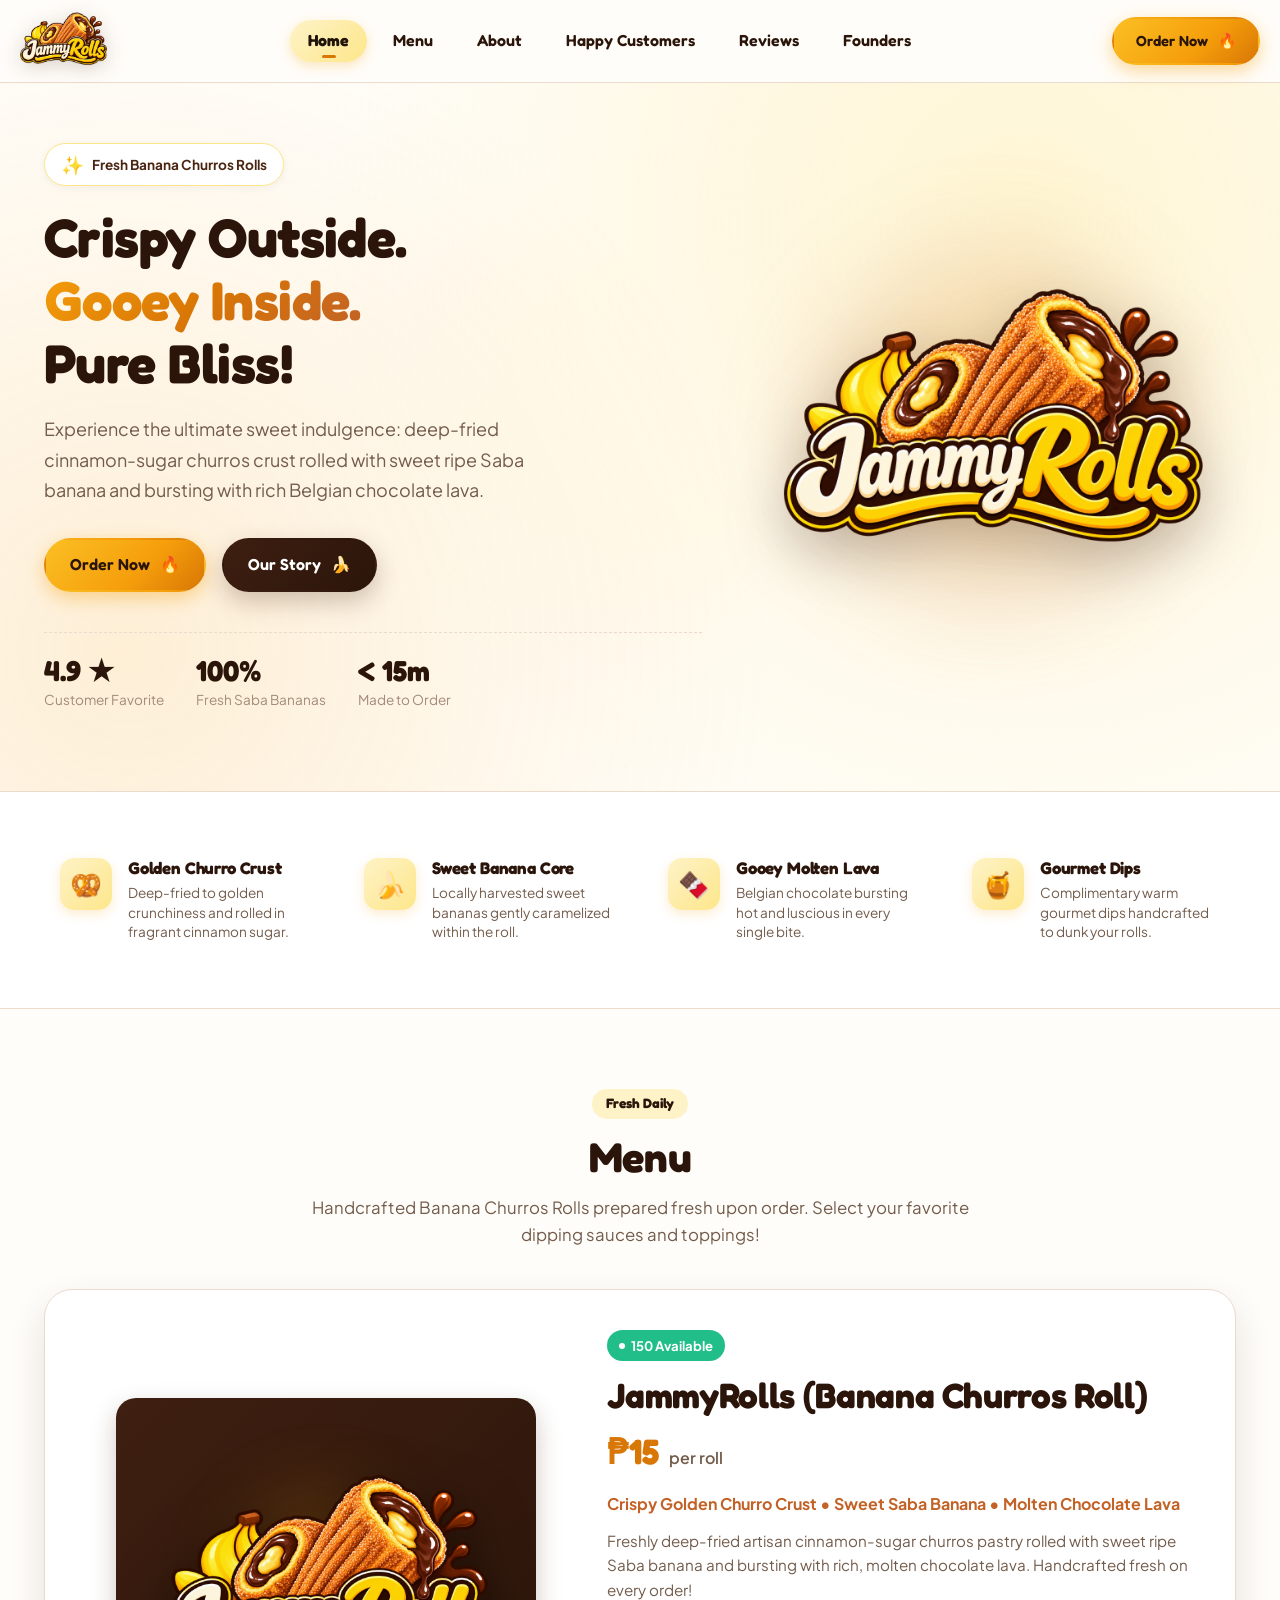
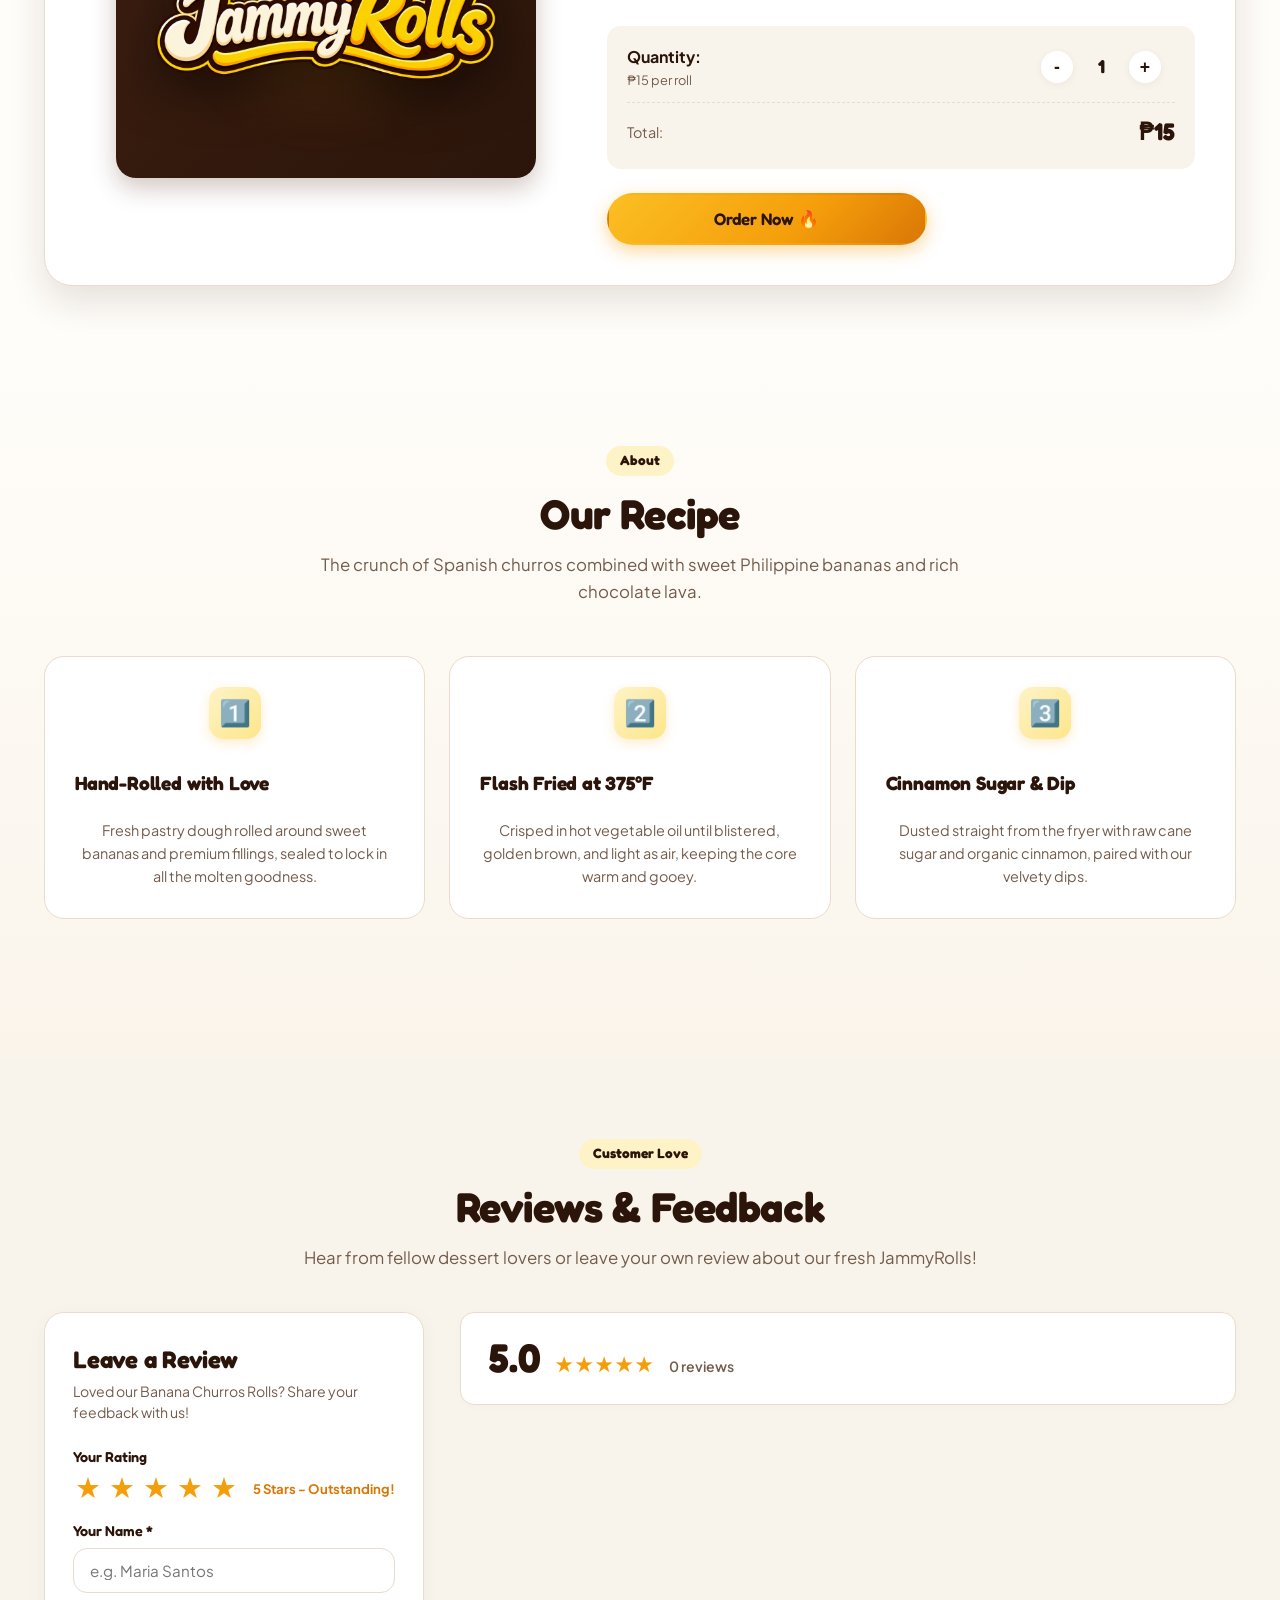
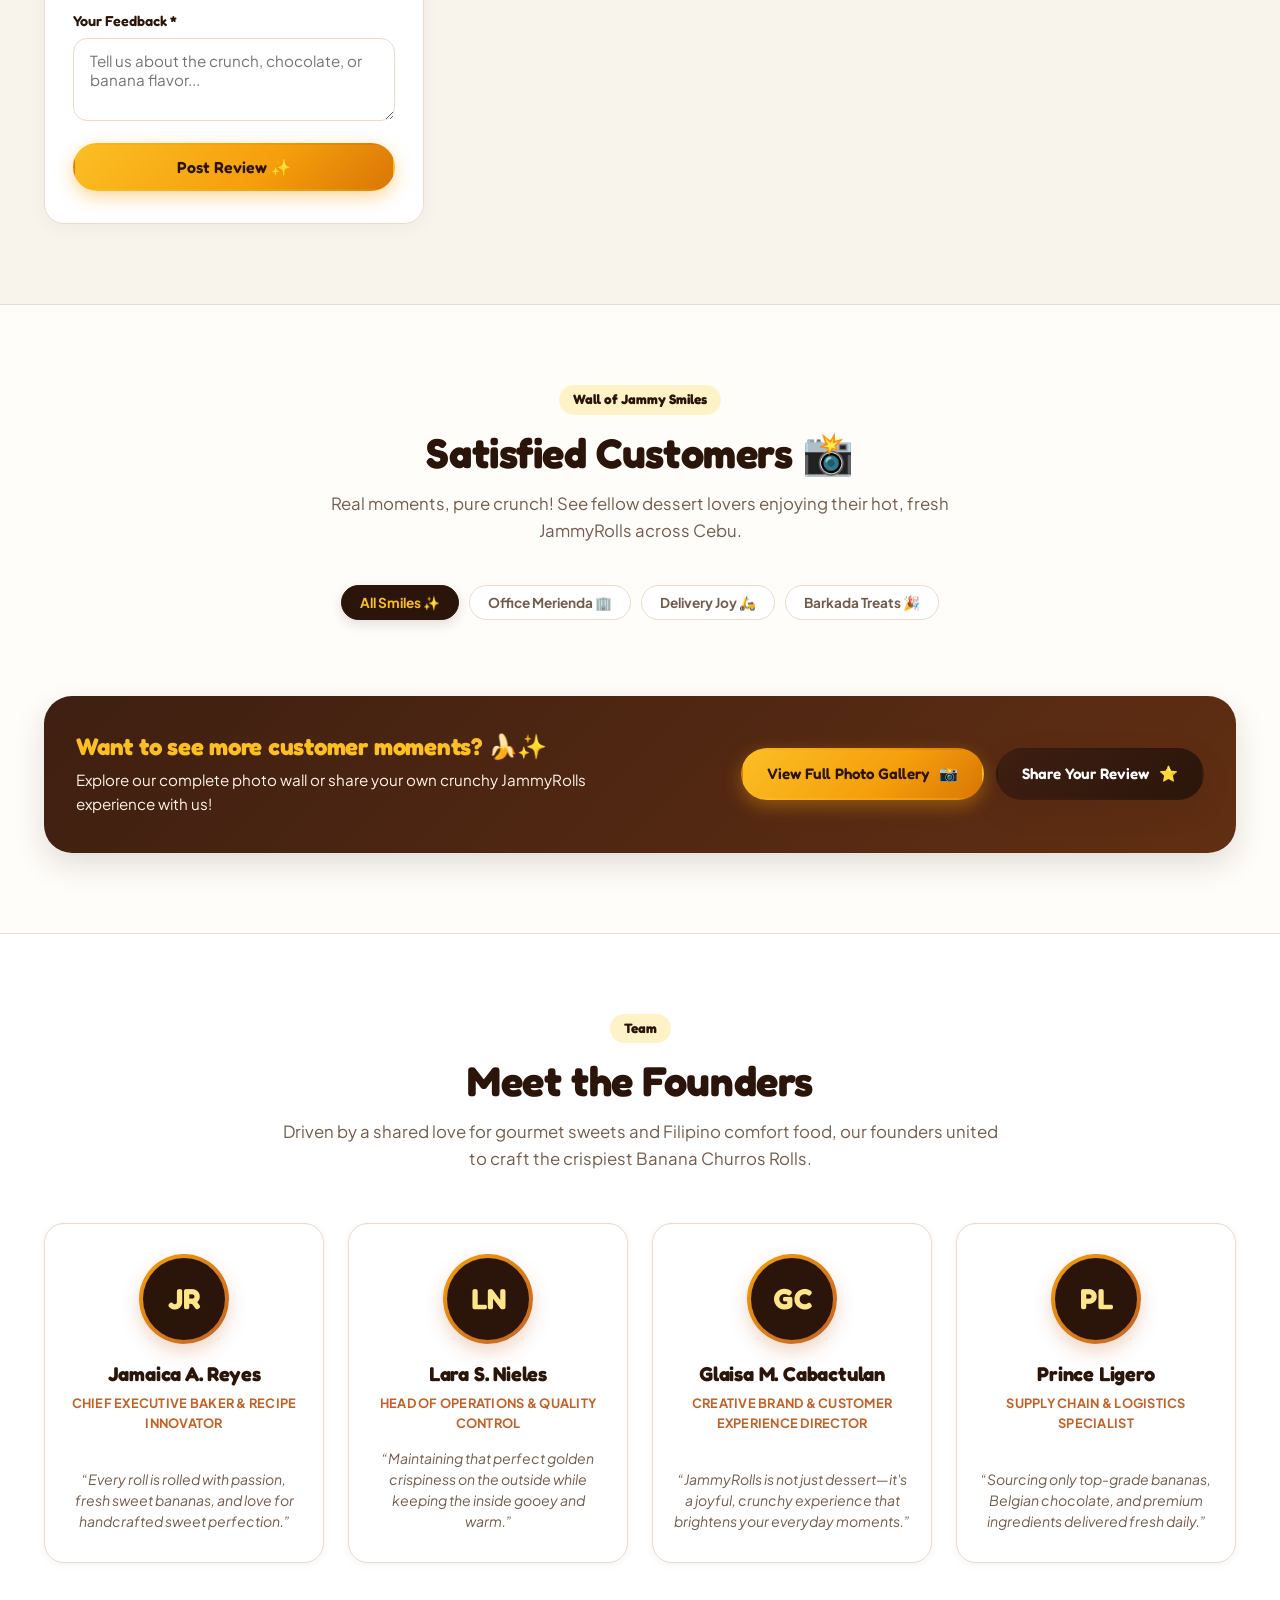
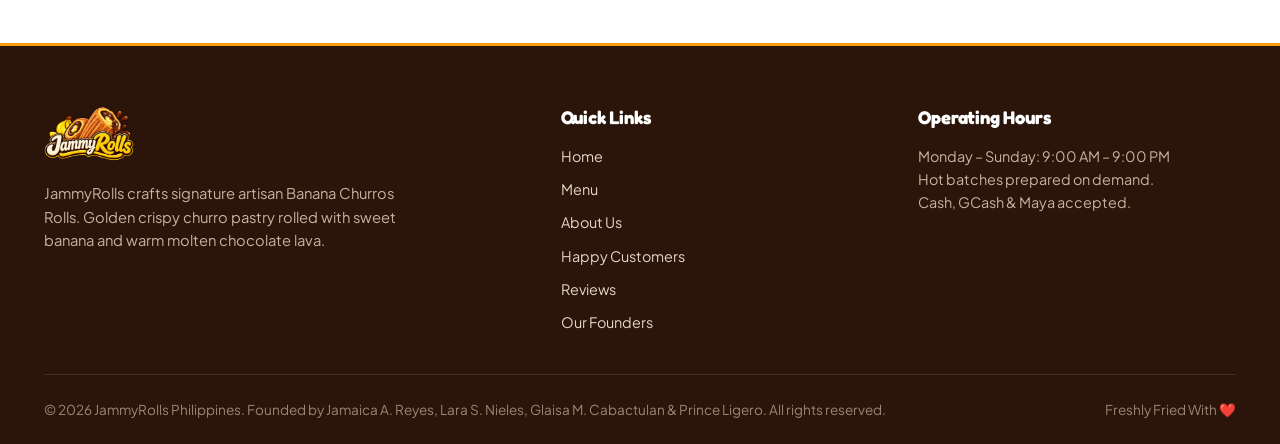
==== index.html @ 6ce450e4 "Add Satisfied Customers gallery page and section with admin management, use real customer photos, an" ====
<!DOCTYPE html>
<html lang="en">
<head>
  <meta charset="UTF-8">
  <meta name="viewport" content="width=device-width, initial-scale=1.0">
  <title>JammyRolls — Signature Banana Churros Rolls | Crispy, Gooey & Handcrafted</title>
  
  <!-- Favicon -->
  <link rel="icon" type="image/png" href="assets/images/jammyrolls-logo.png">
  
  <!-- Meta Tags -->
  <meta name="description" content="Order freshly fried JammyRolls — signature crispy golden churro crust rolled with ripe sweet bananas and overflowing molten chocolate lava. Handcrafted with love!">
  <meta name="theme-color" content="#2B150A">

  <!-- Stylesheets -->
  <link rel="stylesheet" href="assets/css/style.css">
</head>
<body>

  <!-- Header / Navigation -->
  <header class="header">
    <div class="container navbar">
      <a href="#hero" class="brand-logo-wrap">
        <img src="assets/images/jammyrolls-logo.png" alt="JammyRolls Logo" class="brand-logo-img">
      </a>

      <!-- Mobile Hamburger Toggle -->
      <button class="mobile-nav-toggle" id="mobile-nav-toggle" aria-label="Open Menu">
        <span></span>
        <span></span>
        <span></span>
      </button>

      <ul class="nav-links" id="nav-links-list">
        <li><a href="#hero" class="nav-link active">Home</a></li>
        <li><a href="#menu" class="nav-link">Menu</a></li>
        <li><a href="#about" class="nav-link">About</a></li>
        <li><a href="#customers" class="nav-link">Happy Customers</a></li>
        <li><a href="#reviews" class="nav-link">Reviews</a></li>
        <li><a href="#founders" class="nav-link">Founders</a></li>
      </ul>

      <div class="nav-actions">
        <!-- Direct Order Link -->
        <a href="#menu" class="btn btn-primary" style="padding: 10px 22px; font-size: 0.92rem;">
          <span>Order Now</span>
          <span>🔥</span>
        </a>
      </div>
    </div>
  </header>

  <!-- Hero Section -->
  <section class="hero-section" id="hero">
    <div class="container hero-grid">
      <div class="hero-content">
        <div class="hero-tag">
          <span class="emoji">✨</span>
          <span class="text">Fresh Banana Churros Rolls</span>
        </div>
        <h1 class="hero-title">
          Crispy Outside.<br>
          <span class="text-gradient">Gooey Inside.</span><br>
          Pure Bliss!
        </h1>
        <p class="hero-desc">
          Experience the ultimate sweet indulgence: deep-fried cinnamon-sugar churros crust rolled with sweet ripe Saba banana and bursting with rich Belgian chocolate lava.
        </p>

        <div class="hero-actions">
          <a href="#menu" class="btn btn-primary">
            <span>Order Now</span>
            <span>🔥</span>
          </a>
          <a href="#about" class="btn btn-choco">
            <span>Our Story</span>
            <span>🍌</span>
          </a>
        </div>

        <div class="hero-stats">
          <div class="hero-stat-item">
            <span class="hero-stat-num">4.9 ★</span>
            <span class="hero-stat-label">Customer Favorite</span>
          </div>
          <div class="hero-stat-item">
            <span class="hero-stat-num">100%</span>
            <span class="hero-stat-label">Fresh Saba Bananas</span>
          </div>
          <div class="hero-stat-item">
            <span class="hero-stat-num">&lt; 15m</span>
            <span class="hero-stat-label">Made to Order</span>
          </div>
        </div>
      </div>

      <!-- Hero Visual Showcase -->
      <div class="hero-visual-card">
        <div class="hero-blob-bg"></div>
        
        <div class="hero-centerpiece">
          <img src="assets/images/jammyrolls-logo.png" alt="JammyRolls Banana Churro Showcase" class="hero-main-logo">
        </div>

        </div>
    </div>
  </section>

  <!-- Features & Highlights Banner -->
  <section class="features-section">
    <div class="container features-grid">
      <div class="feature-box">
        <div class="feature-icon-wrapper">🥨</div>
        <div>
          <h4 class="feature-title">Golden Churro Crust</h4>
          <p class="feature-sub">Deep-fried to golden crunchiness and rolled in fragrant cinnamon sugar.</p>
        </div>
      </div>

      <div class="feature-box">
        <div class="feature-icon-wrapper">🍌</div>
        <div>
          <h4 class="feature-title">Sweet Banana Core</h4>
          <p class="feature-sub">Locally harvested sweet bananas gently caramelized within the roll.</p>
        </div>
      </div>

      <div class="feature-box">
        <div class="feature-icon-wrapper">🍫</div>
        <div>
          <h4 class="feature-title">Gooey Molten Lava</h4>
          <p class="feature-sub">Belgian chocolate bursting hot and luscious in every single bite.</p>
        </div>
      </div>

      <div class="feature-box">
        <div class="feature-icon-wrapper">🍯</div>
        <div>
          <h4 class="feature-title">Gourmet Dips</h4>
          <p class="feature-sub">Complimentary warm gourmet dips handcrafted to dunk your rolls.</p>
        </div>
      </div>
    </div>
  </section>

  <!-- Single Product Showcase Section -->
  <section class="menu-section" id="menu">
    <div class="container">
      <div class="section-header">
        <span class="section-tag">Fresh Daily</span>
        <h2 class="section-title">Menu</h2>
        <p class="section-subtitle">
          Handcrafted Banana Churros Rolls prepared fresh upon order. Select your favorite dipping sauces and toppings!
        </p>
      </div>

      
      <!-- Single Product Card Component -->
      <div id="product-showcase-container">
        <div class="product-hero-card">
          <div class="product-hero-left">
            <div class="product-hero-visual">
              <div class="product-hero-glow"></div>
              <img src="assets/images/jammyrolls-logo.png" alt="JammyRolls Banana Churros Roll" class="product-hero-img">
              
            </div>
          </div>

          <div class="product-hero-right">
            <div class="product-stock-pill in-stock" id="product-stock-badge" style="position: static; display: inline-flex; align-items: center; gap: 6px; width: fit-content; margin-bottom: 12px; font-size: 0.82rem; padding: 5px 12px;">
              <span class="product-stock-dot"></span>
              <span id="static-stock-text">150 Available</span>
            </div>
            <h2 style="font-size: 2.2rem; color: var(--color-choco-dark); margin-bottom: 6px;">
              JammyRolls (Banana Churros Roll)
            </h2>
            <div style="display: flex; align-items: baseline; gap: 10px; margin-bottom: 12px;">
              <span style="font-family: var(--font-brand); font-size: 2.2rem; font-weight: 700; color: #D97706;">
                ₱15
              </span>
              <span style="font-size: 1rem; color: var(--color-text-muted); font-weight: 600;">per roll</span>
            </div>

            <p style="font-size: 1rem; color: var(--color-cinnamon); font-weight: 700; margin-bottom: 12px;">
              Crispy Golden Churro Crust • Sweet Saba Banana • Molten Chocolate Lava
            </p>
            <p style="font-size: 0.95rem; color: var(--color-text-muted); line-height: 1.6; margin-bottom: 24px;">
              Freshly deep-fried artisan cinnamon-sugar churros pastry rolled with sweet ripe Saba banana and bursting with rich, molten chocolate lava. Handcrafted fresh on every order!
            </p>

            <!-- Quick Quantity & Dip Selection Preview -->
            <div style="background: var(--color-surface-soft); border-radius: var(--radius-md); padding: 18px 20px; margin-bottom: 24px;">
              <div style="display: flex; justify-content: space-between; align-items: center; margin-bottom: 12px;">
                <div>
                  <span style="font-weight: 700; color: var(--color-choco-dark);">Quantity:</span>
                  <div style="font-size: 0.8rem; color: var(--color-text-muted);">₱15 per roll</div>
                </div>
                <div class="quantity-control-wrap">
                  <button class="qty-btn" id="hero-qty-minus">-</button>
                  <span class="qty-val" id="hero-qty-val">1</span>
                  <button class="qty-btn" id="hero-qty-plus">+</button>
                </div>
              </div>
              <div style="display: flex; justify-content: space-between; align-items: center; border-top: 1px dashed var(--color-border); padding-top: 10px;">
                <span style="font-size: 0.9rem; color: var(--color-text-muted);">Total:</span>
                <span style="font-family: var(--font-brand); font-size: 1.5rem; font-weight: 700; color: var(--color-choco-dark);" id="hero-calc-price">
                  ₱15
                </span>
              </div>
            </div>

            <!-- Call to Action Buttons -->
            <div style="display: flex; align-items: center; gap: 14px; flex-wrap: wrap;">
              <button class="btn btn-primary" id="btn-open-order" style="padding: 14px 36px; font-size: 1.05rem; width: 100%; max-width: 320px; justify-content: center;">
                Order Now 🔥
              </button>
            </div>
          </div>
        </div>
      </div>
    </div>
  </section>

  <!-- The Secret Recipe / About Section -->
  <section class="story-section" id="about">
    <div class="container">
      <div class="story-header">
        <span class="section-tag">About</span>
        <h2 class="section-title">Our Recipe</h2>
        <p class="section-subtitle">
          The crunch of Spanish churros combined with sweet Philippine bananas and rich chocolate lava.
        </p>
      </div>

      <div class="features-grid" style="grid-template-columns: repeat(3, 1fr); margin-bottom: 60px;">
        <div class="feature-box" style="flex-direction: column; text-align: center; background: #FFF; padding: 30px; border-radius: var(--radius-lg); border: 1px solid var(--color-border);">
          <div class="feature-icon-wrapper" style="margin: 0 auto 16px;">1️⃣</div>
          <h3 style="font-size: 1.2rem; margin-bottom: 8px;">Hand-Rolled with Love</h3>
          <p style="font-size: 0.9rem;">Fresh pastry dough rolled around sweet bananas and premium fillings, sealed to lock in all the molten goodness.</p>
        </div>

        <div class="feature-box" style="flex-direction: column; text-align: center; background: #FFF; padding: 30px; border-radius: var(--radius-lg); border: 1px solid var(--color-border);">
          <div class="feature-icon-wrapper" style="margin: 0 auto 16px;">2️⃣</div>
          <h3 style="font-size: 1.2rem; margin-bottom: 8px;">Flash Fried at 375°F</h3>
          <p style="font-size: 0.9rem;">Crisped in hot vegetable oil until blistered, golden brown, and light as air, keeping the core warm and gooey.</p>
        </div>

        <div class="feature-box" style="flex-direction: column; text-align: center; background: #FFF; padding: 30px; border-radius: var(--radius-lg); border: 1px solid var(--color-border);">
          <div class="feature-icon-wrapper" style="margin: 0 auto 16px;">3️⃣</div>
          <h3 style="font-size: 1.2rem; margin-bottom: 8px;">Cinnamon Sugar & Dip</h3>
          <p style="font-size: 0.9rem;">Dusted straight from the fryer with raw cane sugar and organic cinnamon, paired with our velvety dips.</p>
        </div>
      </div>
    </div>
  </section>

  <!-- Reviews & Customer Feedback Section -->
  <section class="reviews-section" id="reviews">
    <div class="container">
      <div class="section-header">
        <span class="section-tag">Customer Love</span>
        <h2 class="section-title">Reviews & Feedback</h2>
        <p class="section-subtitle">
          Hear from fellow dessert lovers or leave your own review about our fresh JammyRolls!
        </p>
      </div>

      <div class="reviews-layout">
        <!-- Submit Review Form Card -->
        <div class="review-form-card">
          <h3 class="review-form-title">Leave a Review</h3>
          <p class="review-form-sub">Loved our Banana Churros Rolls? Share your feedback with us!</p>
          
          <form id="customer-review-form">
            <div class="form-group">
              <label class="form-label">Your Rating</label>
              <div class="star-rating-select" id="star-rating-picker">
                <button type="button" class="star-btn active" data-rating="1">★</button>
                <button type="button" class="star-btn active" data-rating="2">★</button>
                <button type="button" class="star-btn active" data-rating="3">★</button>
                <button type="button" class="star-btn active" data-rating="4">★</button>
                <button type="button" class="star-btn active" data-rating="5">★</button>
                <span class="star-rating-label" id="star-rating-label">5 Stars - Outstanding!</span>
              </div>
              <input type="hidden" id="review-rating-val" value="5">
            </div>

            <div class="form-group">
              <label class="form-label" for="review-customer-name">Your Name *</label>
              <input type="text" id="review-customer-name" class="form-control" placeholder="e.g. Maria Santos" required>
            </div>

            <div class="form-group">
              <label class="form-label" for="review-customer-comment">Your Feedback *</label>
              <textarea id="review-customer-comment" class="form-control" rows="3" placeholder="Tell us about the crunch, chocolate, or banana flavor..." required></textarea>
            </div>

            <button type="submit" class="btn btn-primary" id="btn-submit-review" style="width: 100%;">
              Post Review ✨
            </button>
          </form>
        </div>

        <!-- Live Reviews Feed -->
        <div class="reviews-display-area">
          <div class="reviews-stats-bar">
            <div class="reviews-avg-block">
              <span class="reviews-avg-num" id="reviews-avg-score">5.0</span>
              <div class="reviews-avg-stars" id="reviews-avg-stars">★★★★★</div>
              <span class="reviews-count-text" id="reviews-count-display">0 reviews</span>
            </div>
          </div>

          <div class="reviews-feed-list" id="customer-reviews-list">
            <!-- Rendered dynamically -->
          </div>
        </div>
      </div>
    </div>
  </section>


  <!-- Satisfied Customers Photo Showcase Section -->
  <section class="customers-gallery-section" id="customers">
    <div class="container">
      <div class="section-header">
        <span class="section-tag">Wall of Jammy Smiles</span>
        <h2 class="section-title">Satisfied Customers 📸</h2>
        <p class="section-subtitle">
          Real moments, pure crunch! See fellow dessert lovers enjoying their hot, fresh JammyRolls across Cebu.
        </p>
      </div>

      <!-- Filter Buttons -->
      <div class="gallery-filter-wrap" id="home-gallery-filters">
        <button class="gallery-filter-btn active" data-filter="all">All Smiles ✨</button>
        <button class="gallery-filter-btn" data-filter="office">Office Merienda 🏢</button>
        <button class="gallery-filter-btn" data-filter="delivery">Delivery Joy 🛵</button>
        <button class="gallery-filter-btn" data-filter="barkada">Barkada Treats 🎉</button>
      </div>

      <!-- Photos Grid Container (Populated via JS) -->
      <div class="customer-photos-grid" id="homepage-customers-grid">
        <!-- Rendered dynamically from live customer photos -->
      </div>

      <!-- Banner linking to full page & inviting customers -->
      <div class="gallery-cta-banner">
        <div class="gallery-cta-text">
          <h3>Want to see more customer moments? 🍌✨</h3>
          <p>Explore our complete photo wall or share your own crunchy JammyRolls experience with us!</p>
        </div>
        <div style="display: flex; gap: 12px; flex-wrap: wrap;">
          <a href="customers.html" class="btn btn-primary" style="padding: 12px 24px; font-size: 0.95rem;">
            <span>View Full Photo Gallery</span>
            <span>📸</span>
          </a>
          <a href="#reviews" class="btn btn-choco" style="padding: 12px 24px; font-size: 0.95rem;">
            <span>Share Your Review</span>
            <span>⭐</span>
          </a>
        </div>
      </div>
    </div>
  </section>

  <!-- Founders & Creators Section -->
  <section class="story-section" id="founders" style="background: #FFF; border-top: 1px solid var(--color-border);">
    <div class="container">
      <div class="story-header">
        <span class="section-tag">Team</span>
        <h2 class="section-title">Meet the Founders</h2>
        <p class="section-subtitle">
          Driven by a shared love for gourmet sweets and Filipino comfort food, our founders united to craft the crispiest Banana Churros Rolls.
        </p>
      </div>

      
      <!-- Rendered dynamically with founders details -->
      <div class="founders-grid" id="founders-grid">
        <div class="founder-card">
          <div class="founder-avatar-wrap">
            <div class="founder-avatar-inner">JR</div>
          </div>
          <h4 class="founder-name">Jamaica A. Reyes</h4>
          <div class="founder-role">Chief Executive Baker & Recipe Innovator</div>
          <p class="founder-quote">“Every roll is rolled with passion, fresh sweet bananas, and love for handcrafted sweet perfection.”</p>
        </div>
        <div class="founder-card">
          <div class="founder-avatar-wrap">
            <div class="founder-avatar-inner">LN</div>
          </div>
          <h4 class="founder-name">Lara S. Nieles</h4>
          <div class="founder-role">Head of Operations & Quality Control</div>
          <p class="founder-quote">“Maintaining that perfect golden crispiness on the outside while keeping the inside gooey and warm.”</p>
        </div>
        <div class="founder-card">
          <div class="founder-avatar-wrap">
            <div class="founder-avatar-inner">GC</div>
          </div>
          <h4 class="founder-name">Glaisa M. Cabactulan</h4>
          <div class="founder-role">Creative Brand & Customer Experience Director</div>
          <p class="founder-quote">“JammyRolls is not just dessert—it's a joyful, crunchy experience that brightens your everyday moments.”</p>
        </div>
        <div class="founder-card">
          <div class="founder-avatar-wrap">
            <div class="founder-avatar-inner">PL</div>
          </div>
          <h4 class="founder-name">Prince Ligero</h4>
          <div class="founder-role">Supply Chain & Logistics Specialist</div>
          <p class="founder-quote">“Sourcing only top-grade bananas, Belgian chocolate, and premium ingredients delivered fresh daily.”</p>
        </div>
      </div>
    </div>
  </section>

  <!-- Footer -->
  <footer class="footer">
    <div class="container">
      <div class="footer-top">
        <div>
          <img src="assets/images/jammyrolls-logo.png" alt="JammyRolls Logo" class="footer-logo">
          <p class="footer-about-text">
            JammyRolls crafts signature artisan Banana Churros Rolls. Golden crispy churro pastry rolled with sweet banana and warm molten chocolate lava.
          </p>
        </div>

        <div>
          <h4 class="footer-title">Quick Links</h4>
          <ul class="footer-links-list">
            <li><a href="#hero" class="footer-link">Home</a></li>
            <li><a href="#menu" class="footer-link">Menu</a></li>
            <li><a href="#about" class="footer-link">About Us</a></li>
            <li><a href="#customers" class="footer-link">Happy Customers</a></li>
            <li><a href="#reviews" class="footer-link">Reviews</a></li>
            <li><a href="#founders" class="footer-link">Our Founders</a></li>
          </ul>
        </div>

        <div>
          <h4 class="footer-title">Operating Hours</h4>
          <p style="color: #C7B29F; font-size: 0.9rem; line-height: 1.6;">
            Monday – Sunday: 9:00 AM – 9:00 PM<br>
            Hot batches prepared on demand.<br>
            Cash, GCash & Maya accepted.
          </p>
        </div>
      </div>

      <div class="footer-bottom">
        <div>
          © 2026 JammyRolls Philippines. Founded by Jamaica A. Reyes, Lara S. Nieles, Glaisa M. Cabactulan & Prince Ligero. All rights reserved.
        </div>
        <div style="display: flex; gap: 16px;">
          <span>Freshly Fried With ❤️</span>
        </div>
      </div>
    </div>
  </footer>

  



  

  <!-- Toast Container -->
  <div class="toast-container" id="toast-container"></div>

  <!-- Scripts -->
  <script type="module" src="assets/js/main.js"></script>

  <!-- Customer Photo Lightbox Modal -->
  <div class="photo-lightbox" id="customer-lightbox" role="dialog" aria-modal="true" aria-label="Customer Photo Viewer">
    <div class="photo-lightbox-card">
      <button class="photo-lightbox-close" id="lightbox-close-btn" aria-label="Close Photo">✕</button>
      <div class="photo-lightbox-img-wrap">
        <img src="" alt="Satisfied Customer" class="photo-lightbox-img" id="lightbox-img">
      </div>
      <div class="photo-lightbox-body">
        <div style="display: flex; justify-content: space-between; align-items: baseline; margin-bottom: 6px;">
          <h3 id="lightbox-name" style="font-family: var(--font-brand); color: var(--color-choco-dark); font-size: 1.3rem;"></h3>
          <div id="lightbox-stars" style="color: #F59E0B; font-size: 1.1rem; letter-spacing: 2px;">★★★★★</div>
        </div>
        <div id="lightbox-location" style="font-size: 0.85rem; color: var(--color-text-muted); margin-bottom: 12px;"></div>
        <p id="lightbox-comment" style="font-size: 0.95rem; color: #4B3A2F; line-height: 1.6; font-style: italic;"></p>
        <div style="margin-top: 16px; padding-top: 12px; border-top: 1px dashed var(--color-border); display: flex; justify-content: space-between; align-items: center;">
          <span id="lightbox-tag" style="background: #FEF3C7; color: #92400E; padding: 4px 10px; border-radius: 6px; font-size: 0.8rem; font-weight: 700;"></span>
          <a href="#menu" class="btn btn-primary" style="padding: 8px 18px; font-size: 0.85rem;" id="lightbox-order-btn">
            Order JammyRolls 🔥
          </a>
        </div>
      </div>
    </div>
  </div>

</body>
</html>
---- assets/css/style.css ----
/* ==========================================================================
   JammyRolls — Signature Banana Churros Rolls Theme & UI System
   ========================================================================== */

@import url('https://fonts.googleapis.com/css2?family=Fredoka:wght@400;500;600;700&family=Plus+Jakarta+Sans:wght@300;400;500;600;700;800&display=swap');

:root {
  /* Brand Color Palette */
  --color-primary: #F59E0B;
  --color-primary-dark: #D97706;
  --color-primary-light: #FDE68A;
  --color-primary-subtle: #FEF3C7;
  --color-primary-glow: rgba(245, 158, 11, 0.25);
  
  --color-choco-dark: #2B150A;
  --color-choco-medium: #4A2511;
  --color-choco-light: #783C1C;
  --color-cinnamon: #C26226;
  --color-cinnamon-light: #E77937;
  
  --color-banana-cream: #FFFDF5;
  --color-banana-yellow: #FCD34D;
  --color-bg-body: #FFFDF9;
  --color-surface: #FFFFFF;
  --color-surface-soft: #F9F4EB;
  --color-border: #EADBCC;
  
  --color-text-dark: #26170E;
  --color-text-muted: #735C4C;
  --color-text-light: #A38A7A;
  
  --color-success: #10B981;
  --color-success-bg: #ECFDF5;
  --color-danger: #EF4444;
  --color-danger-bg: #FEF2F2;
  --color-info: #3B82F6;
  
  /* Typography */
  --font-brand: 'Fredoka', cursive, sans-serif;
  --font-sans: 'Plus Jakarta Sans', -apple-system, BlinkMacSystemFont, 'Segoe UI', Roboto, sans-serif;
  
  /* Shadows & Elevation */
  --shadow-sm: 0 2px 8px rgba(43, 21, 10, 0.05);
  --shadow-md: 0 8px 24px rgba(43, 21, 10, 0.08);
  --shadow-lg: 0 16px 36px rgba(43, 21, 10, 0.12);
  --shadow-xl: 0 24px 50px rgba(43, 21, 10, 0.16);
  --shadow-choco: 0 10px 25px rgba(74, 37, 17, 0.25);
  --shadow-glow: 0 0 30px rgba(245, 158, 11, 0.35);

  /* Radius */
  --radius-sm: 8px;
  --radius-md: 14px;
  --radius-lg: 20px;
  --radius-xl: 28px;
  --radius-full: 9999px;

  /* Transitions */
  --transition-fast: 0.18s cubic-bezier(0.16, 1, 0.3, 1);
  --transition-smooth: 0.3s cubic-bezier(0.16, 1, 0.3, 1);
  --transition-bounce: 0.45s cubic-bezier(0.34, 1.56, 0.64, 1);
}

/* Base Styles */
* {
  box-sizing: border-box;
  margin: 0;
  padding: 0;
}

html {
  scroll-behavior: smooth;
  font-size: 16px;
}

body {
  font-family: var(--font-sans);
  background-color: var(--color-bg-body);
  color: var(--color-text-dark);
  line-height: 1.6;
  overflow-x: hidden;
  -webkit-font-smoothing: antialiased;
}

/* Typography Helpers */
h1, h2, h3, h4, h5, h6 {
  font-family: var(--font-brand);
  color: var(--color-choco-dark);
  letter-spacing: -0.01em;
  line-height: 1.25;
}

p {
  color: var(--color-text-muted);
}

a {
  text-decoration: none;
  color: inherit;
  transition: var(--transition-fast);
}

img {
  max-width: 100%;
  display: block;
}

/* Layout Utilities */
.container {
  max-width: 1240px;
  margin: 0 auto;
  padding: 0 24px;
}

.text-gradient {
  background: linear-gradient(135deg, #F59E0B 0%, #D97706 50%, #C26226 100%);
  -webkit-background-clip: text;
  -webkit-text-fill-color: transparent;
}

.badge {
  display: inline-flex;
  align-items: center;
  gap: 6px;
  padding: 5px 12px;
  border-radius: var(--radius-full);
  font-size: 0.8rem;
  font-weight: 700;
  font-family: var(--font-brand);
}

.badge-yellow {
  background-color: var(--color-primary-subtle);
  color: var(--color-choco-dark);
  border: 1px solid var(--color-primary-light);
}

.badge-choco {
  background-color: var(--color-choco-dark);
  color: #FFF;
}

.badge-success {
  background-color: var(--color-success-bg);
  color: var(--color-success);
  border: 1px solid rgba(16, 185, 129, 0.3);
}

.badge-danger {
  background-color: var(--color-danger-bg);
  color: var(--color-danger);
  border: 1px solid rgba(239, 68, 68, 0.3);
}

/* Button Component System */
.btn {
  display: inline-flex;
  align-items: center;
  justify-content: center;
  gap: 10px;
  padding: 12px 24px;
  font-family: var(--font-brand);
  font-weight: 600;
  font-size: 1rem;
  border-radius: var(--radius-full);
  border: 2px solid transparent;
  cursor: pointer;
  transition: var(--transition-bounce);
  user-select: none;
  text-align: center;
}

.btn-primary {
  background: linear-gradient(135deg, #FBBF24 0%, #F59E0B 60%, #D97706 100%);
  color: var(--color-choco-dark);
  box-shadow: 0 6px 18px rgba(245, 158, 11, 0.4);
}

.btn-primary:hover {
  transform: translateY(-3px) scale(1.02);
  box-shadow: 0 10px 24px rgba(245, 158, 11, 0.55);
}

.btn-primary:active {
  transform: translateY(0) scale(0.98);
}

.btn-choco {
  background: linear-gradient(135deg, #3E1F11 0%, #2B150A 100%);
  color: #FFF;
  box-shadow: var(--shadow-choco);
}

.btn-choco:hover {
  background: linear-gradient(135deg, #4A2511 0%, #361A0C 100%);
  transform: translateY(-3px) scale(1.02);
  box-shadow: 0 12px 28px rgba(43, 21, 10, 0.35);
}

.btn-outline {
  background-color: transparent;
  border-color: var(--color-choco-dark);
  color: var(--color-choco-dark);
}

.btn-outline:hover {
  background-color: var(--color-choco-dark);
  color: #FFF;
  transform: translateY(-2px);
}

.btn-sm {
  padding: 8px 16px;
  font-size: 0.875rem;
}

.btn-icon {
  width: 42px;
  height: 42px;
  padding: 0;
  border-radius: 50%;
}

/* ==========================================================================
   Announcement Bar
   ========================================================================== */
.announcement-bar {
  background: linear-gradient(90deg, #2B150A 0%, #4A2511 50%, #2B150A 100%);
  color: #FDE68A;
  font-size: 0.85rem;
  font-weight: 600;
  padding: 8px 16px;
  text-align: center;
  position: relative;
  z-index: 101;
  display: flex;
  align-items: center;
  justify-content: center;
  gap: 12px;
  border-bottom: 1px solid rgba(253, 230, 138, 0.15);
}

.announcement-bar span.tag {
  background-color: var(--color-primary);
  color: var(--color-choco-dark);
  padding: 2px 8px;
  border-radius: 4px;
  font-size: 0.72rem;
  font-weight: 800;
  text-transform: uppercase;
}

/* ==========================================================================
   Header & Navigation
   ========================================================================== */
.header {
  position: sticky;
  top: 0;
  background-color: rgba(255, 253, 249, 0.94);
  backdrop-filter: blur(14px);
  -webkit-backdrop-filter: blur(14px);
  border-bottom: 1px solid var(--color-border);
  z-index: 100;
  transition: var(--transition-smooth);
  /* Needed so the mobile nav dropdown (.nav-links.mobile-open) can be
     absolutely positioned relative to the header */
  position: sticky;
}

.header .navbar {
  position: relative;
}

.header.scrolled {
  box-shadow: var(--shadow-md);
}

.navbar {
  display: flex;
  align-items: center;
  justify-content: space-between;
  padding: 12px 0;
}

.brand-logo-wrap {
  display: flex;
  align-items: center;
  gap: 12px;
}

.brand-logo-img {
  height: 58px;
  width: auto;
  object-fit: contain;
  filter: drop-shadow(0 4px 10px rgba(74, 37, 17, 0.2));
  transition: var(--transition-bounce);
}

.brand-logo-img:hover {
  transform: scale(1.05) rotate(-2deg);
}

.nav-links {
  display: flex;
  align-items: center;
  gap: 8px;
  list-style: none;
}

.nav-link {
  font-family: var(--font-brand);
  font-weight: 600;
  font-size: 1rem;
  color: var(--color-choco-dark);
  position: relative;
  padding: 8px 18px;
  border-radius: var(--radius-full);
  transition: all 0.22s cubic-bezier(0.16, 1, 0.3, 1);
  display: inline-flex;
  align-items: center;
  text-decoration: none;
}

.nav-link:hover {
  color: #B45309;
  background-color: rgba(245, 158, 11, 0.12);
  transform: translateY(-1px);
}

.nav-link.active {
  color: #1F130B;
  background: linear-gradient(135deg, #FEF3C7 0%, #FDE68A 100%);
  box-shadow: 0 4px 12px rgba(245, 158, 11, 0.25);
  font-weight: 700;
}

.nav-link.active::after {
  content: '';
  position: absolute;
  bottom: 4px;
  left: 50%;
  transform: translateX(-50%);
  width: 14px;
  height: 3px;
  border-radius: 9999px;
  background-color: #D97706;
}

.nav-actions {
  display: flex;
  align-items: center;
  gap: 14px;
}

.cart-btn-trigger {
  position: relative;
  background-color: var(--color-surface);
  border: 2px solid var(--color-primary);
  color: var(--color-choco-dark);
  border-radius: var(--radius-full);
  padding: 8px 18px;
  display: flex;
  align-items: center;
  gap: 10px;
  cursor: pointer;
  font-family: var(--font-brand);
  font-weight: 700;
  font-size: 0.95rem;
  transition: var(--transition-bounce);
}

.cart-btn-trigger:hover {
  background-color: var(--color-primary-subtle);
  transform: translateY(-2px);
  box-shadow: 0 4px 14px rgba(245, 158, 11, 0.25);
}

.cart-count-badge {
  background: linear-gradient(135deg, #EF4444 0%, #DC2626 100%);
  color: #FFF;
  font-size: 0.75rem;
  font-weight: 800;
  min-width: 22px;
  height: 22px;
  border-radius: 50%;
  display: flex;
  align-items: center;
  justify-content: center;
  padding: 0 4px;
}

.track-order-nav-btn {
  background-color: transparent;
  border: 1px solid var(--color-border);
  color: var(--color-choco-dark);
  border-radius: var(--radius-full);
  padding: 8px 16px;
  font-family: var(--font-brand);
  font-weight: 600;
  font-size: 0.9rem;
  cursor: pointer;
  display: flex;
  align-items: center;
  gap: 6px;
  transition: var(--transition-fast);
}

.track-order-nav-btn:hover {
  border-color: var(--color-choco-dark);
  background-color: var(--color-surface-soft);
}

/* Mobile Menu Toggle — Hamburger Button */
.mobile-nav-toggle {
  display: none;
  flex-direction: column;
  justify-content: center;
  align-items: center;
  gap: 5px;
  background: transparent;
  border: none;
  cursor: pointer;
  padding: 8px;
  border-radius: 8px;
  transition: background 0.2s;
  min-width: 44px;
  min-height: 44px;
}

.mobile-nav-toggle:hover {
  background: var(--color-surface-soft);
}

.mobile-nav-toggle span {
  display: block;
  width: 22px;
  height: 2px;
  background: var(--color-choco-dark);
  border-radius: 2px;
  transition: all 0.3s ease;
}

.mobile-nav-toggle.open span:nth-child(1) {
  transform: translateY(7px) rotate(45deg);
}

.mobile-nav-toggle.open span:nth-child(2) {
  opacity: 0;
}

.mobile-nav-toggle.open span:nth-child(3) {
  transform: translateY(-7px) rotate(-45deg);
}

/* ==========================================================================
   Hero Section
   ========================================================================== */
.hero-section {
  position: relative;
  padding: 60px 0 80px;
  overflow: hidden;
  background: radial-gradient(circle at 80% 20%, rgba(253, 230, 138, 0.35) 0%, transparent 60%),
              radial-gradient(circle at 10% 80%, rgba(245, 158, 11, 0.15) 0%, transparent 50%),
              var(--color-bg-body);
}

.hero-grid {
  display: grid;
  grid-template-columns: 1.15fr 0.85fr;
  align-items: center;
  gap: 48px;
}

.hero-tag {
  display: inline-flex;
  align-items: center;
  gap: 8px;
  background: #FFF;
  border: 1px solid var(--color-primary-light);
  padding: 6px 16px;
  border-radius: var(--radius-full);
  box-shadow: var(--shadow-sm);
  margin-bottom: 20px;
}

.hero-tag span.emoji {
  font-size: 1.15rem;
}

.hero-tag span.text {
  font-size: 0.85rem;
  font-weight: 700;
  color: var(--color-choco-medium);
}

.hero-title {
  font-size: 3.4rem;
  line-height: 1.15;
  margin-bottom: 20px;
  color: var(--color-choco-dark);
}

.hero-desc {
  font-size: 1.125rem;
  line-height: 1.7;
  color: var(--color-text-muted);
  margin-bottom: 32px;
  max-width: 540px;
}

.hero-actions {
  display: flex;
  align-items: center;
  flex-wrap: wrap;
  gap: 16px;
  margin-bottom: 40px;
}

.hero-stats {
  display: flex;
  align-items: center;
  gap: 32px;
  padding-top: 24px;
  border-top: 1px dashed var(--color-border);
}

.hero-stat-item {
  display: flex;
  flex-direction: column;
}

.hero-stat-num {
  font-family: var(--font-brand);
  font-size: 1.8rem;
  font-weight: 700;
  color: var(--color-choco-dark);
  line-height: 1;
}

.hero-stat-label {
  font-size: 0.85rem;
  color: var(--color-text-light);
  margin-top: 4px;
}

/* Hero Showcase Graphic */
.hero-visual-card {
  position: relative;
  display: flex;
  justify-content: center;
  align-items: center;
}

.hero-blob-bg {
  position: absolute;
  width: 440px;
  height: 440px;
  background: radial-gradient(circle, rgba(245, 158, 11, 0.3) 0%, rgba(194, 98, 38, 0.15) 50%, transparent 70%);
  filter: blur(40px);
  z-index: 1;
  animation: pulseBlob 6s ease-in-out infinite alternate;
}

.hero-centerpiece {
  position: relative;
  z-index: 2;
  text-align: center;
  transition: transform 0.4s ease;
}

.hero-main-logo {
  max-width: 420px;
  width: 100%;
  filter: drop-shadow(0 20px 30px rgba(43, 21, 10, 0.28));
  animation: floatHero 4s ease-in-out infinite;
}

/* Floating Pills on Hero */
.floating-pill {
  position: absolute;
  z-index: 3;
  background: #FFF;
  border: 1px solid var(--color-border);
  box-shadow: var(--shadow-lg);
  padding: 10px 18px;
  border-radius: var(--radius-xl);
  display: flex;
  align-items: center;
  gap: 10px;
  font-family: var(--font-brand);
  font-weight: 700;
  font-size: 0.9rem;
  color: var(--color-choco-dark);
  white-space: nowrap;
}

.floating-pill.pill-2 {
  bottom: 8%;
  right: -20px;
  animation: floatBadge2 5s ease-in-out infinite;
}

.floating-pill.pill-3 {
  top: 65%;
  left: -30px;
  animation: floatBadge1 5.5s ease-in-out infinite reverse;
}

.pill-icon {
  width: 32px;
  height: 32px;
  border-radius: 50%;
  background-color: var(--color-primary-subtle);
  display: flex;
  align-items: center;
  justify-content: center;
  font-size: 1.1rem;
}

/* ==========================================================================
   Value Props & Features Banner
   ========================================================================== */
.features-section {
  padding: 50px 0;
  background-color: #FFF;
  border-top: 1px solid var(--color-border);
  border-bottom: 1px solid var(--color-border);
}

.features-grid {
  display: grid;
  grid-template-columns: repeat(4, 1fr);
  gap: 24px;
}

.feature-box {
  display: flex;
  align-items: flex-start;
  gap: 16px;
  padding: 16px;
  border-radius: var(--radius-md);
  transition: var(--transition-fast);
}

.feature-box:hover {
  background-color: var(--color-surface-soft);
  transform: translateY(-2px);
}

.feature-icon-wrapper {
  width: 52px;
  height: 52px;
  min-width: 52px;
  border-radius: var(--radius-md);
  background: linear-gradient(135deg, #FEF3C7 0%, #FDE68A 100%);
  display: flex;
  align-items: center;
  justify-content: center;
  font-size: 1.6rem;
  box-shadow: 0 4px 12px rgba(245, 158, 11, 0.2);
}

.feature-title {
  font-size: 1.05rem;
  font-weight: 700;
  color: var(--color-choco-dark);
  margin-bottom: 4px;
}

.feature-sub {
  font-size: 0.85rem;
  color: var(--color-text-muted);
  line-height: 1.45;
}

/* ==========================================================================
   Product Menu Section
   ========================================================================== */
.menu-section {
  padding: 80px 0;
  position: relative;
}

.section-header {
  text-align: center;
  max-width: 680px;
  margin: 0 auto 40px;
}

.section-tag {
  display: inline-block;
  background-color: var(--color-primary-subtle);
  color: var(--color-choco-dark);
  font-family: var(--font-brand);
  font-weight: 700;
  font-size: 0.85rem;
  padding: 4px 14px;
  border-radius: var(--radius-full);
  margin-bottom: 12px;
}

.section-title {
  font-size: 2.6rem;
  color: var(--color-choco-dark);
  margin-bottom: 12px;
}

.section-subtitle {
  font-size: 1.05rem;
  color: var(--color-text-muted);
}

/* Filter Tabs */
.menu-filters {
  display: flex;
  align-items: center;
  justify-content: center;
  flex-wrap: wrap;
  gap: 12px;
  margin-bottom: 40px;
}

.filter-btn {
  background-color: #FFF;
  border: 1px solid var(--color-border);
  color: var(--color-text-dark);
  font-family: var(--font-brand);
  font-weight: 600;
  font-size: 0.95rem;
  padding: 10px 22px;
  border-radius: var(--radius-full);
  cursor: pointer;
  transition: var(--transition-fast);
}

.filter-btn:hover {
  border-color: var(--color-primary);
  background-color: var(--color-surface-soft);
}

.filter-btn.active {
  background-color: var(--color-choco-dark);
  color: #FFF;
  border-color: var(--color-choco-dark);
  box-shadow: 0 4px 14px rgba(43, 21, 10, 0.2);
}

/* Product Cards Grid */
.products-grid {
  display: grid;
  grid-template-columns: repeat(auto-fill, minmax(280px, 1fr));
  gap: 28px;
}

.product-card {
  background-color: #FFF;
  border-radius: var(--radius-lg);
  border: 1px solid var(--color-border);
  overflow: hidden;
  box-shadow: var(--shadow-sm);
  display: flex;
  flex-direction: column;
  transition: var(--transition-bounce);
  position: relative;
}

.product-card:hover {
  transform: translateY(-6px);
  box-shadow: var(--shadow-xl);
  border-color: var(--color-primary-light);
}

/* Product Card Visual Header */
.product-card-visual {
  position: relative;
  height: 200px;
  background: linear-gradient(135deg, #4A2511 0%, #2B150A 100%);
  display: flex;
  align-items: center;
  justify-content: center;
  overflow: hidden;
  padding: 20px;
}

.product-card-pattern {
  position: absolute;
  top: 0;
  left: 0;
  right: 0;
  bottom: 0;
  opacity: 0.12;
  background-image: radial-gradient(#FFF 2px, transparent 2px);
  background-size: 16px 16px;
}

.product-card-icon {
  font-size: 5rem;
  filter: drop-shadow(0 8px 16px rgba(0,0,0,0.4));
  transition: var(--transition-bounce);
  user-select: none;
}

.product-card:hover .product-card-icon {
  transform: scale(1.15) rotate(4deg);
}

.product-badge-corner {
  position: absolute;
  top: 14px;
  left: 14px;
  z-index: 2;
  font-size: 0.75rem;
  font-family: var(--font-brand);
  font-weight: 700;
  padding: 4px 10px;
  border-radius: var(--radius-full);
  background: rgba(255, 255, 255, 0.95);
  color: var(--color-choco-dark);
  box-shadow: var(--shadow-sm);
}

/* Realtime Stock Indicator Pill */
.product-stock-pill {
  position: absolute;
  top: 14px;
  right: 14px;
  z-index: 2;
  font-size: 0.72rem;
  font-weight: 700;
  padding: 3px 10px;
  border-radius: var(--radius-full);
  display: flex;
  align-items: center;
  gap: 5px;
}

.product-stock-pill.in-stock {
  background-color: rgba(16, 185, 129, 0.92);
  color: #FFF;
}

.product-stock-pill.low-stock {
  background-color: rgba(245, 158, 11, 0.95);
  color: var(--color-choco-dark);
  animation: pulseAmber 2s infinite;
}

.product-stock-pill.sold-out {
  background-color: rgba(239, 68, 68, 0.92);
  color: #FFF;
}

.product-stock-dot {
  width: 6px;
  height: 6px;
  border-radius: 50%;
  background-color: currentColor;
}

/* Product Card Content */
.product-card-body {
  padding: 22px;
  display: flex;
  flex-direction: column;
  flex: 1;
}

.product-tagline {
  font-size: 0.78rem;
  font-weight: 700;
  text-transform: uppercase;
  color: var(--color-cinnamon);
  margin-bottom: 6px;
  letter-spacing: 0.03em;
}

.product-title {
  font-size: 1.3rem;
  font-weight: 700;
  color: var(--color-choco-dark);
  margin-bottom: 8px;
  line-height: 1.25;
}

.product-desc {
  font-size: 0.88rem;
  color: var(--color-text-muted);
  line-height: 1.5;
  margin-bottom: 16px;
  flex: 1;
}

.product-highlights {
  display: flex;
  align-items: center;
  gap: 12px;
  padding: 10px 0;
  margin-bottom: 16px;
  border-top: 1px dashed var(--color-border);
  border-bottom: 1px dashed var(--color-border);
  font-size: 0.8rem;
  color: var(--color-choco-medium);
  font-weight: 600;
}

.product-card-footer {
  display: flex;
  align-items: center;
  justify-content: space-between;
  gap: 12px;
  margin-top: auto;
}

.product-pricing {
  display: flex;
  flex-direction: column;
}

.product-price-current {
  font-family: var(--font-brand);
  font-size: 1.5rem;
  font-weight: 700;
  color: var(--color-choco-dark);
  line-height: 1;
}

.product-price-orig {
  font-size: 0.82rem;
  color: var(--color-text-light);
  text-decoration: line-through;
  margin-top: 2px;
}

.btn-order-now {
  background: linear-gradient(135deg, #FBBF24 0%, #F59E0B 100%);
  color: var(--color-choco-dark);
  border: none;
  font-family: var(--font-brand);
  font-weight: 700;
  font-size: 0.95rem;
  padding: 10px 20px;
  border-radius: var(--radius-full);
  cursor: pointer;
  box-shadow: 0 4px 12px rgba(245, 158, 11, 0.35);
  transition: var(--transition-fast);
}

.btn-order-now:hover {
  transform: translateY(-2px);
  box-shadow: 0 8px 18px rgba(245, 158, 11, 0.45);
}

.btn-order-now:disabled {
  background: #E5E7EB;
  color: #9CA3AF;
  box-shadow: none;
  cursor: not-allowed;
  transform: none;
}

/* ==========================================================================
   Product Customization Modal
   ========================================================================== */
.modal-backdrop {
  position: fixed;
  top: 0;
  left: 0;
  right: 0;
  bottom: 0;
  background-color: rgba(43, 21, 10, 0.65);
  backdrop-filter: blur(8px);
  -webkit-backdrop-filter: blur(8px);
  z-index: 1000;
  display: flex;
  align-items: center;
  justify-content: center;
  padding: 20px;
  opacity: 0;
  visibility: hidden;
  transition: opacity 0.3s ease, visibility 0.3s ease;
}

.modal-backdrop.active {
  opacity: 1;
  visibility: visible;
}

.modal-card {
  background-color: #FFF;
  border-radius: var(--radius-xl);
  max-width: 580px;
  width: 100%;
  max-height: 90vh;
  overflow-y: auto;
  box-shadow: var(--shadow-xl);
  position: relative;
  transform: translateY(20px) scale(0.96);
  transition: transform 0.35s cubic-bezier(0.16, 1, 0.3, 1);
}

.modal-backdrop.active .modal-card {
  transform: translateY(0) scale(1);
}

.modal-close-btn {
  position: absolute;
  top: 18px;
  right: 18px;
  width: 38px;
  height: 38px;
  border-radius: 50%;
  border: 1px solid var(--color-border);
  background-color: #FFF;
  color: var(--color-choco-dark);
  font-size: 1.2rem;
  display: flex;
  align-items: center;
  justify-content: center;
  cursor: pointer;
  z-index: 10;
  transition: var(--transition-fast);
}

.modal-close-btn:hover {
  background-color: var(--color-surface-soft);
  transform: rotate(90deg);
}

.modal-header-visual {
  background: linear-gradient(135deg, #3E1F11 0%, #2B150A 100%);
  color: #FFF;
  padding: 30px;
  position: relative;
  overflow: hidden;
}

.modal-product-title {
  font-size: 1.8rem;
  color: #FFF;
  margin-bottom: 6px;
}

.modal-product-tagline {
  color: var(--color-primary-light);
  font-size: 0.9rem;
  font-weight: 600;
}

.modal-body {
  padding: 24px 30px;
}

.modal-section-title {
  font-size: 1.05rem;
  font-weight: 700;
  color: var(--color-choco-dark);
  margin-bottom: 12px;
  display: flex;
  justify-content: space-between;
  align-items: center;
}

.custom-options-group {
  display: flex;
  flex-direction: column;
  gap: 10px;
  margin-bottom: 24px;
}

.custom-option-label {
  display: flex;
  align-items: center;
  justify-content: space-between;
  padding: 12px 16px;
  border: 1px solid var(--color-border);
  border-radius: var(--radius-md);
  cursor: pointer;
  transition: var(--transition-fast);
}

.custom-option-label:hover {
  background-color: var(--color-surface-soft);
  border-color: var(--color-primary);
}

.custom-option-label input:checked + .custom-option-content {
  color: var(--color-choco-dark);
  font-weight: 700;
}

.custom-option-label:has(input:checked) {
  border-color: var(--color-primary);
  background-color: var(--color-primary-subtle);
}

.custom-option-content {
  display: flex;
  align-items: center;
  gap: 10px;
  font-size: 0.92rem;
}

.custom-option-price {
  font-family: var(--font-brand);
  font-weight: 700;
  color: var(--color-choco-medium);
  font-size: 0.9rem;
}

.quantity-control-wrap {
  display: flex;
  align-items: center;
  gap: 16px;
  background-color: var(--color-surface-soft);
  padding: 6px 14px;
  border-radius: var(--radius-full);
  width: fit-content;
}

.qty-btn {
  width: 32px;
  height: 32px;
  border-radius: 50%;
  border: none;
  background-color: #FFF;
  color: var(--color-choco-dark);
  font-size: 1.1rem;
  font-weight: 800;
  display: flex;
  align-items: center;
  justify-content: center;
  cursor: pointer;
  box-shadow: var(--shadow-sm);
  transition: var(--transition-fast);
}

.qty-btn:hover {
  background-color: var(--color-primary);
}

.qty-val {
  font-family: var(--font-brand);
  font-size: 1.15rem;
  font-weight: 700;
  min-width: 24px;
  text-align: center;
}

.modal-footer {
  padding: 20px 30px;
  border-top: 1px solid var(--color-border);
  background-color: var(--color-surface-soft);
  display: flex;
  align-items: center;
  justify-content: space-between;
}

.modal-total-calc {
  display: flex;
  flex-direction: column;
}

.modal-total-label {
  font-size: 0.78rem;
  color: var(--color-text-light);
  text-transform: uppercase;
}

.modal-total-val {
  font-family: var(--font-brand);
  font-size: 1.6rem;
  font-weight: 700;
  color: var(--color-choco-dark);
}

/* ==========================================================================
   Slide-Over Cart Drawer
   ========================================================================== */
.cart-drawer-overlay {
  position: fixed;
  top: 0;
  left: 0;
  right: 0;
  bottom: 0;
  background-color: rgba(43, 21, 10, 0.5);
  backdrop-filter: blur(4px);
  z-index: 1000;
  opacity: 0;
  visibility: hidden;
  transition: opacity 0.3s ease, visibility 0.3s ease;
}

.cart-drawer-overlay.active {
  opacity: 1;
  visibility: visible;
}

.cart-drawer {
  position: fixed;
  top: 0;
  right: 0;
  bottom: 0;
  width: 100%;
  max-width: 440px;
  background-color: #FFF;
  box-shadow: -10px 0 30px rgba(43, 21, 10, 0.2);
  z-index: 1001;
  transform: translateX(100%);
  transition: transform 0.35s cubic-bezier(0.16, 1, 0.3, 1);
  display: flex;
  flex-direction: column;
}

.cart-drawer-overlay.active .cart-drawer {
  transform: translateX(0);
}

.cart-header {
  padding: 22px 24px;
  border-bottom: 1px solid var(--color-border);
  display: flex;
  align-items: center;
  justify-content: space-between;
  background-color: var(--color-surface-soft);
}

.cart-title-wrap {
  display: flex;
  align-items: center;
  gap: 10px;
}

.cart-title {
  font-size: 1.4rem;
  color: var(--color-choco-dark);
}

.cart-items-list {
  flex: 1;
  overflow-y: auto;
  padding: 20px 24px;
  display: flex;
  flex-direction: column;
  gap: 16px;
}

.empty-cart-state {
  display: flex;
  flex-direction: column;
  align-items: center;
  justify-content: center;
  height: 100%;
  text-align: center;
  padding: 40px 20px;
}

.empty-cart-icon {
  font-size: 4rem;
  margin-bottom: 16px;
}

.cart-item-row {
  display: flex;
  align-items: flex-start;
  gap: 14px;
  padding: 14px;
  border: 1px solid var(--color-border);
  border-radius: var(--radius-md);
  background-color: #FFF;
}

.cart-item-info {
  flex: 1;
}

.cart-item-name {
  font-family: var(--font-brand);
  font-weight: 700;
  font-size: 1rem;
  color: var(--color-choco-dark);
}

.cart-item-meta {
  font-size: 0.78rem;
  color: var(--color-text-muted);
  margin-top: 3px;
  line-height: 1.35;
}

.cart-item-price-col {
  text-align: right;
  display: flex;
  flex-direction: column;
  align-items: flex-end;
  gap: 8px;
}

.cart-item-total {
  font-family: var(--font-brand);
  font-weight: 700;
  font-size: 1.05rem;
  color: var(--color-choco-dark);
}

.cart-remove-btn {
  background: none;
  border: none;
  color: var(--color-danger);
  font-size: 0.8rem;
  cursor: pointer;
  padding: 2px;
}

.cart-footer {
  padding: 20px 24px;
  border-top: 1px solid var(--color-border);
  background-color: var(--color-surface-soft);
}

.cart-summary-line {
  display: flex;
  align-items: center;
  justify-content: space-between;
  margin-bottom: 10px;
  font-size: 0.92rem;
  color: var(--color-text-muted);
}

.cart-summary-line.total-line {
  font-family: var(--font-brand);
  font-size: 1.3rem;
  font-weight: 700;
  color: var(--color-choco-dark);
  padding-top: 10px;
  border-top: 1px dashed var(--color-border);
  margin-bottom: 18px;
}

/* ==========================================================================
   Checkout Modal & Form
   ========================================================================== */
.form-group {
  margin-bottom: 16px;
}

.form-label {
  display: block;
  font-family: var(--font-brand);
  font-size: 0.9rem;
  font-weight: 600;
  color: var(--color-choco-dark);
  margin-bottom: 6px;
}

.form-control {
  width: 100%;
  padding: 12px 16px;
  border-radius: var(--radius-md);
  border: 1px solid var(--color-border);
  font-family: var(--font-sans);
  font-size: 0.95rem;
  background-color: #FFF;
  color: var(--color-text-dark);
  transition: var(--transition-fast);
}

.form-control:focus {
  outline: none;
  border-color: var(--color-primary);
  box-shadow: 0 0 0 3px var(--color-primary-glow);
}

.toggle-pills {
  display: flex;
  background-color: var(--color-surface-soft);
  border-radius: var(--radius-full);
  padding: 4px;
  gap: 4px;
  margin-bottom: 18px;
}

.toggle-pill-btn {
  flex: 1;
  border: none;
  background: transparent;
  padding: 8px;
  border-radius: var(--radius-full);
  font-family: var(--font-brand);
  font-weight: 700;
  font-size: 0.9rem;
  color: var(--color-text-muted);
  cursor: pointer;
  transition: var(--transition-fast);
}

.toggle-pill-btn.active {
  background-color: #FFF;
  color: var(--color-choco-dark);
  box-shadow: var(--shadow-sm);
}

/* ==========================================================================
   Realtime Order Tracker Modal
   ========================================================================== */
.tracker-status-box {
  background: linear-gradient(135deg, #FFFDF8 0%, #FEF3C7 100%);
  border: 2px solid var(--color-primary-light);
  border-radius: var(--radius-lg);
  padding: 24px;
  text-align: center;
  margin-bottom: 24px;
}

.tracker-badge {
  display: inline-flex;
  align-items: center;
  gap: 8px;
  padding: 6px 16px;
  border-radius: var(--radius-full);
  font-family: var(--font-brand);
  font-weight: 700;
  font-size: 0.95rem;
  margin-bottom: 10px;
}

.tracker-badge.status-Pending {
  background-color: #FEF3C7;
  color: #B45309;
}

.tracker-badge.status-Preparing {
  background-color: #E0E7FF;
  color: #4338CA;
  animation: pulseAmber 2s infinite;
}

.tracker-badge.status-Ready {
  background-color: #ECFDF5;
  color: #065F46;
}

.tracker-badge.status-Completed {
  background-color: #D1FAE5;
  color: #065F46;
}

.tracker-badge.status-Cancelled {
  background-color: #FEE2E2;
  color: #991B1B;
}

.progress-steps-row {
  display: flex;
  align-items: center;
  justify-content: space-between;
  position: relative;
  margin: 30px 10px 20px;
}

.progress-steps-row::before {
  content: '';
  position: absolute;
  top: 18px;
  left: 30px;
  right: 30px;
  height: 4px;
  background-color: var(--color-border);
  z-index: 1;
}

.progress-line-filled {
  position: absolute;
  top: 18px;
  left: 30px;
  height: 4px;
  background: linear-gradient(90deg, #F59E0B, #10B981);
  z-index: 2;
  transition: width 0.5s ease;
}

.progress-step-item {
  position: relative;
  z-index: 3;
  display: flex;
  flex-direction: column;
  align-items: center;
  text-align: center;
  width: 70px;
}

.progress-step-circle {
  width: 38px;
  height: 38px;
  border-radius: 50%;
  background-color: #FFF;
  border: 3px solid var(--color-border);
  display: flex;
  align-items: center;
  justify-content: center;
  font-size: 1rem;
  color: var(--color-text-light);
  margin-bottom: 8px;
  transition: var(--transition-bounce);
}

.progress-step-item.active .progress-step-circle {
  border-color: var(--color-primary);
  background-color: var(--color-primary-subtle);
  color: var(--color-choco-dark);
  transform: scale(1.15);
}

.progress-step-item.completed .progress-step-circle {
  border-color: var(--color-success);
  background-color: var(--color-success);
  color: #FFF;
}

.progress-step-label {
  font-size: 0.75rem;
  font-weight: 700;
  font-family: var(--font-brand);
  color: var(--color-text-muted);
}

.progress-step-item.active .progress-step-label {
  color: var(--color-choco-dark);
}

/* ==========================================================================
   Story & Founders Section
   ========================================================================== */
.story-section {
  padding: 80px 0;
  background: linear-gradient(180deg, #FFFDF9 0%, #FAF4EB 100%);
  position: relative;
}

.story-header {
  text-align: center;
  max-width: 720px;
  margin: 0 auto 50px;
}

.founders-grid {
  display: grid;
  grid-template-columns: repeat(4, 1fr);
  gap: 24px;
}

.founder-card {
  background-color: #FFF;
  border-radius: var(--radius-lg);
  border: 1px solid var(--color-border);
  padding: 30px 20px;
  text-align: center;
  box-shadow: var(--shadow-sm);
  transition: var(--transition-bounce);
  display: flex;
  flex-direction: column;
  align-items: center;
}

.founder-card:hover {
  transform: translateY(-8px);
  box-shadow: var(--shadow-xl);
  border-color: var(--color-primary);
}

.founder-avatar-wrap {
  width: 90px;
  height: 90px;
  border-radius: 50%;
  background: linear-gradient(135deg, #F59E0B 0%, #C26226 100%);
  padding: 4px;
  margin-bottom: 18px;
  box-shadow: 0 8px 18px rgba(194, 98, 38, 0.25);
}

.founder-avatar-inner {
  width: 100%;
  height: 100%;
  border-radius: 50%;
  background-color: var(--color-choco-dark);
  color: #FDE68A;
  display: flex;
  align-items: center;
  justify-content: center;
  font-family: var(--font-brand);
  font-size: 1.8rem;
  font-weight: 700;
}

.founder-name {
  font-size: 1.25rem;
  font-weight: 700;
  color: var(--color-choco-dark);
  margin-bottom: 6px;
}

.founder-role {
  font-size: 0.8rem;
  font-weight: 700;
  color: var(--color-cinnamon);
  text-transform: uppercase;
  margin-bottom: 14px;
  letter-spacing: 0.02em;
}

.founder-quote {
  font-size: 0.88rem;
  color: var(--color-text-muted);
  font-style: italic;
  line-height: 1.5;
  margin-top: auto;
}

/* ==========================================================================
   Footer
   ========================================================================== */
.footer {
  background-color: var(--color-choco-dark);
  color: #E5D5C5;
  padding: 60px 0 24px;
  border-top: 3px solid var(--color-primary);
}

.footer-top {
  display: grid;
  grid-template-columns: 1.5fr 1fr 1fr;
  gap: 40px;
  margin-bottom: 40px;
}

.footer-logo {
  height: 60px;
  width: auto;
  margin-bottom: 16px;
}

.footer-about-text {
  font-size: 0.92rem;
  line-height: 1.6;
  color: #C7B29F;
  max-width: 380px;
}

.footer-title {
  color: #FFF;
  font-size: 1.15rem;
  margin-bottom: 16px;
}

.footer-links-list {
  list-style: none;
  display: flex;
  flex-direction: column;
  gap: 10px;
  font-size: 0.9rem;
}

.footer-link:hover {
  color: var(--color-primary);
  padding-left: 4px;
}

.footer-bottom {
  border-top: 1px solid rgba(255, 255, 255, 0.1);
  padding-top: 24px;
  display: flex;
  align-items: center;
  justify-content: space-between;
  font-size: 0.85rem;
  color: #9C8573;
}

/* ==========================================================================
   Toast Notifications
   ========================================================================== */
.toast-container {
  position: fixed;
  top: 24px;
  right: 24px;
  z-index: 2000;
  display: flex;
  flex-direction: column;
  gap: 10px;
  pointer-events: none;
}

.toast {
  pointer-events: auto;
  background-color: var(--color-choco-dark);
  color: #FFF;
  padding: 14px 20px;
  border-radius: var(--radius-md);
  box-shadow: var(--shadow-xl);
  display: flex;
  align-items: center;
  gap: 12px;
  font-size: 0.92rem;
  font-weight: 500;
  border-left: 4px solid var(--color-primary);
  animation: slideInRight 0.3s cubic-bezier(0.16, 1, 0.3, 1);
  max-width: 360px;
}

/* ==========================================================================
   Keyframes Animations
   ========================================================================== */
@keyframes floatHero {
  0%, 100% { transform: translateY(0px) rotate(0deg); }
  50% { transform: translateY(-12px) rotate(1.5deg); }
}

@keyframes floatBadge1 {
  0%, 100% { transform: translateY(0px); }
  50% { transform: translateY(-8px); }
}

@keyframes floatBadge2 {
  0%, 100% { transform: translateY(0px); }
  50% { transform: translateY(8px); }
}

@keyframes pulseBlob {
  0% { transform: scale(0.95); opacity: 0.5; }
  100% { transform: scale(1.15); opacity: 0.8; }
}

@keyframes pulseAmber {
  0%, 100% { opacity: 1; }
  50% { opacity: 0.6; }
}

@keyframes slideInRight {
  from { transform: translateX(100%); opacity: 0; }
  to { transform: translateX(0); opacity: 1; }
}

/* ==========================================================================
   Single Product Showcase Card & Pack Selection Grid
   ========================================================================== */
.product-hero-card {
  background: #FFF;
  border-radius: var(--radius-xl);
  border: 1px solid var(--color-border);
  box-shadow: var(--shadow-lg);
  display: grid;
  grid-template-columns: 0.9fr 1.1fr;
  gap: 40px;
  padding: 40px;
  align-items: center;
  position: relative;
  overflow: hidden;
}

.product-hero-left {
  position: relative;
  display: flex;
  justify-content: center;
  align-items: center;
}

.product-hero-visual {
  position: relative;
  width: 100%;
  max-width: 420px;
  height: 380px;
  background: linear-gradient(135deg, #3E1F11 0%, #2B150A 100%);
  border-radius: var(--radius-lg);
  display: flex;
  align-items: center;
  justify-content: center;
  overflow: hidden;
  box-shadow: var(--shadow-choco);
}

.product-hero-glow {
  position: absolute;
  width: 250px;
  height: 250px;
  background: radial-gradient(circle, rgba(245, 158, 11, 0.4) 0%, transparent 70%);
  filter: blur(30px);
}

.product-hero-img {
  width: 82%;
  height: auto;
  object-fit: contain;
  filter: drop-shadow(0 15px 25px rgba(0,0,0,0.5));
  animation: floatHero 4s ease-in-out infinite;
  position: relative;
  z-index: 2;
}

.packs-options-grid {
  display: grid;
  grid-template-columns: repeat(2, 1fr);
  gap: 14px;
}

.pack-option-card {
  border: 2px solid var(--color-border);
  border-radius: var(--radius-md);
  padding: 16px;
  background-color: var(--color-bg-body);
  cursor: pointer;
  transition: var(--transition-bounce);
  position: relative;
  display: flex;
  flex-direction: column;
}

.pack-option-card:hover {
  border-color: var(--color-primary);
  transform: translateY(-3px);
  box-shadow: var(--shadow-md);
}

.pack-option-card.selected {
  border-color: var(--color-primary);
  background-color: var(--color-primary-subtle);
  box-shadow: 0 6px 18px rgba(245, 158, 11, 0.25);
}

.pack-popular-tag {
  position: absolute;
  top: -10px;
  right: 12px;
  background: linear-gradient(135deg, #F59E0B 0%, #D97706 100%);
  color: #1F130B;
  font-size: 0.68rem;
  font-weight: 800;
  font-family: var(--font-brand);
  padding: 2px 8px;
  border-radius: var(--radius-full);
}

.pack-name {
  font-family: var(--font-brand);
  font-size: 1.05rem;
  font-weight: 700;
  color: var(--color-choco-dark);
  margin-bottom: 2px;
}

.pack-tagline {
  font-size: 0.78rem;
  color: var(--color-text-muted);
  margin-bottom: 8px;
}

.pack-dips-info {
  font-size: 0.78rem;
  color: var(--color-cinnamon);
  font-weight: 600;
  margin-top: auto;
  margin-bottom: 8px;
}

.pack-price-row {
  display: flex;
  align-items: baseline;
  gap: 8px;
}

.pack-price {
  font-family: var(--font-brand);
  font-size: 1.35rem;
  font-weight: 700;
  color: var(--color-choco-dark);
}

.pack-orig-price {
  font-size: 0.8rem;
  color: var(--color-text-light);
  text-decoration: line-through;
}

/* ==========================================================================
   Responsive Breakpoints
   ========================================================================== */

/* ── 1024px and below ─────────────────────────────────────────────────────── */
@media (max-width: 1024px) {
  .hero-section {
    padding: 40px 0 60px;
  }

  .hero-grid {
    grid-template-columns: 1fr;
    text-align: center;
    gap: 40px;
  }

  .hero-title {
    font-size: 2.8rem;
  }

  .hero-desc {
    margin-left: auto;
    margin-right: auto;
  }

  .hero-actions,
  .hero-stats {
    justify-content: center;
  }

  .floating-pill {
    display: none;
  }

  .features-grid {
    grid-template-columns: repeat(2, 1fr);
  }

  /* Override inline-style grids in the story section (3-col → 2-col) */
  .features-grid[style] {
    grid-template-columns: repeat(2, 1fr) !important;
  }

  .founders-grid {
    grid-template-columns: repeat(2, 1fr);
  }

  .footer-top {
    grid-template-columns: 1fr;
    gap: 30px;
  }

  /* Hide the text label next to the track-order icon on mid screens */
  .nav-actions .track-order-nav-btn span:last-child {
    display: none;
  }
}

/* ── 768px and below ──────────────────────────────────────────────────────── */
@media (max-width: 768px) {
  /* Container gets tighter side padding */
  .container {
    padding: 0 16px;
  }

  /* ── Navigation ── */
  .header .navbar {
    padding: 0 16px;
  }

  /* Show the hamburger; hide desktop links */
  .mobile-nav-toggle {
    display: flex !important;
  }

  .nav-links {
    display: none;
  }

  /* Mobile slide-down nav panel */
  .nav-links.mobile-open {
    display: flex;
    flex-direction: column;
    position: absolute;
    top: 100%;
    left: 0;
    right: 0;
    background: #FFF;
    padding: 16px;
    gap: 0;
    border-bottom: 1px solid var(--color-border);
    z-index: 200;
    box-shadow: var(--shadow-lg);
  }

  .nav-links.mobile-open li a {
    display: block;
    padding: 14px 16px;
    border-radius: 8px;
    font-size: 1rem;
    font-weight: 700;
    color: var(--color-choco-dark);
  }

  .nav-links.mobile-open li a:hover {
    background: var(--color-surface-soft);
  }

  .nav-links.mobile-open li a.active {
    background: linear-gradient(135deg, #FEF3C7 0%, #FDE68A 100%);
    color: #1F130B;
    font-weight: 800;
  }

  /* Hide "My Box" text on cart button; keep icon + badge */
  .cart-btn-trigger span:last-of-type:not(.cart-count-badge) {
    display: none;
  }

  /* Hide track-order label text */
  .track-order-nav-btn span:last-child {
    display: none;
  }

  /* ── Hero ── */
  .hero-section {
    padding: 32px 0 48px;
  }

  .hero-title {
    font-size: 2.2rem;
  }

  .hero-desc {
    font-size: 1rem;
  }

  .hero-actions {
    flex-direction: column;
    gap: 12px;
  }

  .hero-actions .btn {
    width: 100%;
    justify-content: center;
  }

  .hero-stats {
    gap: 20px;
    flex-wrap: wrap;
    justify-content: center;
  }

  .hero-stat-num {
    font-size: 1.4rem;
  }

  /* ── Features & Founders ── */
  .features-grid {
    grid-template-columns: 1fr;
  }

  /* Override inline-style grids (story section etc.) → single col */
  .features-grid[style] {
    grid-template-columns: 1fr !important;
  }

  .founders-grid {
    grid-template-columns: 1fr;
  }

  /* ── Section titles ── */
  .section-title {
    font-size: 1.8rem;
  }

  /* ── Modal ── */
  .modal-backdrop {
    align-items: flex-end;
    padding: 0;
  }

  .modal-card {
    border-radius: var(--radius-lg) var(--radius-lg) 0 0;
    max-height: 95vh;
    max-width: 100%;
  }

  .modal-backdrop.active .modal-card {
    transform: translateY(0) scale(1);
  }

  .modal-header-visual {
    padding: 20px;
  }

  /* ── Cart Drawer ── */
  .cart-drawer {
    width: 100%;
    border-radius: var(--radius-lg) var(--radius-lg) 0 0;
    top: auto;
  }

  /* Sticky cart footer so checkout button is always reachable */
  .cart-footer {
    position: sticky;
    bottom: 0;
  }

  /* ── Forms — prevent iOS auto-zoom on focus ── */
  .form-control {
    font-size: 16px;
  }

  /* ── Minimum touch target size for all buttons ── */
  .btn {
    min-height: 48px;
  }

  /* ── Footer ── */
  .footer-bottom {
    flex-direction: column;
    gap: 12px;
    text-align: center;
  }
}

/* ── 900px and below (product-hero-card breakpoint) ──────────────────────── */
@media (max-width: 900px) {
  .product-hero-card {
    grid-template-columns: 1fr;
    padding: 24px;
    gap: 28px;
  }

  .packs-options-grid {
    grid-template-columns: 1fr;
  }
}

/* ── 480px and below — small phones ──────────────────────────────────────── */
@media (max-width: 480px) {
  /* Avoid content hidden under mobile browser chrome */
  body {
    padding-bottom: env(safe-area-inset-bottom, 16px);
  }

  /* ── Announcement bar ── */
  .announcement-bar {
    font-size: 0.78rem;
    padding: 7px 12px;
  }

  /* ── Nav actions ── */
  .nav-actions {
    gap: 8px;
  }

  .cart-btn-trigger {
    padding: 8px 12px;
  }

  .track-order-nav-btn {
    padding: 8px 12px;
  }

  /* ── Hero ── */
  .hero-title {
    font-size: 1.8rem;
  }

  .hero-tag {
    font-size: 0.78rem;
  }

  .hero-stats {
    display: grid;
    grid-template-columns: repeat(3, 1fr);
    gap: 12px;
  }

  .hero-stat-item {
    flex: 1;
    text-align: center;
  }

  .hero-stat-num {
    font-size: 1.2rem;
  }

  .hero-stat-label {
    font-size: 0.72rem;
  }

  /* ── Section headings ── */
  .section-tag {
    font-size: 0.78rem;
  }

  .section-title {
    font-size: 1.6rem;
  }

  .section-subtitle {
    font-size: 0.88rem;
  }

  /* ── Section spacing ── */
  .features-section {
    padding: 32px 0;
  }

  .menu-section {
    padding: 40px 0;
  }

  .story-section {
    padding: 40px 0;
  }

  /* ── Footer ── */
  .footer-about-text {
    font-size: 0.85rem;
  }

  /* ── Toasts ── */
  .toast-container {
    right: 16px;
    top: 16px;
    left: 16px;
  }

  .toast {
    max-width: calc(100vw - 32px);
    font-size: 0.85rem;
  }

  /* ── Product hero card (single product page) ── */
  .product-hero-card {
    padding: 20px;
    gap: 20px;
  }

  .product-hero-visual {
    height: 280px;
  }

  .packs-options-grid {
    grid-template-columns: 1fr;
  }
}


/* ==========================================================================
   Customer Reviews & Feedback Section
   ========================================================================== */
.reviews-section {
  padding: 80px 0;
  background-color: var(--color-surface-soft);
  position: relative;
}

.reviews-layout {
  display: grid;
  grid-template-columns: 380px 1fr;
  gap: 36px;
  align-items: start;
}

.review-form-card {
  background: #FFF;
  border-radius: var(--radius-lg);
  padding: 32px 28px;
  border: 1px solid var(--color-border);
  box-shadow: 0 4px 20px rgba(0, 0, 0, 0.04);
  position: sticky;
  top: 100px;
}

.review-form-title {
  font-family: var(--font-brand);
  font-size: 1.5rem;
  color: var(--color-choco-dark);
  margin-bottom: 6px;
}

.review-form-sub {
  font-size: 0.88rem;
  color: var(--color-text-muted);
  margin-bottom: 22px;
  line-height: 1.5;
}

/* Star Rating Selector */
.star-rating-select {
  display: flex;
  align-items: center;
  gap: 4px;
  margin-top: 6px;
  margin-bottom: 8px;
}

.star-btn {
  background: none;
  border: none;
  font-size: 1.8rem;
  color: #D1D5DB;
  cursor: pointer;
  transition: transform 0.15s ease, color 0.15s ease;
  padding: 0 2px;
  line-height: 1;
}

.star-btn:hover {
  transform: scale(1.2);
}

.star-btn.active,
.star-btn.hover {
  color: #F59E0B;
}

.star-rating-label {
  font-size: 0.82rem;
  font-weight: 700;
  color: #D97706;
  margin-left: 10px;
}

/* Reviews Display & Stats */
.reviews-display-area {
  display: flex;
  flex-direction: column;
  gap: 24px;
}

.reviews-stats-bar {
  background: #FFF;
  border-radius: var(--radius-md);
  padding: 24px 28px;
  border: 1px solid var(--color-border);
  display: flex;
  align-items: center;
  justify-content: space-between;
  flex-wrap: wrap;
  gap: 16px;
  box-shadow: 0 2px 10px rgba(0, 0, 0, 0.02);
}

.reviews-avg-block {
  display: flex;
  align-items: baseline;
  gap: 14px;
  flex-wrap: wrap;
}

.reviews-avg-num {
  font-family: var(--font-brand);
  font-size: 2.5rem;
  font-weight: 700;
  color: var(--color-choco-dark);
  line-height: 1;
}

.reviews-avg-stars {
  font-size: 1.3rem;
  color: #F59E0B;
  letter-spacing: 2px;
}

.reviews-count-text {
  font-size: 0.88rem;
  color: var(--color-text-muted);
  font-weight: 600;
}

/* Reviews Feed */
.reviews-feed-list {
  display: flex;
  flex-direction: column;
  gap: 16px;
}

.customer-review-card {
  background: #FFF;
  border-radius: var(--radius-md);
  padding: 22px 24px;
  border: 1px solid var(--color-border);
  box-shadow: 0 2px 10px rgba(0, 0, 0, 0.02);
  transition: transform 0.2s ease, box-shadow 0.2s ease;
}

.customer-review-card:hover {
  transform: translateY(-2px);
  box-shadow: 0 6px 18px rgba(0, 0, 0, 0.05);
}

.review-card-header {
  display: flex;
  justify-content: space-between;
  align-items: flex-start;
  margin-bottom: 12px;
}

.review-author-wrap {
  display: flex;
  align-items: center;
  gap: 12px;
}

.review-author-avatar {
  width: 40px;
  height: 40px;
  border-radius: 50%;
  background: linear-gradient(135deg, #FEF3C7 0%, #FDE68A 100%);
  color: #B45309;
  font-family: var(--font-brand);
  font-weight: 700;
  font-size: 1.05rem;
  display: flex;
  align-items: center;
  justify-content: center;
  border: 1px solid #FCD34D;
}

.review-author-name {
  font-weight: 700;
  color: var(--color-choco-dark);
  font-size: 0.98rem;
}

.review-card-date {
  font-size: 0.78rem;
  color: var(--color-text-muted);
}

.review-card-stars {
  font-size: 0.95rem;
  color: #F59E0B;
  letter-spacing: 1px;
}

.review-card-comment {
  font-size: 0.93rem;
  color: #4B5563;
  line-height: 1.6;
}

.reviews-empty-state {
  background: #FFF;
  border-radius: var(--radius-md);
  padding: 48px 24px;
  text-align: center;
  border: 2px dashed var(--color-border);
}

.reviews-empty-icon {
  font-size: 2.5rem;
  margin-bottom: 12px;
}

.reviews-empty-title {
  font-family: var(--font-brand);
  font-size: 1.25rem;
  color: var(--color-choco-dark);
  margin-bottom: 6px;
}

.reviews-empty-sub {
  font-size: 0.88rem;
  color: var(--color-text-muted);
  max-width: 380px;
  margin: 0 auto;
}

@media (max-width: 900px) {
  .reviews-layout {
    grid-template-columns: 1fr;
  }
  .review-form-card {
    position: static;
  }
}


/* ==========================================================================
   Order Details Standalone Page
   ========================================================================== */
.order-page-section {
  padding: 40px 0 80px;
  min-height: calc(100vh - 80px);
  background-color: var(--color-bg);
}

.order-back-link {
  display: inline-flex;
  align-items: center;
  gap: 8px;
  font-family: var(--font-brand);
  font-weight: 700;
  font-size: 0.95rem;
  color: var(--color-choco-dark);
  text-decoration: none;
  margin-bottom: 24px;
  transition: var(--transition-fast);
}

.order-back-link:hover {
  color: var(--color-primary);
  transform: translateX(-4px);
}

.order-grid {
  display: grid;
  grid-template-columns: 1fr 380px;
  gap: 32px;
  align-items: start;
}

@media (max-width: 900px) {
  .order-grid {
    grid-template-columns: 1fr;
    gap: 24px;
  }
}

.order-form-card {
  background: #FFF;
  border-radius: var(--radius-xl);
  padding: 32px;
  border: 1px solid var(--color-border);
  box-shadow: var(--shadow-sm);
}

@media (max-width: 600px) {
  .order-form-card {
    padding: 20px;
  }
}

.order-summary-card {
  background: #FFF;
  border-radius: var(--radius-xl);
  padding: 28px;
  border: 1px solid var(--color-border);
  box-shadow: var(--shadow-sm);
  position: sticky;
  top: 100px;
}

.order-card-section-title {
  font-family: var(--font-brand);
  font-size: 1.12rem;
  font-weight: 700;
  color: var(--color-choco-dark);
  margin-bottom: 16px;
  display: flex;
  align-items: center;
  gap: 8px;
  padding-bottom: 8px;
  border-bottom: 1px dashed var(--color-border);
}

.order-confirmed-card {
  max-width: 620px;
  margin: 0 auto;
  background: #FFF;
  border-radius: var(--radius-xl);
  padding: 40px 32px;
  border: 1px solid var(--color-border);
  box-shadow: var(--shadow-md);
  text-align: center;
}

@media (max-width: 600px) {
  .order-confirmed-card {
    padding: 28px 18px;
  }
}


/* ==========================================================================
   Customer Photo Gallery & Satisfied Customers Section
   ========================================================================== */
.customers-gallery-section {
  padding: 80px 0;
  background: linear-gradient(180deg, var(--color-bg) 0%, #FFFDF9 100%);
  border-top: 1px solid var(--color-border);
  position: relative;
}

.gallery-filter-wrap {
  display: flex;
  justify-content: center;
  gap: 10px;
  flex-wrap: wrap;
  margin-bottom: 36px;
}

.gallery-filter-btn {
  background: #FFF;
  border: 1px solid var(--color-border);
  border-radius: 9999px;
  padding: 8px 18px;
  font-family: var(--font-body);
  font-weight: 700;
  font-size: 0.85rem;
  color: var(--color-text-muted);
  cursor: pointer;
  transition: all 0.2s ease;
  display: inline-flex;
  align-items: center;
  gap: 6px;
}

.gallery-filter-btn:hover {
  background: var(--color-surface-soft);
  color: var(--color-choco-dark);
  border-color: #D1D5DB;
}

.gallery-filter-btn.active {
  background: var(--color-choco-dark);
  color: #FBBF24;
  border-color: var(--color-choco-dark);
  box-shadow: 0 4px 12px rgba(62, 31, 17, 0.15);
}

.customer-photos-grid {
  display: grid;
  grid-template-columns: repeat(3, 1fr);
  gap: 26px;
  margin-bottom: 40px;
}

@media (max-width: 960px) {
  .customer-photos-grid {
    grid-template-columns: repeat(2, 1fr);
    gap: 20px;
  }
}

@media (max-width: 600px) {
  .customer-photos-grid {
    grid-template-columns: 1fr;
    gap: 18px;
  }
}

.customer-photo-card {
  background: #FFF;
  border-radius: var(--radius-lg);
  border: 1px solid var(--color-border);
  overflow: hidden;
  box-shadow: 0 4px 15px rgba(62, 31, 17, 0.04);
  transition: transform 0.25s ease, box-shadow 0.25s ease;
  display: flex;
  flex-direction: column;
}

.customer-photo-card:hover {
  transform: translateY(-6px);
  box-shadow: 0 16px 32px rgba(62, 31, 17, 0.1);
  border-color: rgba(217, 119, 6, 0.3);
}

.customer-photo-img-wrap {
  position: relative;
  width: 100%;
  height: 250px;
  overflow: hidden;
  background: #2B150A;
  cursor: pointer;
}

.customer-photo-img {
  width: 100%;
  height: 100%;
  object-fit: cover;
  transition: transform 0.4s ease;
  display: block;
}

.customer-photo-card:hover .customer-photo-img {
  transform: scale(1.05);
}

.customer-photo-tag {
  position: absolute;
  top: 12px;
  left: 12px;
  background: rgba(31, 19, 11, 0.78);
  backdrop-filter: blur(8px);
  color: #FFF;
  font-size: 0.74rem;
  font-weight: 700;
  padding: 4px 10px;
  border-radius: 9999px;
  letter-spacing: 0.3px;
  display: inline-flex;
  align-items: center;
  gap: 4px;
  box-shadow: 0 2px 8px rgba(0, 0, 0, 0.2);
}

.customer-photo-zoom-hint {
  position: absolute;
  bottom: 12px;
  right: 12px;
  background: rgba(255, 255, 255, 0.88);
  backdrop-filter: blur(4px);
  width: 32px;
  height: 32px;
  border-radius: 50%;
  display: flex;
  align-items: center;
  justify-content: center;
  font-size: 0.82rem;
  box-shadow: 0 2px 6px rgba(0,0,0,0.15);
  opacity: 0;
  transform: scale(0.8);
  transition: opacity 0.2s ease, transform 0.2s ease;
}

.customer-photo-card:hover .customer-photo-zoom-hint {
  opacity: 1;
  transform: scale(1);
}

.customer-photo-body {
  padding: 20px;
  display: flex;
  flex-direction: column;
  flex: 1;
}

.customer-photo-header {
  display: flex;
  justify-content: space-between;
  align-items: flex-start;
  margin-bottom: 8px;
}

.customer-photo-name {
  font-family: var(--font-brand);
  font-size: 1.05rem;
  font-weight: 700;
  color: var(--color-choco-dark);
  line-height: 1.2;
}

.customer-photo-location {
  font-size: 0.78rem;
  color: var(--color-text-muted);
  margin-top: 2px;
}

.customer-photo-stars {
  color: #F59E0B;
  font-size: 0.95rem;
  letter-spacing: 1px;
}

.customer-photo-comment {
  font-size: 0.88rem;
  color: #4B3A2F;
  line-height: 1.55;
  margin-top: 8px;
  flex: 1;
}

.customer-photo-footer {
  margin-top: 14px;
  padding-top: 10px;
  border-top: 1px dashed var(--color-border);
  display: flex;
  justify-content: space-between;
  align-items: center;
  font-size: 0.75rem;
  color: var(--color-text-muted);
}

.customer-photo-verified {
  display: inline-flex;
  align-items: center;
  gap: 4px;
  color: #059669;
  font-weight: 700;
}

/* Lightbox Modal */
.photo-lightbox {
  position: fixed;
  inset: 0;
  z-index: 9999;
  background: rgba(18, 10, 5, 0.92);
  backdrop-filter: blur(12px);
  display: flex;
  align-items: center;
  justify-content: center;
  padding: 24px;
  opacity: 0;
  pointer-events: none;
  transition: opacity 0.25s ease;
}

.photo-lightbox.active {
  opacity: 1;
  pointer-events: auto;
}

.photo-lightbox-card {
  background: #FFF;
  border-radius: var(--radius-xl);
  overflow: hidden;
  max-width: 780px;
  width: 100%;
  max-height: 90vh;
  display: flex;
  flex-direction: column;
  box-shadow: 0 25px 60px rgba(0, 0, 0, 0.4);
  position: relative;
  animation: zoomIn 0.25s ease;
}

@keyframes zoomIn {
  from { transform: scale(0.92); opacity: 0; }
  to { transform: scale(1); opacity: 1; }
}

.photo-lightbox-close {
  position: absolute;
  top: 16px;
  right: 16px;
  width: 36px;
  height: 36px;
  border-radius: 50%;
  background: rgba(0, 0, 0, 0.6);
  color: #FFF;
  border: none;
  font-size: 1.2rem;
  cursor: pointer;
  display: flex;
  align-items: center;
  justify-content: center;
  z-index: 10;
  transition: background 0.2s ease, transform 0.2s ease;
}

.photo-lightbox-close:hover {
  background: rgba(0, 0, 0, 0.85);
  transform: scale(1.1);
}

.photo-lightbox-img-wrap {
  width: 100%;
  max-height: 55vh;
  background: #1A0B04;
  overflow: hidden;
  display: flex;
  align-items: center;
  justify-content: center;
}

.photo-lightbox-img {
  width: 100%;
  height: 100%;
  max-height: 55vh;
  object-fit: contain;
  display: block;
}

.photo-lightbox-body {
  padding: 24px;
  background: #FFF;
  overflow-y: auto;
}

/* Share Experience CTA Card */
.gallery-cta-banner {
  background: linear-gradient(135deg, #3E1F11 0%, #612F13 100%);
  border-radius: var(--radius-xl);
  padding: 36px 32px;
  color: #FFF;
  display: flex;
  align-items: center;
  justify-content: space-between;
  flex-wrap: wrap;
  gap: 20px;
  margin-top: 30px;
  box-shadow: 0 12px 30px rgba(62, 31, 17, 0.15);
}

.gallery-cta-text h3 {
  font-family: var(--font-brand);
  font-size: 1.5rem;
  color: #FBBF24;
  margin-bottom: 6px;
}

.gallery-cta-text p {
  color: #FDF4E7;
  font-size: 0.95rem;
  margin: 0;
  max-width: 540px;
}
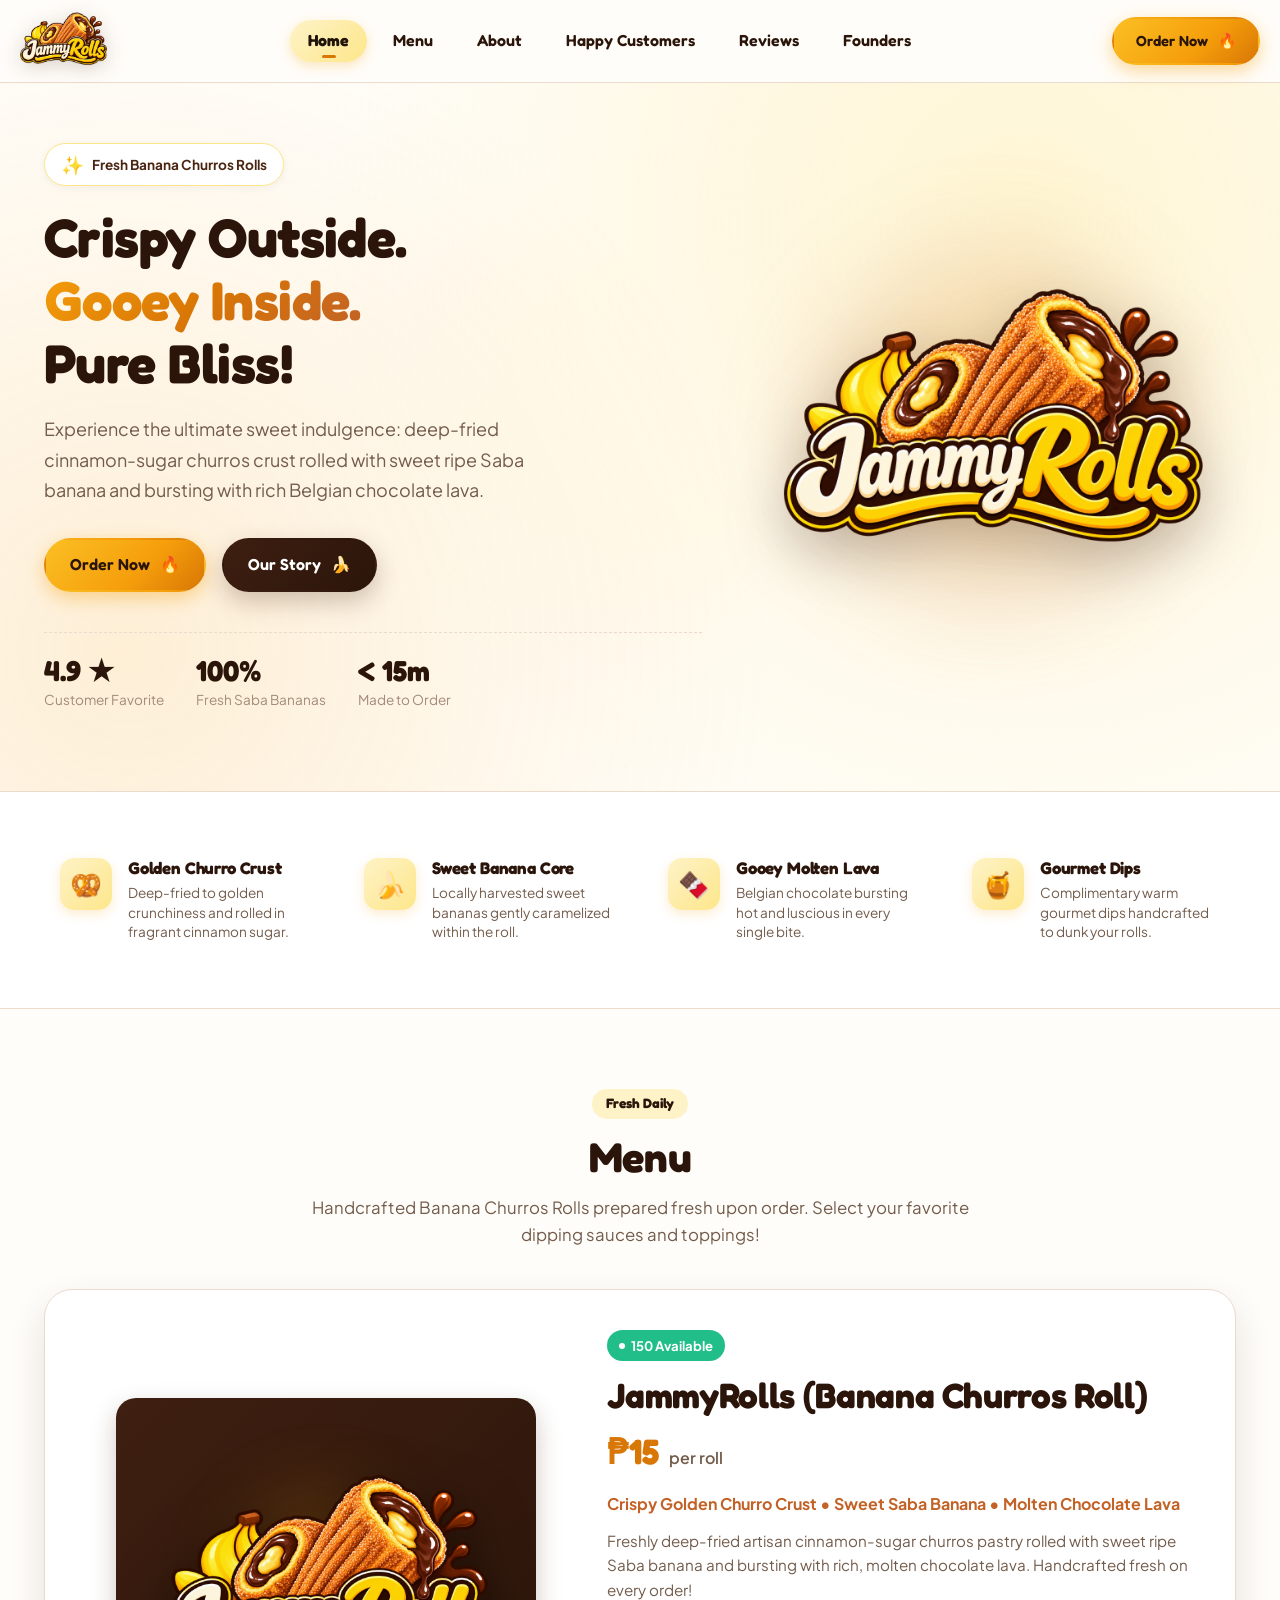
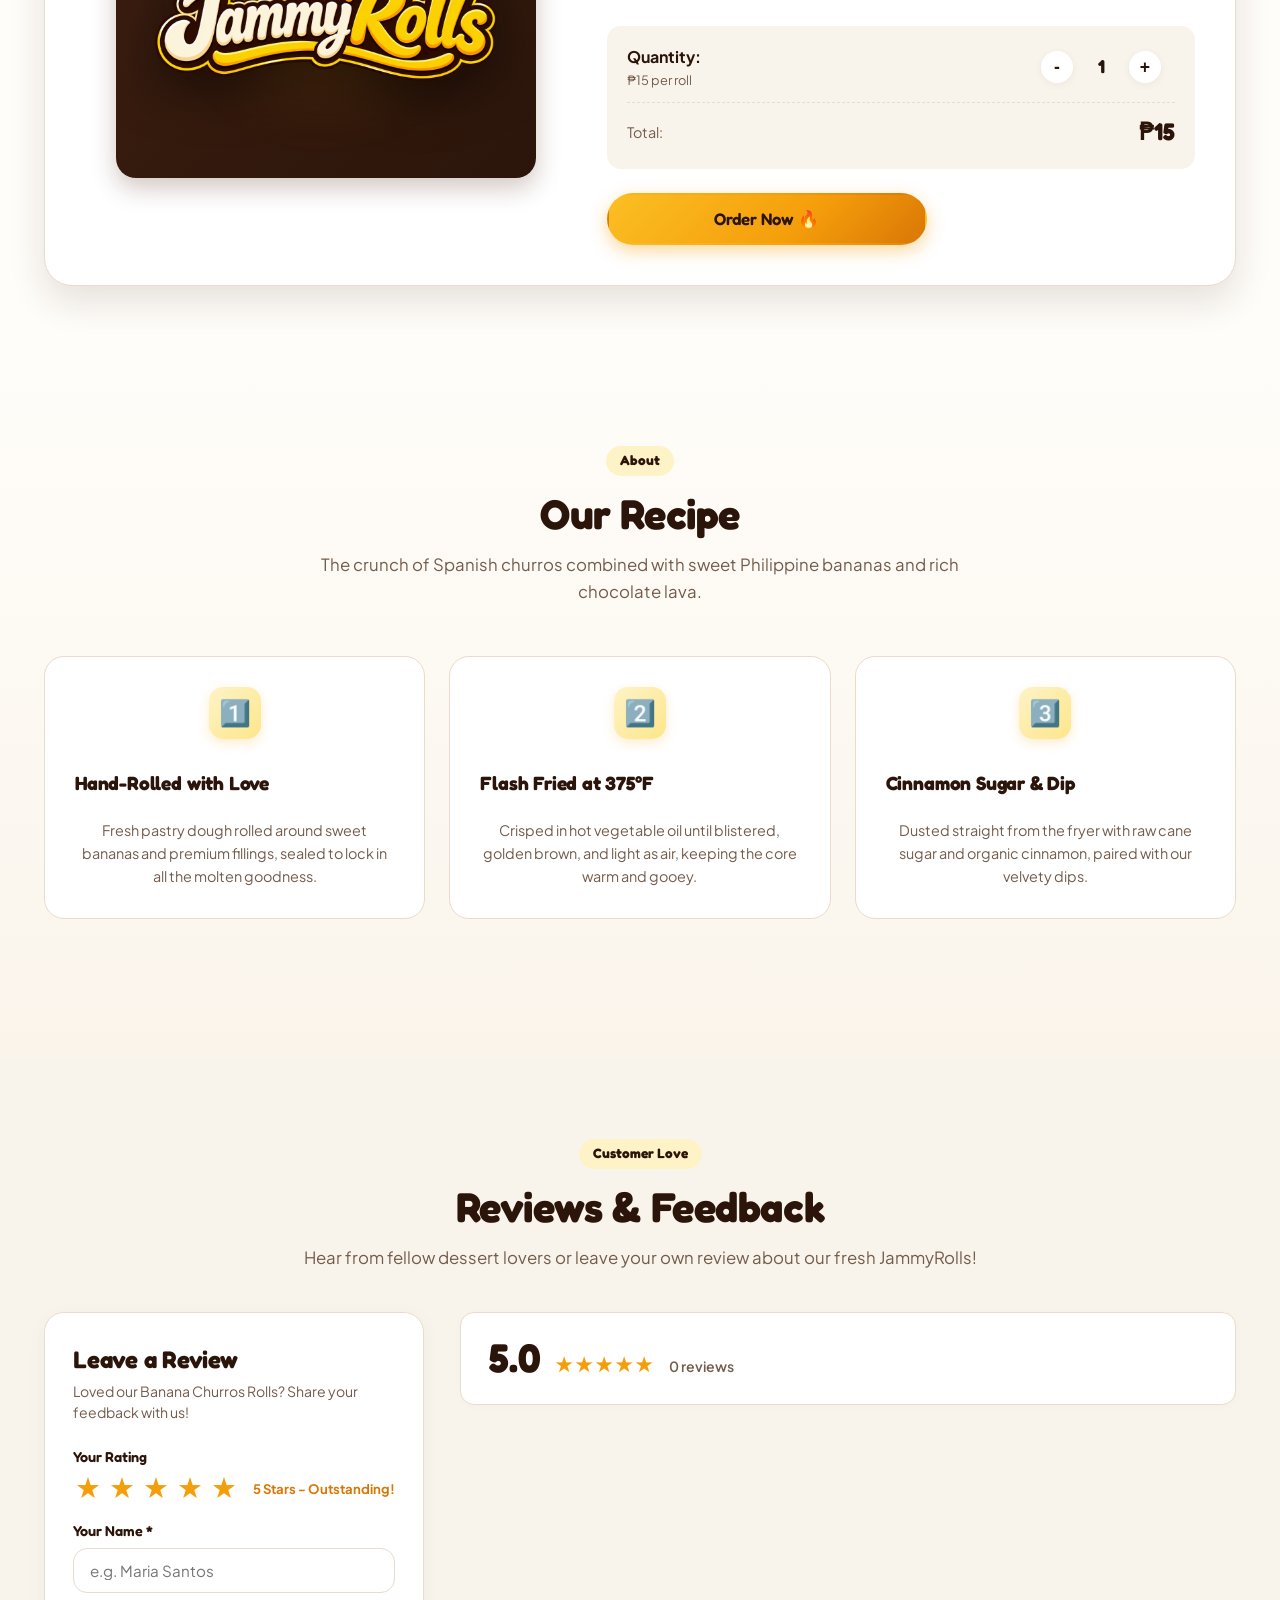
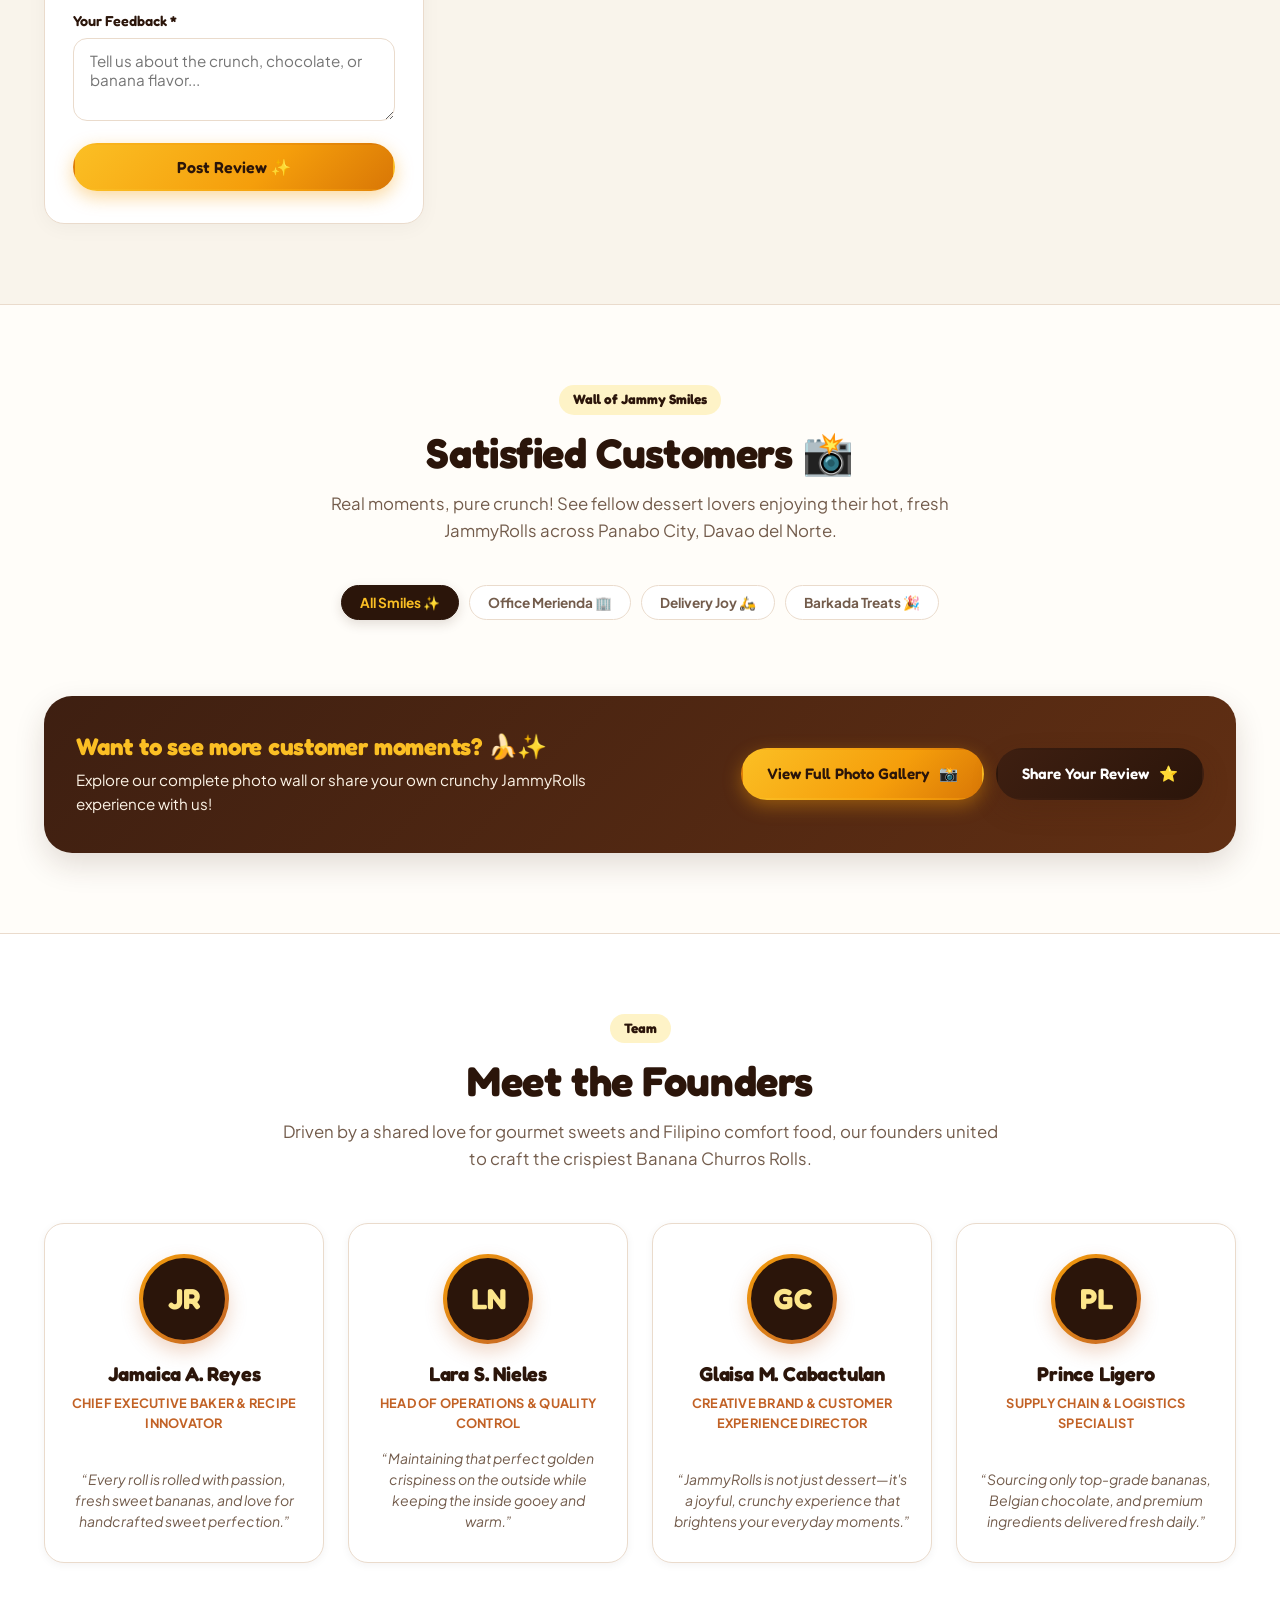
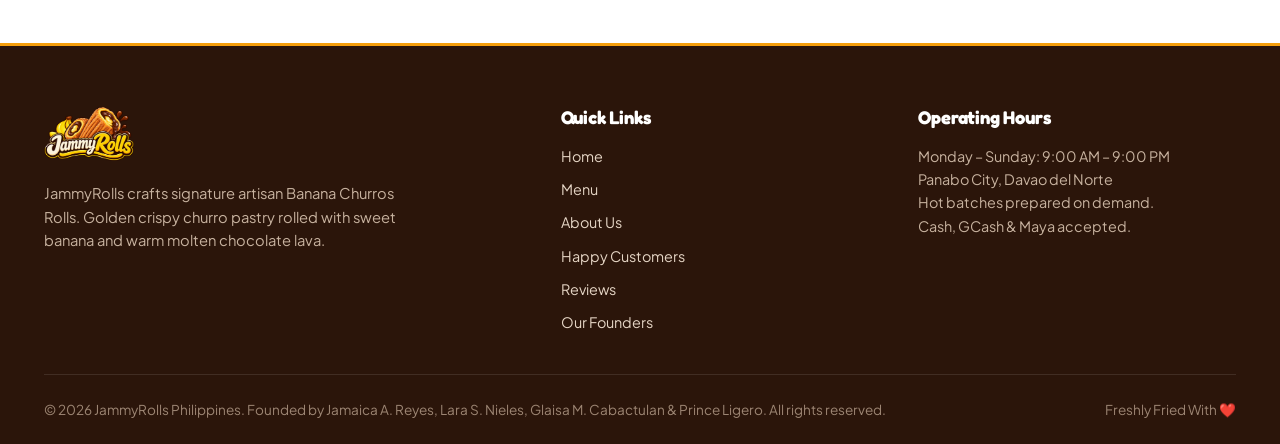
==== commit fef5588f: "Remove customer names from gallery, update all locations to Panabo City Davao del Norte" ====
--- a/index.html
+++ b/index.html
@@ -327,7 +327,7 @@
         <span class="section-tag">Wall of Jammy Smiles</span>
         <h2 class="section-title">Satisfied Customers 📸</h2>
         <p class="section-subtitle">
-          Real moments, pure crunch! See fellow dessert lovers enjoying their hot, fresh JammyRolls across Cebu.
+          Real moments, pure crunch! See fellow dessert lovers enjoying their hot, fresh JammyRolls across Panabo City, Davao del Norte.
         </p>
       </div>
 
@@ -441,6 +441,7 @@
           <h4 class="footer-title">Operating Hours</h4>
           <p style="color: #C7B29F; font-size: 0.9rem; line-height: 1.6;">
             Monday – Sunday: 9:00 AM – 9:00 PM<br>
+            Panabo City, Davao del Norte<br>
             Hot batches prepared on demand.<br>
             Cash, GCash & Maya accepted.
           </p>
@@ -478,11 +479,10 @@
         <img src="" alt="Satisfied Customer" class="photo-lightbox-img" id="lightbox-img">
       </div>
       <div class="photo-lightbox-body">
-        <div style="display: flex; justify-content: space-between; align-items: baseline; margin-bottom: 6px;">
-          <h3 id="lightbox-name" style="font-family: var(--font-brand); color: var(--color-choco-dark); font-size: 1.3rem;"></h3>
+        <div style="display: flex; justify-content: space-between; align-items: center; margin-bottom: 12px;">
+          <div id="lightbox-location" style="font-size: 0.95rem; font-weight: 700; color: var(--color-choco-dark);"></div>
           <div id="lightbox-stars" style="color: #F59E0B; font-size: 1.1rem; letter-spacing: 2px;">★★★★★</div>
         </div>
-        <div id="lightbox-location" style="font-size: 0.85rem; color: var(--color-text-muted); margin-bottom: 12px;"></div>
         <p id="lightbox-comment" style="font-size: 0.95rem; color: #4B3A2F; line-height: 1.6; font-style: italic;"></p>
         <div style="margin-top: 16px; padding-top: 12px; border-top: 1px dashed var(--color-border); display: flex; justify-content: space-between; align-items: center;">
           <span id="lightbox-tag" style="background: #FEF3C7; color: #92400E; padding: 4px 10px; border-radius: 6px; font-size: 0.8rem; font-weight: 700;"></span>
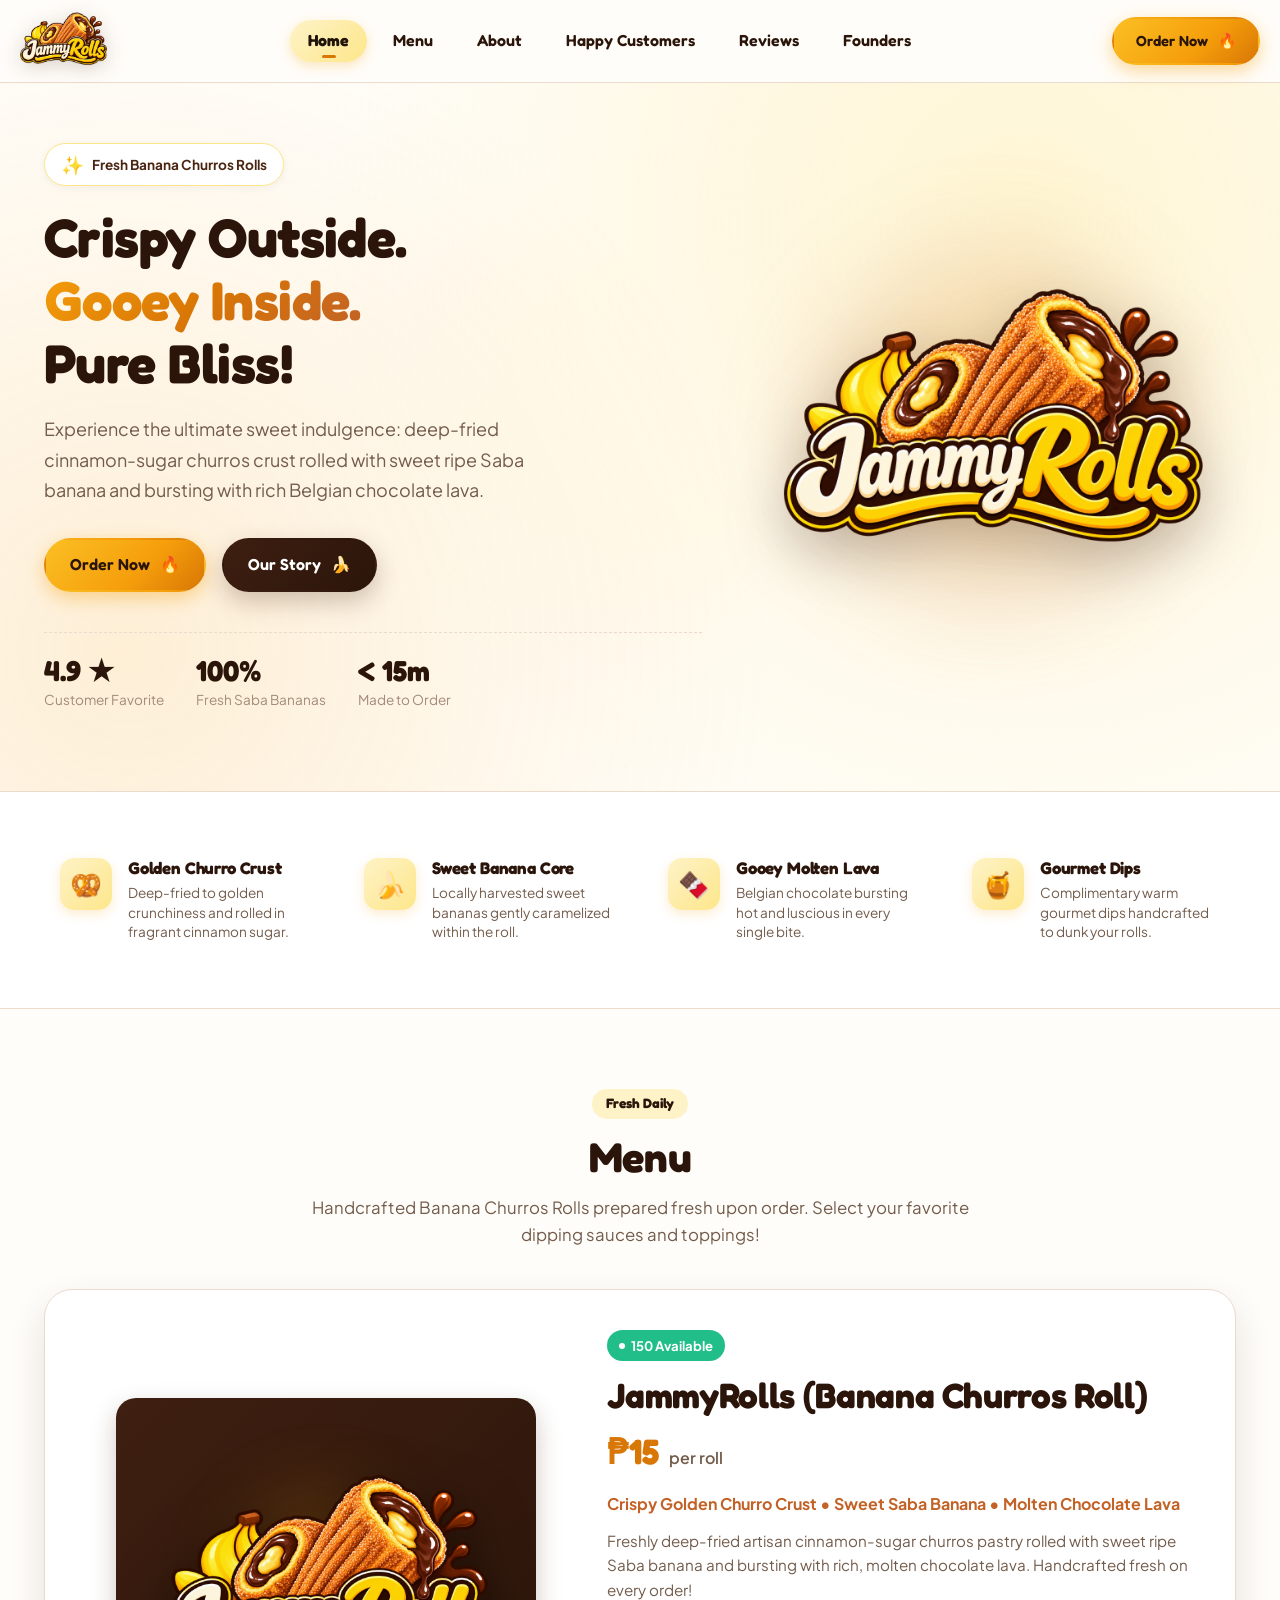
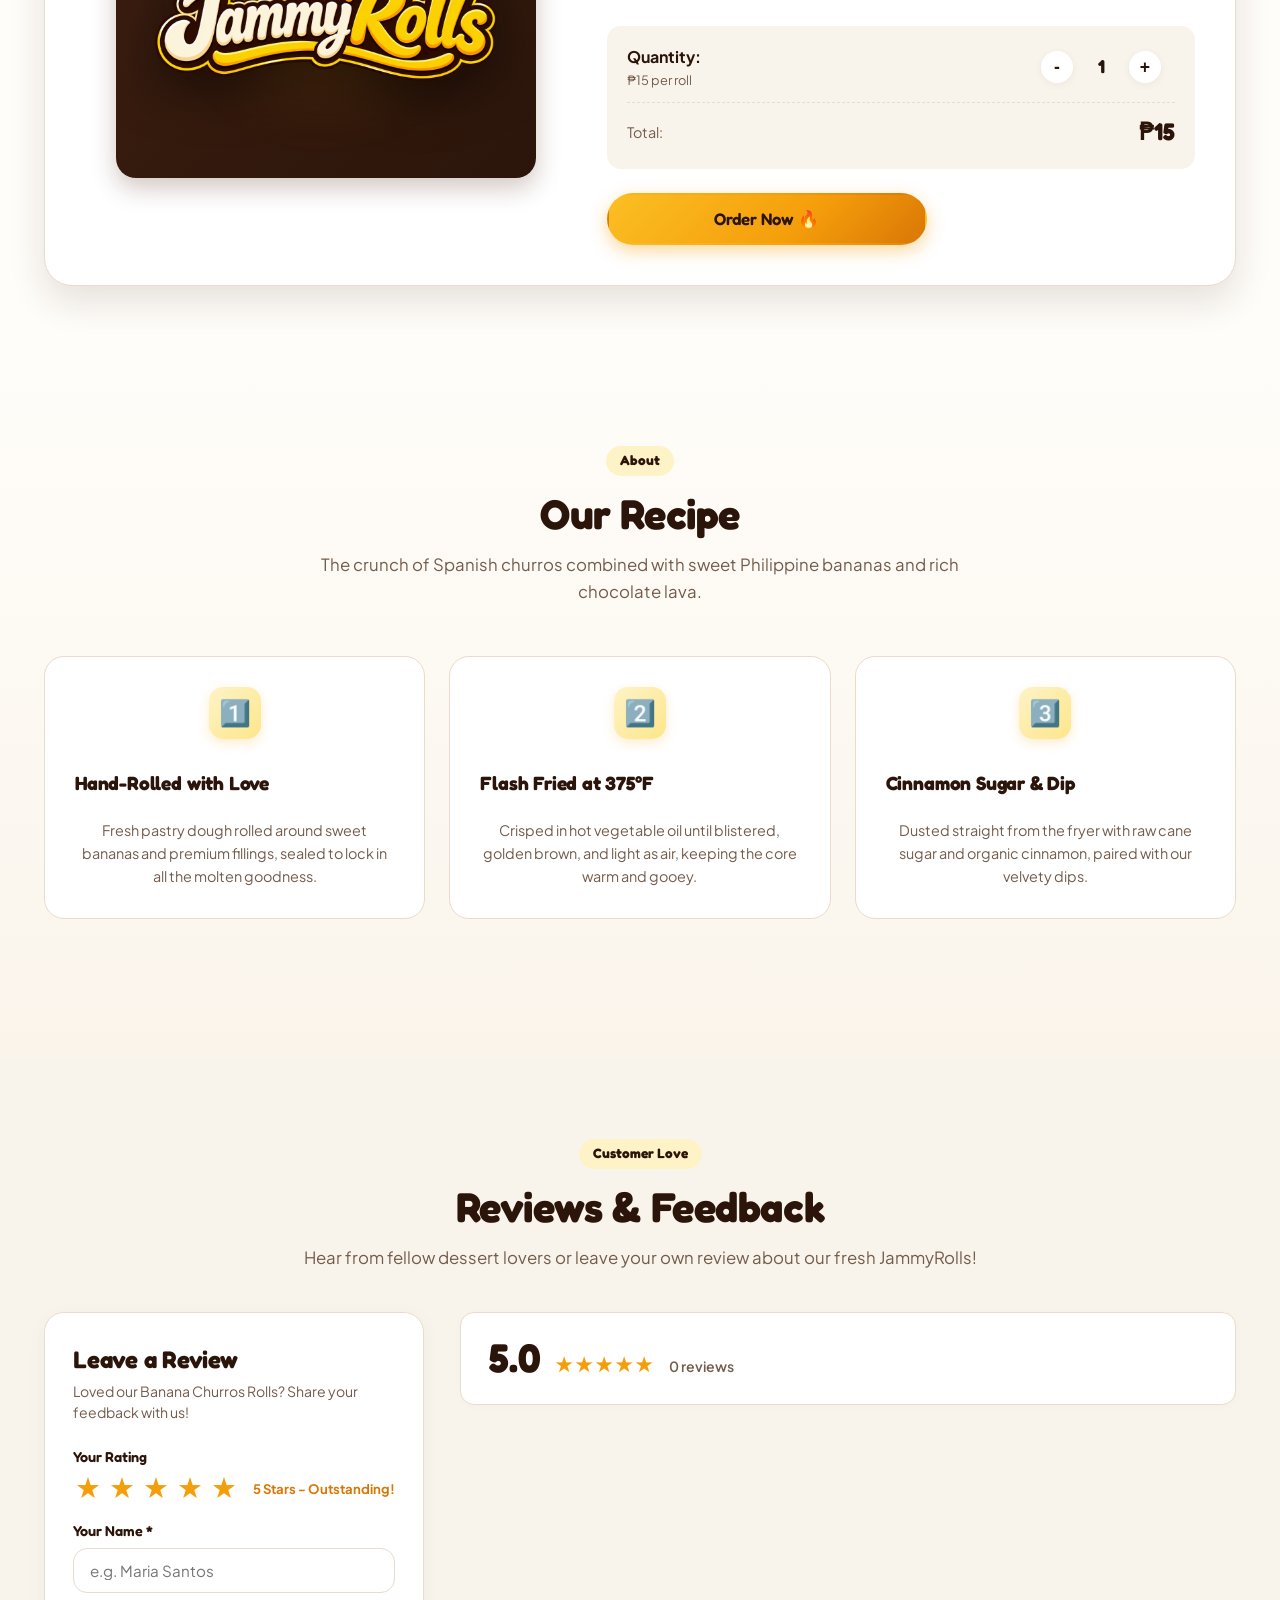
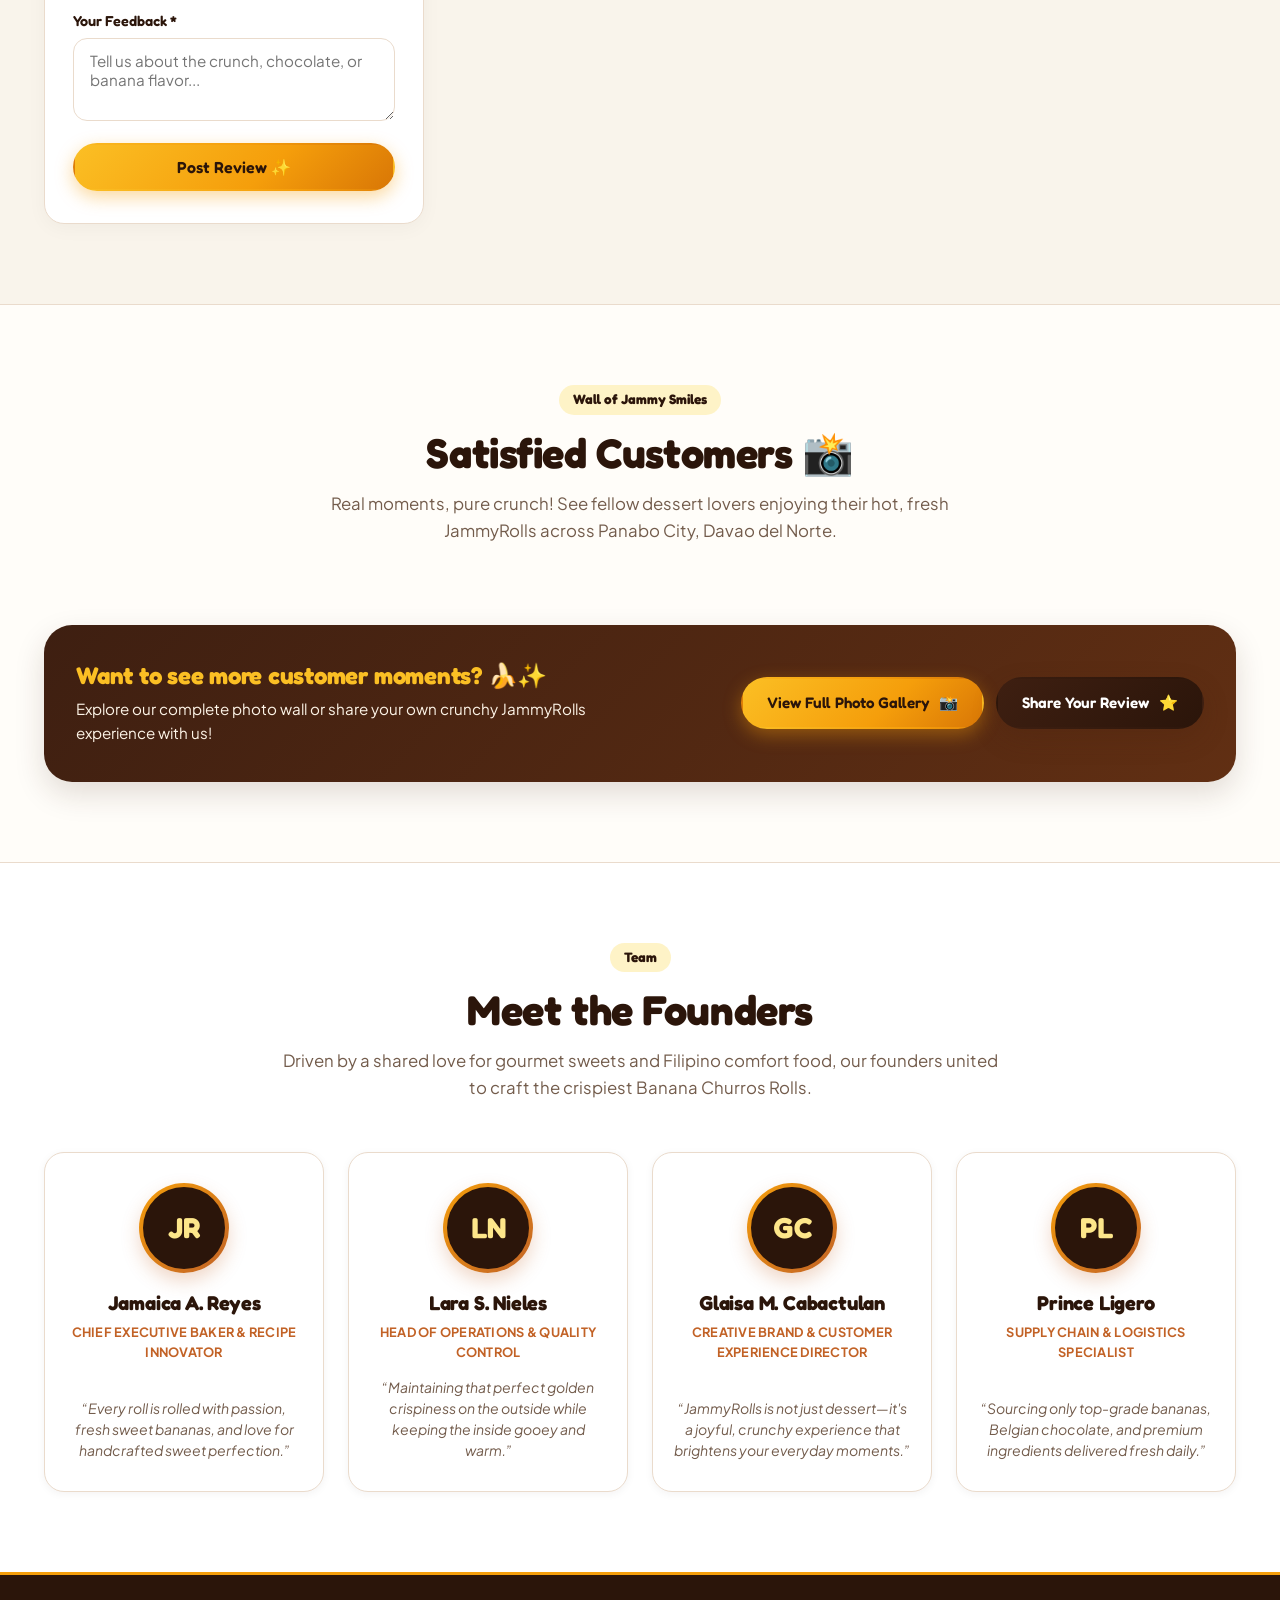
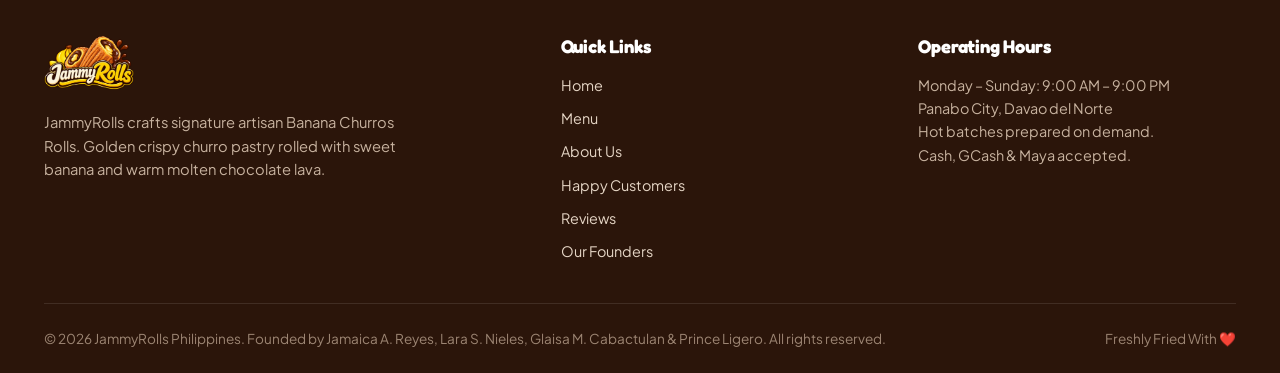
==== commit fc6daf85: "Convert customer photo showcase into pure photo gallery with general captions" ====
--- a/index.html
+++ b/index.html
@@ -331,13 +331,7 @@
         </p>
       </div>
 
-      <!-- Filter Buttons -->
-      <div class="gallery-filter-wrap" id="home-gallery-filters">
-        <button class="gallery-filter-btn active" data-filter="all">All Smiles ✨</button>
-        <button class="gallery-filter-btn" data-filter="office">Office Merienda 🏢</button>
-        <button class="gallery-filter-btn" data-filter="delivery">Delivery Joy 🛵</button>
-        <button class="gallery-filter-btn" data-filter="barkada">Barkada Treats 🎉</button>
-      </div>
+
 
       <!-- Photos Grid Container (Populated via JS) -->
       <div class="customer-photos-grid" id="homepage-customers-grid">
@@ -479,13 +473,8 @@
         <img src="" alt="Satisfied Customer" class="photo-lightbox-img" id="lightbox-img">
       </div>
       <div class="photo-lightbox-body">
-        <div style="display: flex; justify-content: space-between; align-items: center; margin-bottom: 12px;">
-          <div id="lightbox-location" style="font-size: 0.95rem; font-weight: 700; color: var(--color-choco-dark);"></div>
-          <div id="lightbox-stars" style="color: #F59E0B; font-size: 1.1rem; letter-spacing: 2px;">★★★★★</div>
-        </div>
-        <p id="lightbox-comment" style="font-size: 0.95rem; color: #4B3A2F; line-height: 1.6; font-style: italic;"></p>
-        <div style="margin-top: 16px; padding-top: 12px; border-top: 1px dashed var(--color-border); display: flex; justify-content: space-between; align-items: center;">
-          <span id="lightbox-tag" style="background: #FEF3C7; color: #92400E; padding: 4px 10px; border-radius: 6px; font-size: 0.8rem; font-weight: 700;"></span>
+        <div style="display: flex; justify-content: space-between; align-items: center; gap: 16px; flex-wrap: wrap;">
+          <p id="lightbox-caption" style="font-size: 1rem; color: var(--color-choco-dark); font-weight: 600; margin: 0; flex: 1;"></p>
           <a href="#menu" class="btn btn-primary" style="padding: 8px 18px; font-size: 0.85rem;" id="lightbox-order-btn">
             Order JammyRolls 🔥
           </a>
--- a/assets/css/style.css
+++ b/assets/css/style.css
@@ -2740,6 +2740,15 @@
   letter-spacing: 1px;
 }
 
+.customer-photo-caption {
+  font-size: 0.92rem;
+  color: var(--color-choco-dark);
+  line-height: 1.5;
+  font-weight: 500;
+  text-align: center;
+  margin: 0;
+}
+
 .customer-photo-comment {
   font-size: 0.88rem;
   color: #4B3A2F;
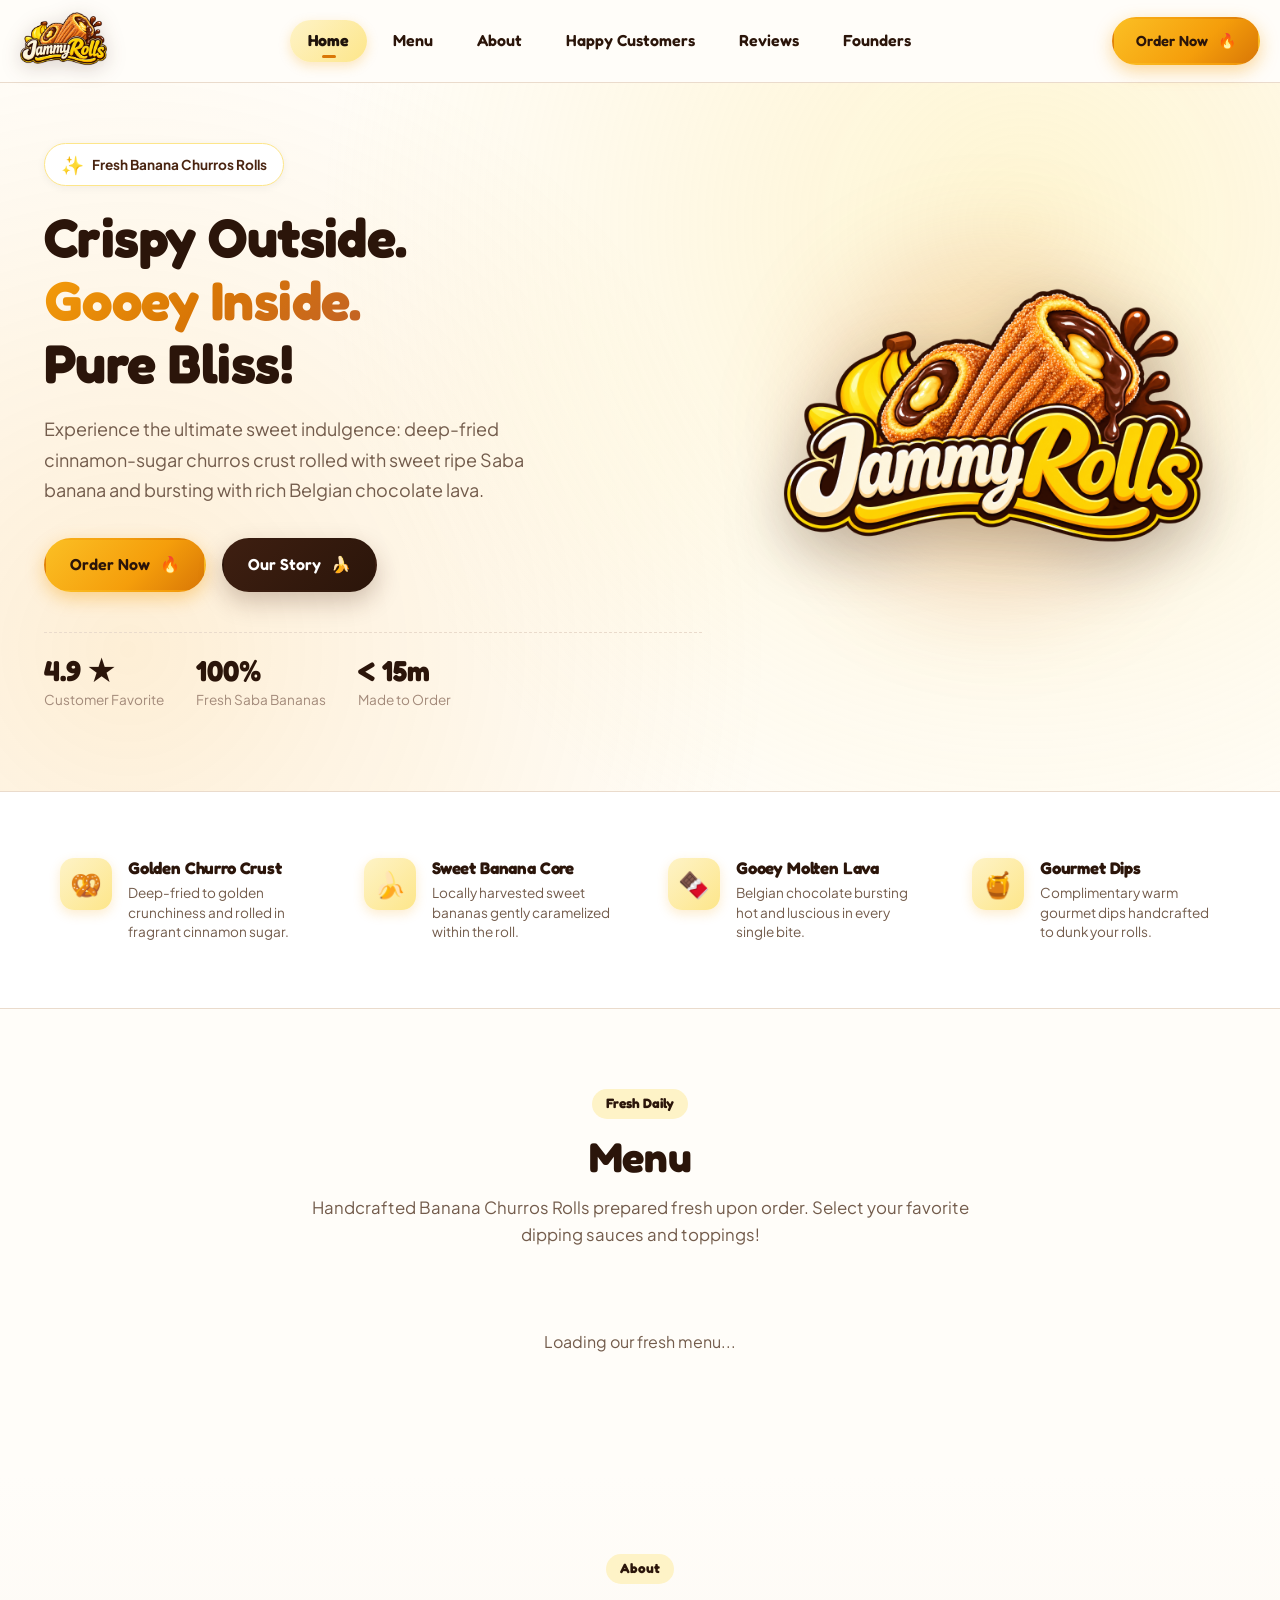
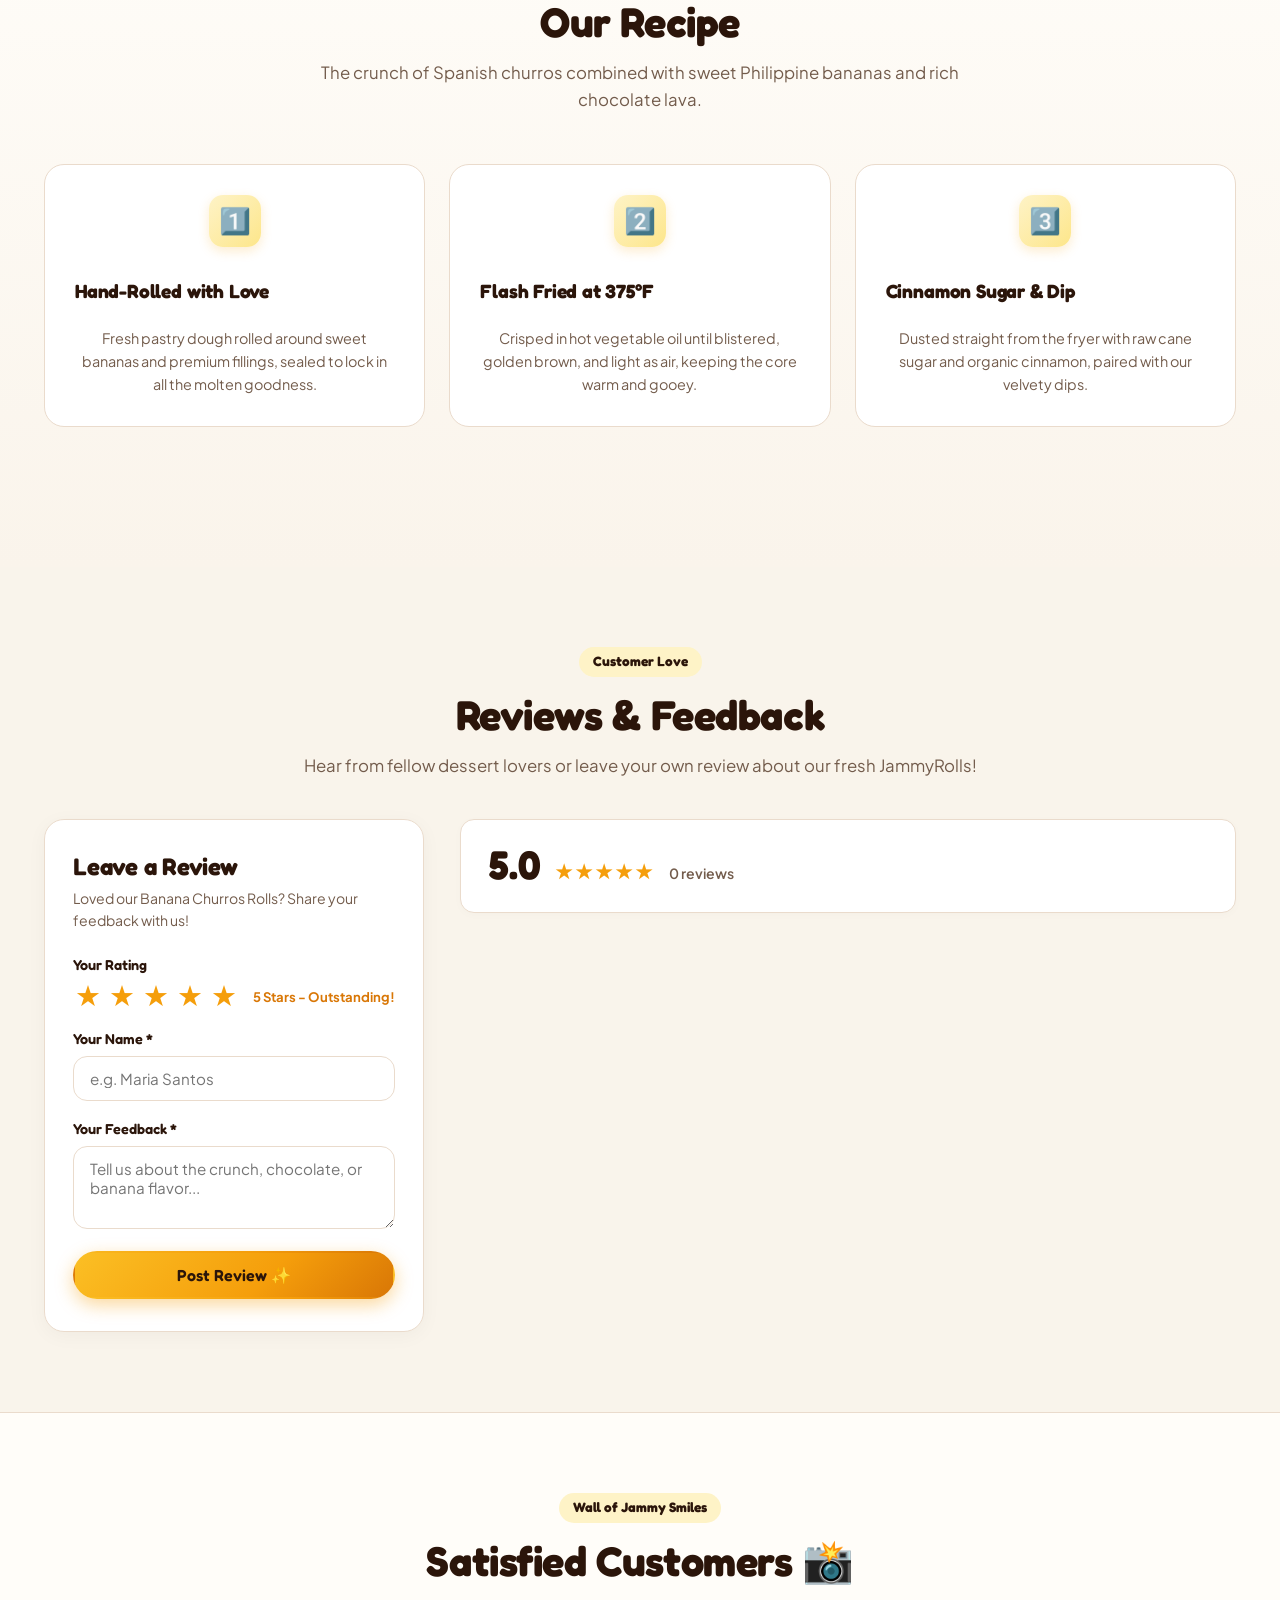
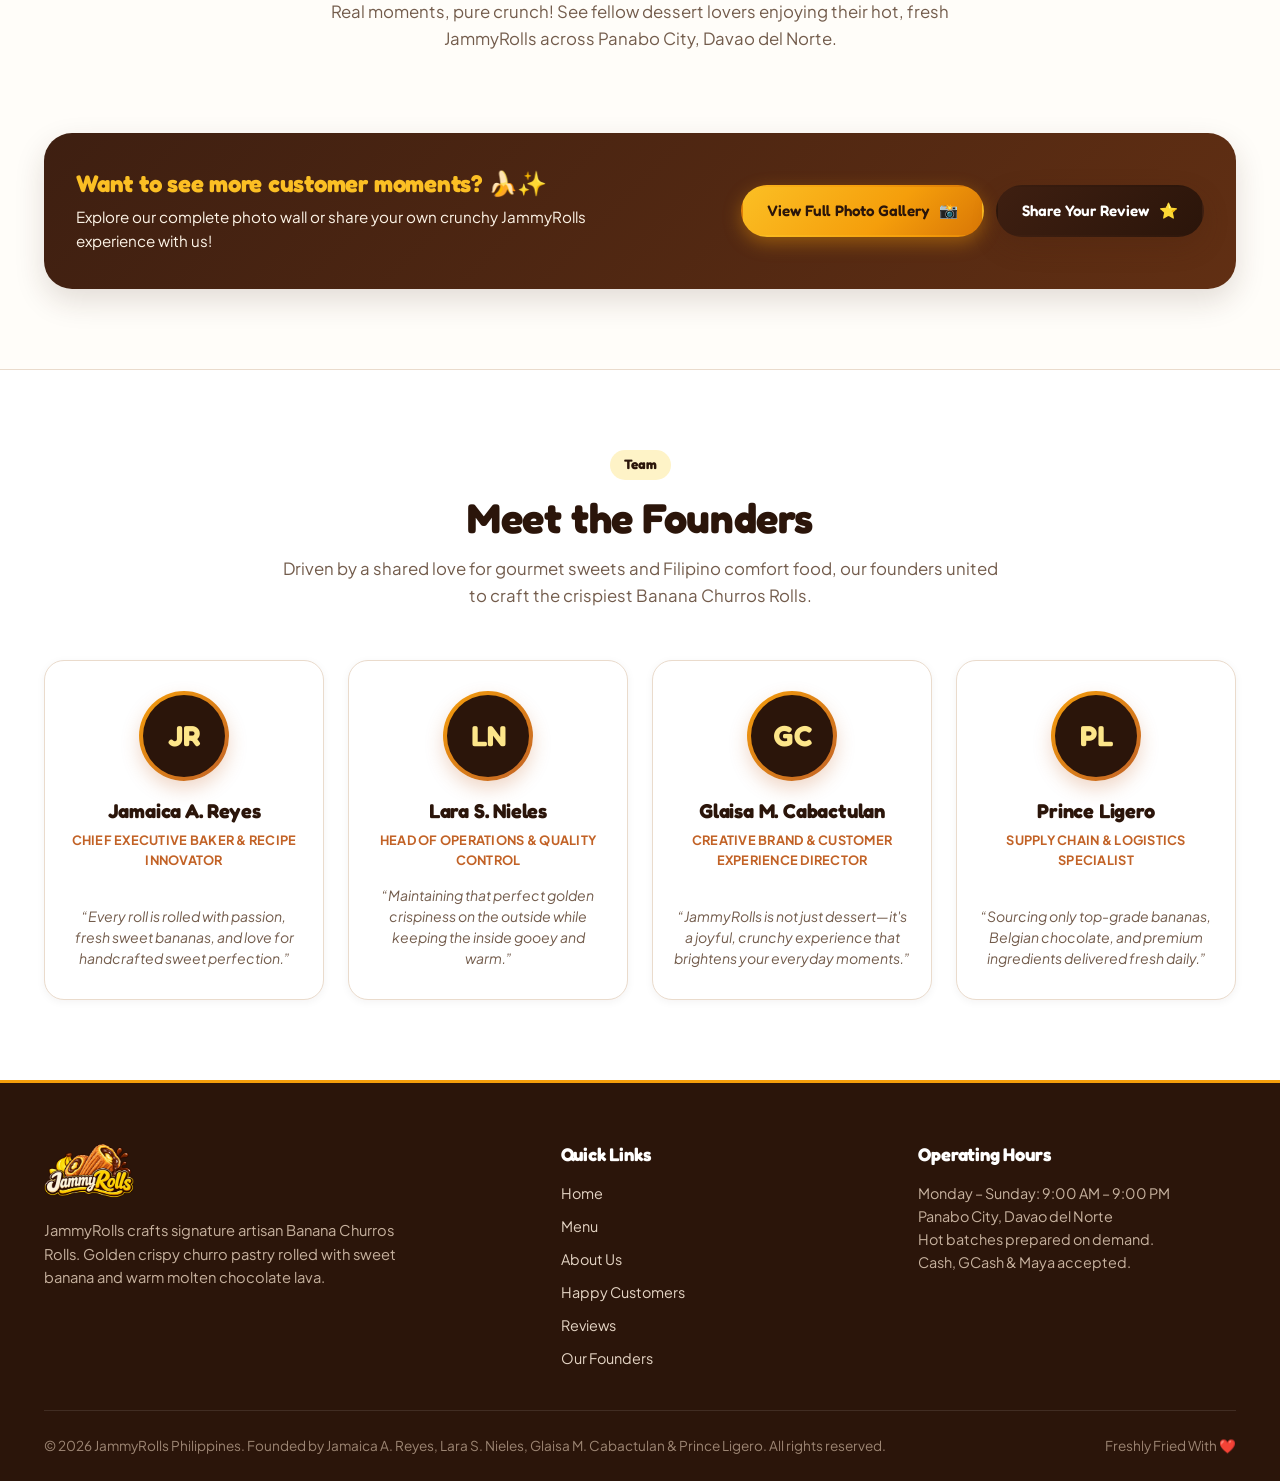
==== commit 6f88d8f3: "Add two product sizes: Small (₱10) and Large (₱15) with independent stock management and order choic" ====
--- a/index.html
+++ b/index.html
@@ -155,67 +155,11 @@
       </div>
 
       
-      <!-- Single Product Card Component -->
+      <!-- Products Showcase (Small ₱10 & Large ₱15) -->
       <div id="product-showcase-container">
-        <div class="product-hero-card">
-          <div class="product-hero-left">
-            <div class="product-hero-visual">
-              <div class="product-hero-glow"></div>
-              <img src="assets/images/jammyrolls-logo.png" alt="JammyRolls Banana Churros Roll" class="product-hero-img">
-              
-            </div>
-          </div>
-
-          <div class="product-hero-right">
-            <div class="product-stock-pill in-stock" id="product-stock-badge" style="position: static; display: inline-flex; align-items: center; gap: 6px; width: fit-content; margin-bottom: 12px; font-size: 0.82rem; padding: 5px 12px;">
-              <span class="product-stock-dot"></span>
-              <span id="static-stock-text">150 Available</span>
-            </div>
-            <h2 style="font-size: 2.2rem; color: var(--color-choco-dark); margin-bottom: 6px;">
-              JammyRolls (Banana Churros Roll)
-            </h2>
-            <div style="display: flex; align-items: baseline; gap: 10px; margin-bottom: 12px;">
-              <span style="font-family: var(--font-brand); font-size: 2.2rem; font-weight: 700; color: #D97706;">
-                ₱15
-              </span>
-              <span style="font-size: 1rem; color: var(--color-text-muted); font-weight: 600;">per roll</span>
-            </div>
-
-            <p style="font-size: 1rem; color: var(--color-cinnamon); font-weight: 700; margin-bottom: 12px;">
-              Crispy Golden Churro Crust • Sweet Saba Banana • Molten Chocolate Lava
-            </p>
-            <p style="font-size: 0.95rem; color: var(--color-text-muted); line-height: 1.6; margin-bottom: 24px;">
-              Freshly deep-fried artisan cinnamon-sugar churros pastry rolled with sweet ripe Saba banana and bursting with rich, molten chocolate lava. Handcrafted fresh on every order!
-            </p>
-
-            <!-- Quick Quantity & Dip Selection Preview -->
-            <div style="background: var(--color-surface-soft); border-radius: var(--radius-md); padding: 18px 20px; margin-bottom: 24px;">
-              <div style="display: flex; justify-content: space-between; align-items: center; margin-bottom: 12px;">
-                <div>
-                  <span style="font-weight: 700; color: var(--color-choco-dark);">Quantity:</span>
-                  <div style="font-size: 0.8rem; color: var(--color-text-muted);">₱15 per roll</div>
-                </div>
-                <div class="quantity-control-wrap">
-                  <button class="qty-btn" id="hero-qty-minus">-</button>
-                  <span class="qty-val" id="hero-qty-val">1</span>
-                  <button class="qty-btn" id="hero-qty-plus">+</button>
-                </div>
-              </div>
-              <div style="display: flex; justify-content: space-between; align-items: center; border-top: 1px dashed var(--color-border); padding-top: 10px;">
-                <span style="font-size: 0.9rem; color: var(--color-text-muted);">Total:</span>
-                <span style="font-family: var(--font-brand); font-size: 1.5rem; font-weight: 700; color: var(--color-choco-dark);" id="hero-calc-price">
-                  ₱15
-                </span>
-              </div>
-            </div>
-
-            <!-- Call to Action Buttons -->
-            <div style="display: flex; align-items: center; gap: 14px; flex-wrap: wrap;">
-              <button class="btn btn-primary" id="btn-open-order" style="padding: 14px 36px; font-size: 1.05rem; width: 100%; max-width: 320px; justify-content: center;">
-                Order Now 🔥
-              </button>
-            </div>
-          </div>
+        <!-- Rendered dynamically from live products via main.js -->
+        <div style="text-align: center; padding: 40px; color: var(--color-text-muted);">
+          Loading our fresh menu...
         </div>
       </div>
     </div>
--- a/assets/css/style.css
+++ b/assets/css/style.css
@@ -2892,3 +2892,164 @@
   margin: 0;
   max-width: 540px;
 }
+
+/* ── Two Products Menu Showcase Grid ── */
+.menu-products-grid {
+  display: grid;
+  grid-template-columns: repeat(2, 1fr);
+  gap: 32px;
+  margin-bottom: 20px;
+}
+
+@media (max-width: 820px) {
+  .menu-products-grid {
+    grid-template-columns: 1fr;
+    gap: 24px;
+  }
+}
+
+.product-showcase-card {
+  background: #FFF;
+  border-radius: var(--radius-xl);
+  border: 1px solid var(--color-border);
+  box-shadow: var(--shadow-md);
+  overflow: hidden;
+  display: flex;
+  flex-direction: column;
+  transition: transform 0.25s ease, box-shadow 0.25s ease;
+  position: relative;
+}
+
+.product-showcase-card:hover {
+  transform: translateY(-4px);
+  box-shadow: var(--shadow-xl);
+}
+
+.product-showcase-card.featured-card {
+  border-color: #F59E0B;
+  box-shadow: 0 10px 30px rgba(217, 119, 6, 0.12);
+}
+
+.product-showcase-visual {
+  height: 220px;
+  background: linear-gradient(135deg, #3E1F11 0%, #612F13 50%, #2B150A 100%);
+  display: flex;
+  align-items: center;
+  justify-content: center;
+  position: relative;
+  overflow: hidden;
+  padding: 24px;
+}
+
+.product-showcase-visual img {
+  max-height: 140px;
+  max-width: 140px;
+  object-fit: contain;
+  filter: drop-shadow(0 10px 20px rgba(0, 0, 0, 0.35));
+  transition: transform 0.3s ease;
+}
+
+.product-showcase-card:hover .product-showcase-visual img {
+  transform: scale(1.08) rotate(2deg);
+}
+
+.product-showcase-body {
+  padding: 26px;
+  display: flex;
+  flex-direction: column;
+  flex: 1;
+}
+
+.product-showcase-header {
+  display: flex;
+  justify-content: space-between;
+  align-items: baseline;
+  margin-bottom: 10px;
+}
+
+.product-showcase-title {
+  font-family: var(--font-brand);
+  font-size: 1.6rem;
+  color: var(--color-choco-dark);
+  margin: 0;
+}
+
+.product-showcase-price {
+  font-family: var(--font-brand);
+  font-size: 1.8rem;
+  font-weight: 700;
+  color: #D97706;
+}
+
+.product-showcase-desc {
+  font-size: 0.92rem;
+  color: var(--color-text-muted);
+  line-height: 1.55;
+  margin-bottom: 20px;
+  flex: 1;
+}
+
+.product-showcase-action-box {
+  background: var(--color-surface-soft);
+  border-radius: var(--radius-md);
+  padding: 16px;
+  margin-top: auto;
+}
+
+/* ── Order Page Size Selector ── */
+.order-size-selector {
+  display: grid;
+  grid-template-columns: 1fr 1fr;
+  gap: 14px;
+  margin-bottom: 24px;
+}
+
+@media (max-width: 520px) {
+  .order-size-selector {
+    grid-template-columns: 1fr;
+    gap: 10px;
+  }
+}
+
+.order-size-card {
+  border: 2px solid var(--color-border);
+  border-radius: var(--radius-lg);
+  padding: 16px;
+  background: #FFF;
+  cursor: pointer;
+  transition: all 0.2s ease;
+  position: relative;
+  text-align: left;
+}
+
+.order-size-card:hover {
+  border-color: #D97706;
+  transform: translateY(-2px);
+}
+
+.order-size-card.active {
+  border-color: #D97706;
+  background: #FFFDF8;
+  box-shadow: 0 4px 16px rgba(217, 119, 6, 0.15);
+}
+
+.order-size-card .size-check-badge {
+  position: absolute;
+  top: 12px;
+  right: 12px;
+  width: 20px;
+  height: 20px;
+  border-radius: 50%;
+  border: 2px solid #D1D5DB;
+  display: flex;
+  align-items: center;
+  justify-content: center;
+  font-size: 0.75rem;
+  color: #FFF;
+  transition: all 0.2s ease;
+}
+
+.order-size-card.active .size-check-badge {
+  background: #D97706;
+  border-color: #D97706;
+}
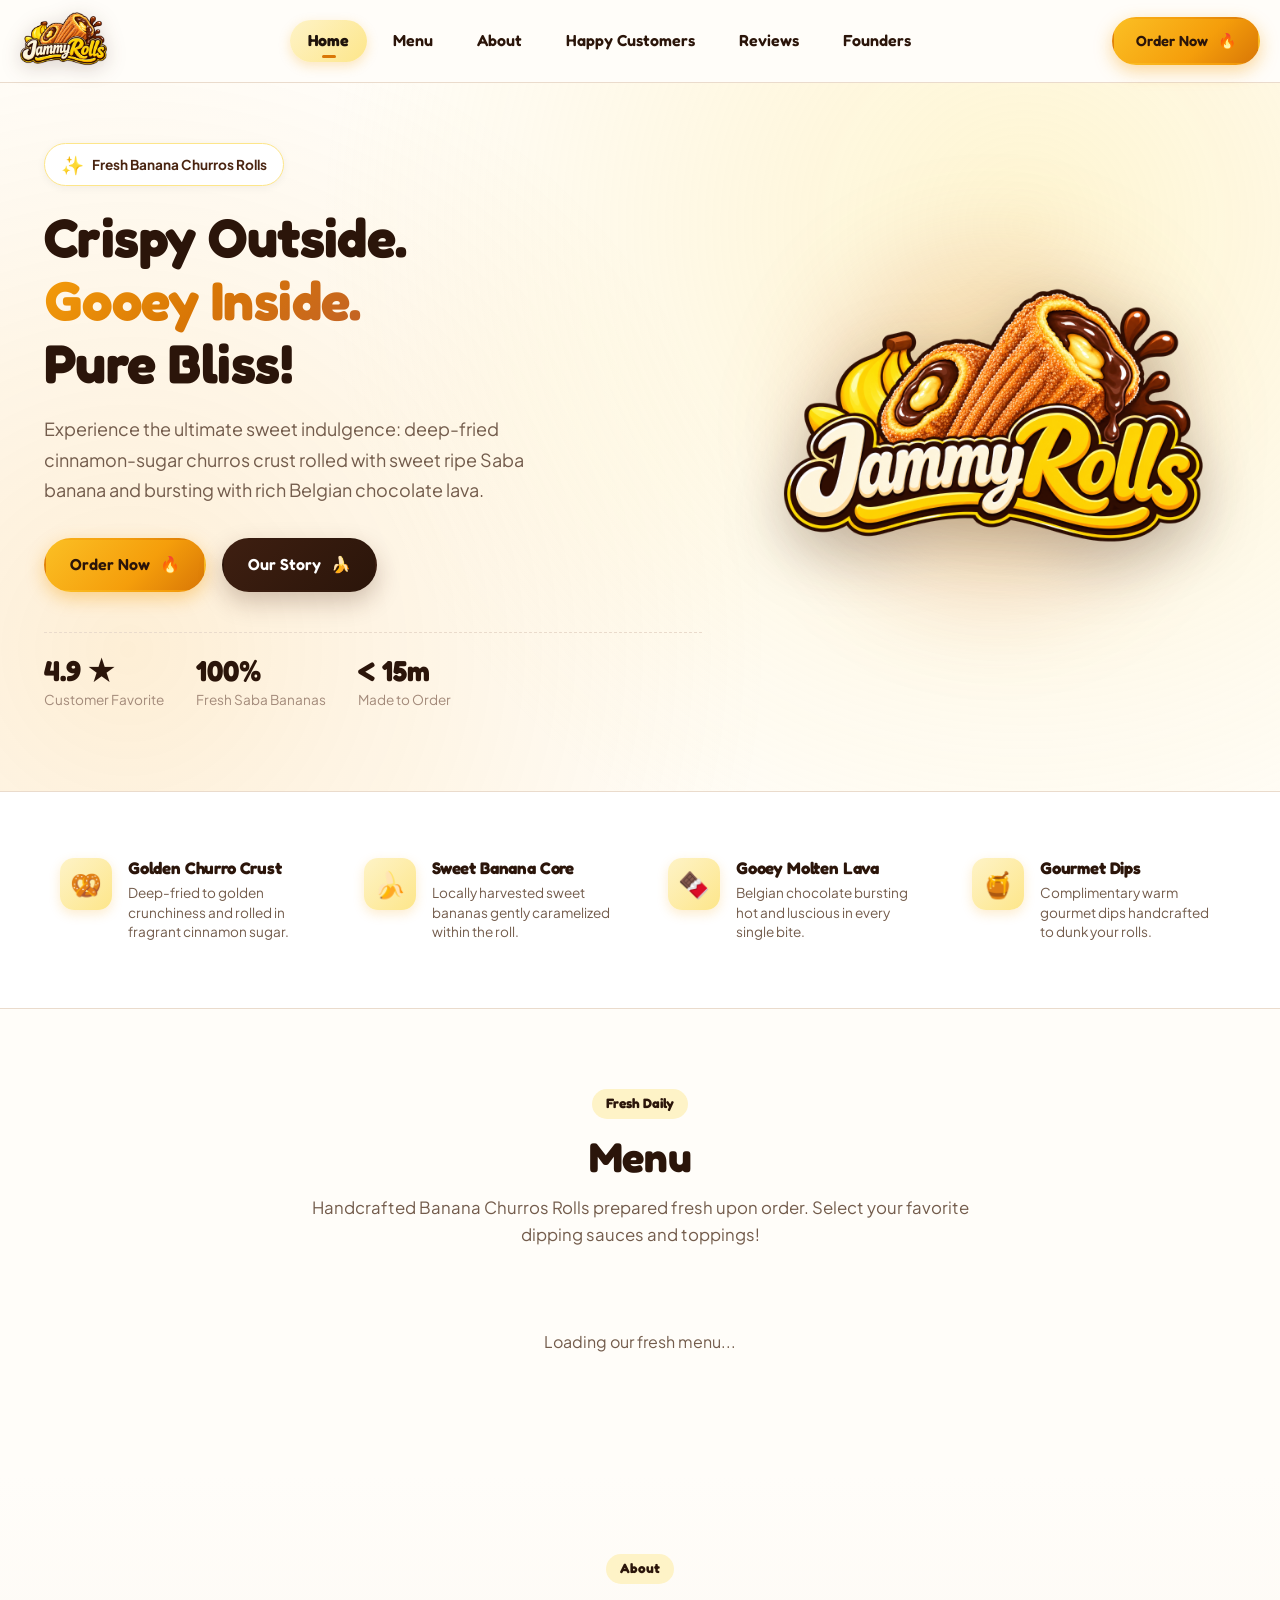
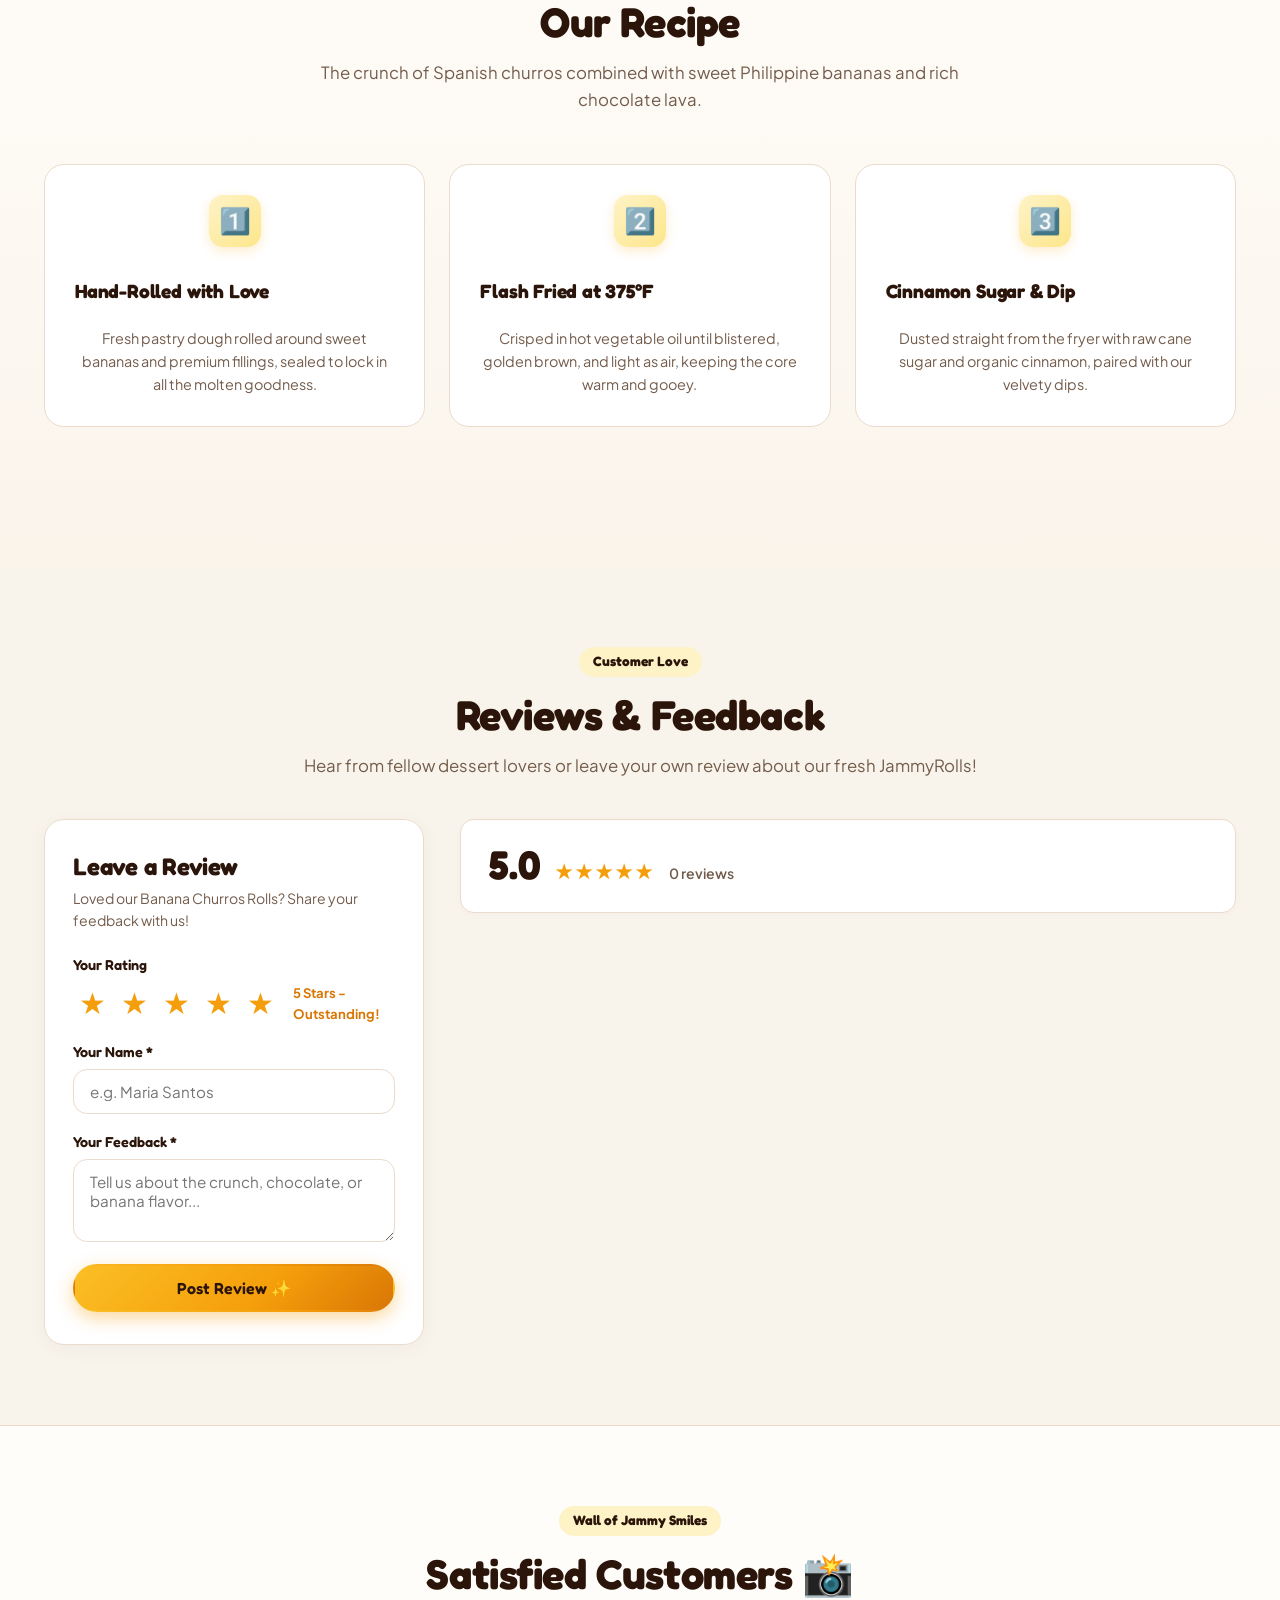
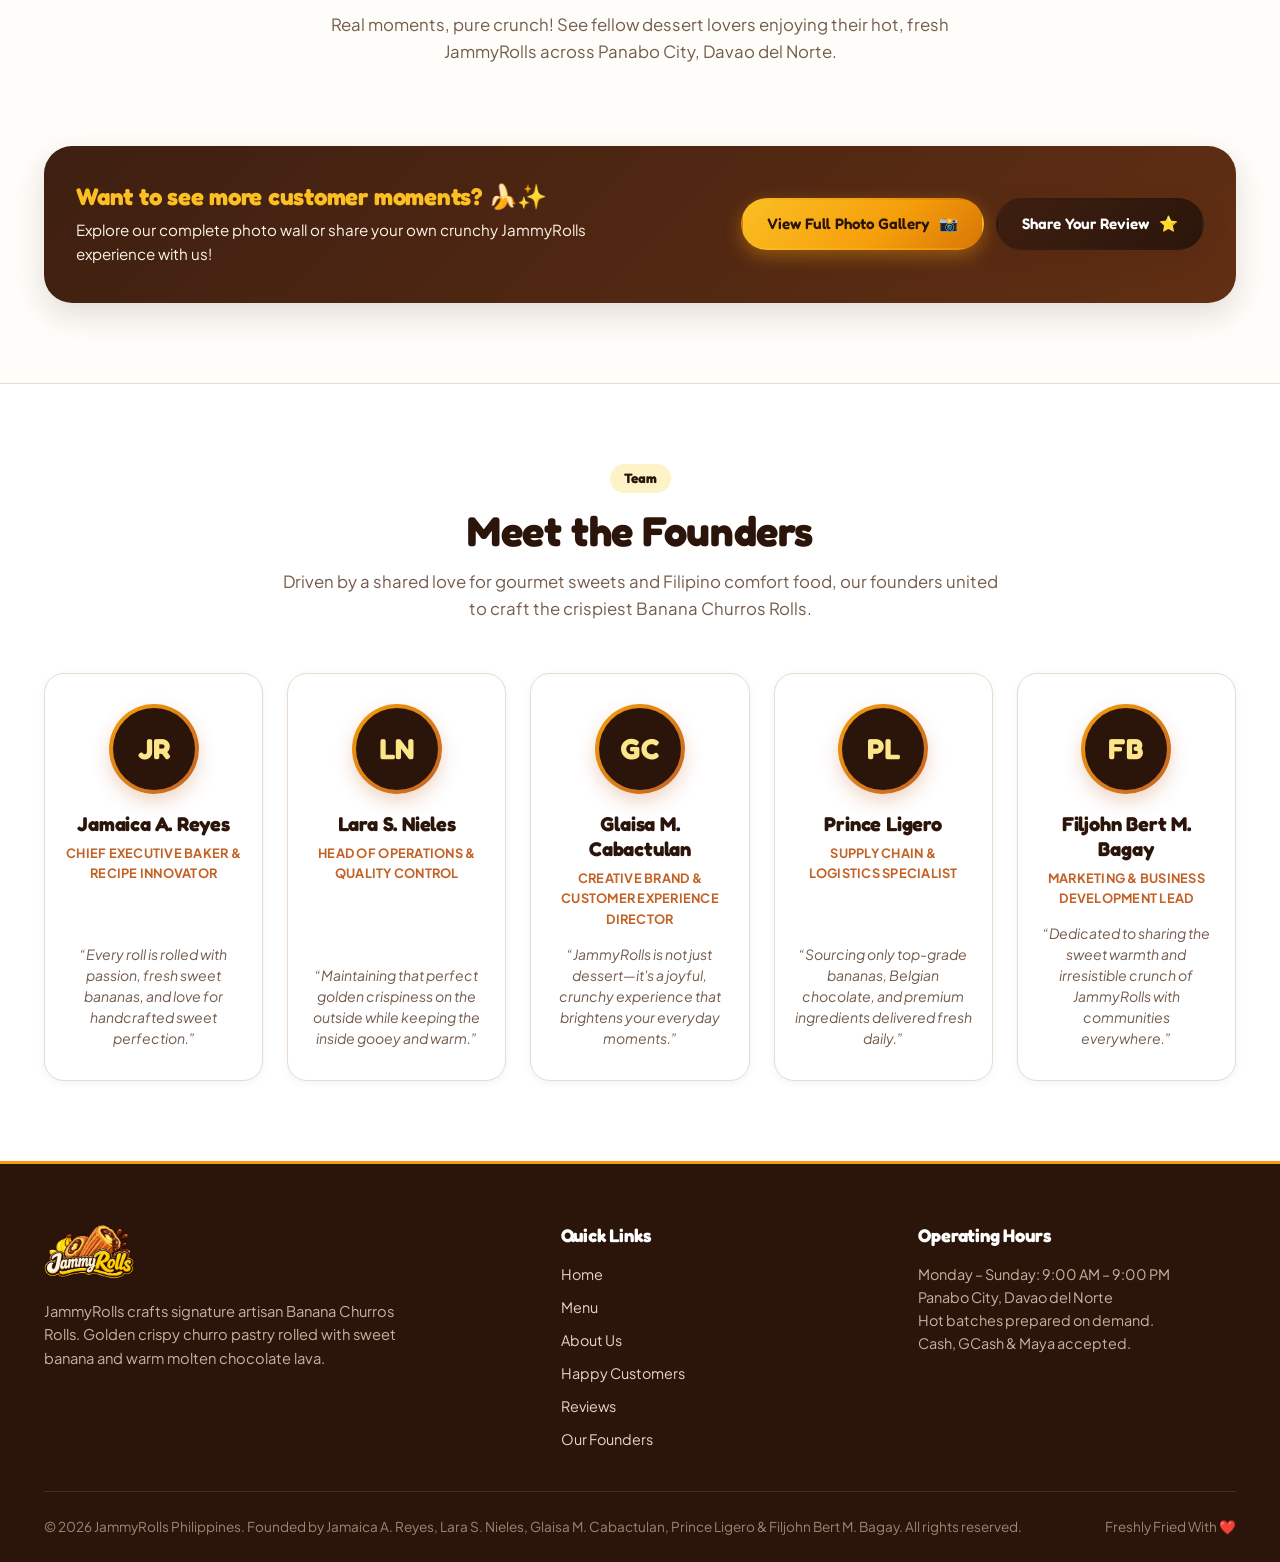
==== commit 0f7286f1: "feat: add Filjohn Bert M. Bagay to founders team and leadership" ====
--- a/index.html
+++ b/index.html
@@ -348,6 +348,14 @@
           <div class="founder-role">Supply Chain & Logistics Specialist</div>
           <p class="founder-quote">“Sourcing only top-grade bananas, Belgian chocolate, and premium ingredients delivered fresh daily.”</p>
         </div>
+        <div class="founder-card">
+          <div class="founder-avatar-wrap">
+            <div class="founder-avatar-inner">FB</div>
+          </div>
+          <h4 class="founder-name">Filjohn Bert M. Bagay</h4>
+          <div class="founder-role">Marketing & Business Development Lead</div>
+          <p class="founder-quote">“Dedicated to sharing the sweet warmth and irresistible crunch of JammyRolls with communities everywhere.”</p>
+        </div>
       </div>
     </div>
   </section>
@@ -388,7 +396,7 @@
 
       <div class="footer-bottom">
         <div>
-          © 2026 JammyRolls Philippines. Founded by Jamaica A. Reyes, Lara S. Nieles, Glaisa M. Cabactulan & Prince Ligero. All rights reserved.
+          © 2026 JammyRolls Philippines. Founded by Jamaica A. Reyes, Lara S. Nieles, Glaisa M. Cabactulan, Prince Ligero & Filjohn Bert M. Bagay. All rights reserved.
         </div>
         <div style="display: flex; gap: 16px;">
           <span>Freshly Fried With ❤️</span>
--- a/assets/css/style.css
+++ b/assets/css/style.css
@@ -1543,7 +1543,7 @@
 
 .founders-grid {
   display: grid;
-  grid-template-columns: repeat(4, 1fr);
+  grid-template-columns: repeat(auto-fit, minmax(200px, 1fr));
   gap: 24px;
 }
 
@@ -3053,3 +3053,511 @@
   background: #D97706;
   border-color: #D97706;
 }
+
+/* ==========================================================================
+   Full Public Pages Mobile Responsiveness Overhaul
+   (index.html, order.html, customers.html)
+   ========================================================================== */
+
+/* ── Mobile Hamburger Navigation Support (Both main.js & customers.js) ── */
+.mobile-nav-toggle,
+.mobile-menu-toggle {
+  display: none;
+  flex-direction: column;
+  justify-content: center;
+  align-items: center;
+  gap: 5px;
+  background: transparent;
+  border: none;
+  cursor: pointer;
+  padding: 8px;
+  border-radius: 8px;
+  transition: background 0.2s;
+  min-width: 44px;
+  min-height: 44px;
+  -webkit-tap-highlight-color: transparent;
+}
+
+.mobile-nav-toggle span,
+.mobile-menu-toggle span {
+  display: block;
+  width: 22px;
+  height: 2px;
+  background: var(--color-choco-dark);
+  border-radius: 2px;
+  transition: all 0.3s ease;
+}
+
+.mobile-nav-toggle.open span:nth-child(1),
+.mobile-nav-toggle.active span:nth-child(1),
+.mobile-menu-toggle.open span:nth-child(1),
+.mobile-menu-toggle.active span:nth-child(1) {
+  transform: translateY(7px) rotate(45deg);
+}
+
+.mobile-nav-toggle.open span:nth-child(2),
+.mobile-nav-toggle.active span:nth-child(2),
+.mobile-menu-toggle.open span:nth-child(2),
+.mobile-menu-toggle.active span:nth-child(2) {
+  opacity: 0;
+}
+
+.mobile-nav-toggle.open span:nth-child(3),
+.mobile-nav-toggle.active span:nth-child(3),
+.mobile-menu-toggle.open span:nth-child(3),
+.mobile-menu-toggle.active span:nth-child(3) {
+  transform: translateY(-7px) rotate(-45deg);
+}
+
+@media (max-width: 768px) {
+  .header .navbar {
+    display: flex !important;
+    align-items: center !important;
+    justify-content: space-between !important;
+    padding: 10px 16px !important;
+    position: relative !important;
+  }
+
+  .brand-logo-wrap {
+    order: 1 !important;
+  }
+
+  .nav-actions {
+    order: 2 !important;
+    margin-left: auto !important;
+    margin-right: 8px !important;
+    display: flex !important;
+    align-items: center !important;
+    gap: 8px !important;
+  }
+
+  .mobile-nav-toggle,
+  .mobile-menu-toggle {
+    order: 3 !important;
+    display: flex !important;
+  }
+
+  .nav-links {
+    display: none !important;
+  }
+
+  .nav-links.mobile-open,
+  .nav-links.open {
+    display: flex !important;
+    flex-direction: column !important;
+    position: absolute !important;
+    top: 100% !important;
+    left: 0 !important;
+    right: 0 !important;
+    background: #FFF !important;
+    padding: 14px 16px !important;
+    gap: 4px !important;
+    border-bottom: 2px solid var(--color-border) !important;
+    z-index: 500 !important;
+    box-shadow: 0 12px 30px rgba(43, 21, 10, 0.15) !important;
+    animation: slideDownNav 0.2s ease-out forwards;
+  }
+
+  @keyframes slideDownNav {
+    from { opacity: 0; transform: translateY(-8px); }
+    to { opacity: 1; transform: translateY(0); }
+  }
+
+  .nav-links.mobile-open li a,
+  .nav-links.open li a {
+    display: block !important;
+    padding: 12px 14px !important;
+    border-radius: 8px !important;
+    font-size: 0.98rem !important;
+    font-weight: 700 !important;
+    color: var(--color-choco-dark) !important;
+  }
+
+  .nav-links.mobile-open li a:hover,
+  .nav-links.open li a:hover {
+    background: var(--color-surface-soft) !important;
+  }
+
+  .nav-links.mobile-open li a.active,
+  .nav-links.open li a.active {
+    background: linear-gradient(135deg, #FEF3C7 0%, #FDE68A 100%) !important;
+    color: #1F130B !important;
+    font-weight: 800 !important;
+  }
+}
+
+/* ── Order Page Mobile Layout Overhaul ── */
+@media (max-width: 900px) {
+  .order-grid {
+    display: flex !important;
+    flex-direction: column !important;
+    gap: 20px !important;
+  }
+
+  /* Show order summary card at top so customer immediately sees size choice & live pricing */
+  .order-summary-card {
+    order: 1 !important;
+    position: static !important;
+    top: auto !important;
+    border-radius: var(--radius-lg) !important;
+    padding: 22px 18px !important;
+    box-shadow: 0 4px 16px rgba(43, 21, 10, 0.06) !important;
+  }
+
+  .order-form-card {
+    order: 2 !important;
+    border-radius: var(--radius-lg) !important;
+    padding: 24px 18px !important;
+  }
+}
+
+@media (max-width: 480px) {
+  .order-page-section {
+    padding: 20px 0 60px !important;
+  }
+
+  .order-page-section h1 {
+    font-size: 1.6rem !important;
+  }
+
+  .order-card-section-title {
+    font-size: 1.02rem !important;
+    margin-bottom: 12px !important;
+  }
+
+  /* Prevent iOS automatic zoom on focus */
+  .form-control {
+    font-size: 16px !important;
+    padding: 12px 14px !important;
+    border-radius: 10px !important;
+  }
+
+  .toggle-pills {
+    display: flex !important;
+    flex-direction: row !important;
+    gap: 4px !important;
+    padding: 4px !important;
+  }
+
+  .toggle-pill-btn {
+    font-size: 0.8rem !important;
+    padding: 9px 6px !important;
+    white-space: nowrap !important;
+    text-align: center !important;
+  }
+
+  .custom-option-label {
+    padding: 11px 13px !important;
+    font-size: 0.88rem !important;
+  }
+
+  .order-size-selector {
+    grid-template-columns: 1fr !important;
+    gap: 10px !important;
+  }
+
+  .order-size-card {
+    padding: 14px 16px !important;
+  }
+
+  .btn-primary#btn-submit-order {
+    font-size: 1.05rem !important;
+    padding: 15px !important;
+    min-height: 50px !important;
+  }
+}
+
+@media (max-width: 360px) {
+  .toggle-pills {
+    flex-direction: column !important;
+    border-radius: var(--radius-md) !important;
+  }
+
+  .toggle-pill-btn {
+    border-radius: var(--radius-sm) !important;
+    width: 100% !important;
+  }
+}
+
+/* ── Home Page Dual Product Showcase Cards ── */
+@media (max-width: 820px) {
+  .menu-products-grid {
+    grid-template-columns: 1fr !important;
+    gap: 20px !important;
+  }
+}
+
+@media (max-width: 480px) {
+  .product-showcase-visual {
+    height: 175px !important;
+    padding: 14px !important;
+  }
+
+  .product-showcase-visual img {
+    max-height: 110px !important;
+    max-width: 110px !important;
+  }
+
+  .product-showcase-visual .badge {
+    top: 10px !important;
+    left: 10px !important;
+    font-size: 0.72rem !important;
+    padding: 4px 8px !important;
+  }
+
+  .product-showcase-visual .product-stock-pill {
+    top: 10px !important;
+    right: 10px !important;
+    font-size: 0.72rem !important;
+    padding: 4px 8px !important;
+  }
+
+  .product-showcase-body {
+    padding: 18px 14px !important;
+  }
+
+  .product-showcase-title {
+    font-size: 1.35rem !important;
+  }
+
+  .product-showcase-price {
+    font-size: 1.5rem !important;
+  }
+
+  .product-showcase-desc {
+    font-size: 0.85rem !important;
+    margin-bottom: 14px !important;
+    line-height: 1.45 !important;
+  }
+
+  .product-showcase-action-box {
+    padding: 12px !important;
+  }
+}
+
+/* ── Satisfied Customers Gallery Mobile Layout ── */
+@media (max-width: 960px) {
+  .customer-photos-grid {
+    grid-template-columns: repeat(2, 1fr) !important;
+    gap: 16px !important;
+  }
+}
+
+@media (max-width: 600px) {
+  .customer-photos-grid {
+    grid-template-columns: 1fr !important;
+    gap: 16px !important;
+    margin-bottom: 24px !important;
+  }
+
+  .customer-photo-card {
+    border-radius: var(--radius-md) !important;
+  }
+
+  .customer-photo-img-wrap {
+    height: 220px !important;
+  }
+
+  .gallery-cta-banner {
+    padding: 24px 18px !important;
+    text-align: center !important;
+    border-radius: var(--radius-lg) !important;
+  }
+
+  .gallery-cta-text {
+    text-align: center !important;
+    width: 100% !important;
+  }
+
+  .gallery-cta-text h3 {
+    font-size: 1.3rem !important;
+  }
+
+  .gallery-cta-text p {
+    font-size: 0.88rem !important;
+  }
+
+  .gallery-cta-banner > div:last-child {
+    width: 100% !important;
+    flex-direction: column !important;
+    gap: 10px !important;
+  }
+
+  .gallery-cta-banner .btn {
+    width: 100% !important;
+    justify-content: center !important;
+  }
+
+  .photo-lightbox {
+    padding: 12px !important;
+  }
+
+  .photo-lightbox-card {
+    border-radius: var(--radius-lg) !important;
+    max-height: 94vh !important;
+    width: 100% !important;
+  }
+
+  .photo-lightbox-img-wrap {
+    max-height: 48vh !important;
+  }
+
+  .photo-lightbox-body {
+    padding: 16px !important;
+  }
+
+  .photo-lightbox-close {
+    width: 40px !important;
+    height: 40px !important;
+    font-size: 1.3rem !important;
+    top: 10px !important;
+    right: 10px !important;
+  }
+}
+
+/* ── Reviews Section & Feedback Modal Mobile Polish ── */
+@media (max-width: 900px) {
+  .reviews-layout {
+    grid-template-columns: 1fr !important;
+    gap: 24px !important;
+  }
+
+  .review-form-card {
+    position: static !important;
+    padding: 22px 18px !important;
+    border-radius: var(--radius-lg) !important;
+  }
+}
+
+.star-rating-select {
+  display: flex !important;
+  align-items: center !important;
+  gap: 4px !important;
+}
+
+.star-btn {
+  min-width: 38px !important;
+  min-height: 38px !important;
+  display: inline-flex !important;
+  align-items: center !important;
+  justify-content: center !important;
+  font-size: 1.9rem !important;
+  padding: 2px !important;
+  -webkit-tap-highlight-color: transparent !important;
+}
+
+/* ── General Mobile Polish, iOS Safe Area & Touch Targets ── */
+@media (max-width: 480px) {
+  .container {
+    padding: 0 14px !important;
+  }
+
+  .hero-section {
+    padding: 24px 0 38px !important;
+  }
+
+  .hero-title {
+    font-size: 2rem !important;
+    line-height: 1.2 !important;
+    margin-bottom: 12px !important;
+  }
+
+  .hero-desc {
+    font-size: 0.92rem !important;
+    margin-bottom: 22px !important;
+    line-height: 1.5 !important;
+  }
+
+  .hero-actions {
+    flex-direction: column !important;
+    width: 100% !important;
+    gap: 10px !important;
+  }
+
+  .hero-actions .btn {
+    width: 100% !important;
+    justify-content: center !important;
+    min-height: 48px !important;
+  }
+
+  .hero-stats {
+    display: grid !important;
+    grid-template-columns: repeat(3, 1fr) !important;
+    gap: 8px !important;
+    width: 100% !important;
+  }
+
+  .hero-stat-item {
+    padding: 8px 4px !important;
+    text-align: center !important;
+  }
+
+  .hero-stat-num {
+    font-size: 1.15rem !important;
+  }
+
+  .hero-stat-label {
+    font-size: 0.68rem !important;
+  }
+
+  .section-title {
+    font-size: 1.6rem !important;
+  }
+
+  .section-subtitle {
+    font-size: 0.88rem !important;
+  }
+
+  .brand-logo-img {
+    height: 44px !important;
+  }
+
+  .cart-btn-trigger {
+    padding: 8px 10px !important;
+    font-size: 0.85rem !important;
+  }
+
+  .track-order-nav-btn {
+    padding: 8px 10px !important;
+    font-size: 0.85rem !important;
+  }
+
+  .qty-btn {
+    width: 36px !important;
+    height: 36px !important;
+    font-size: 1.15rem !important;
+    min-width: 36px !important;
+    min-height: 36px !important;
+  }
+
+  .toast-container {
+    top: 12px !important;
+    right: 12px !important;
+    left: 12px !important;
+  }
+
+  .toast {
+    max-width: 100% !important;
+    font-size: 0.82rem !important;
+  }
+}
+
+/* Extra small screens (≤ 360px) */
+@media (max-width: 360px) {
+  .hero-title {
+    font-size: 1.7rem !important;
+  }
+
+  .brand-logo-img {
+    height: 38px !important;
+  }
+
+  .cart-btn-trigger span:not(.cart-count-badge) {
+    display: none !important;
+  }
+
+  .hero-stats {
+    grid-template-columns: 1fr !important;
+    gap: 6px !important;
+  }
+}
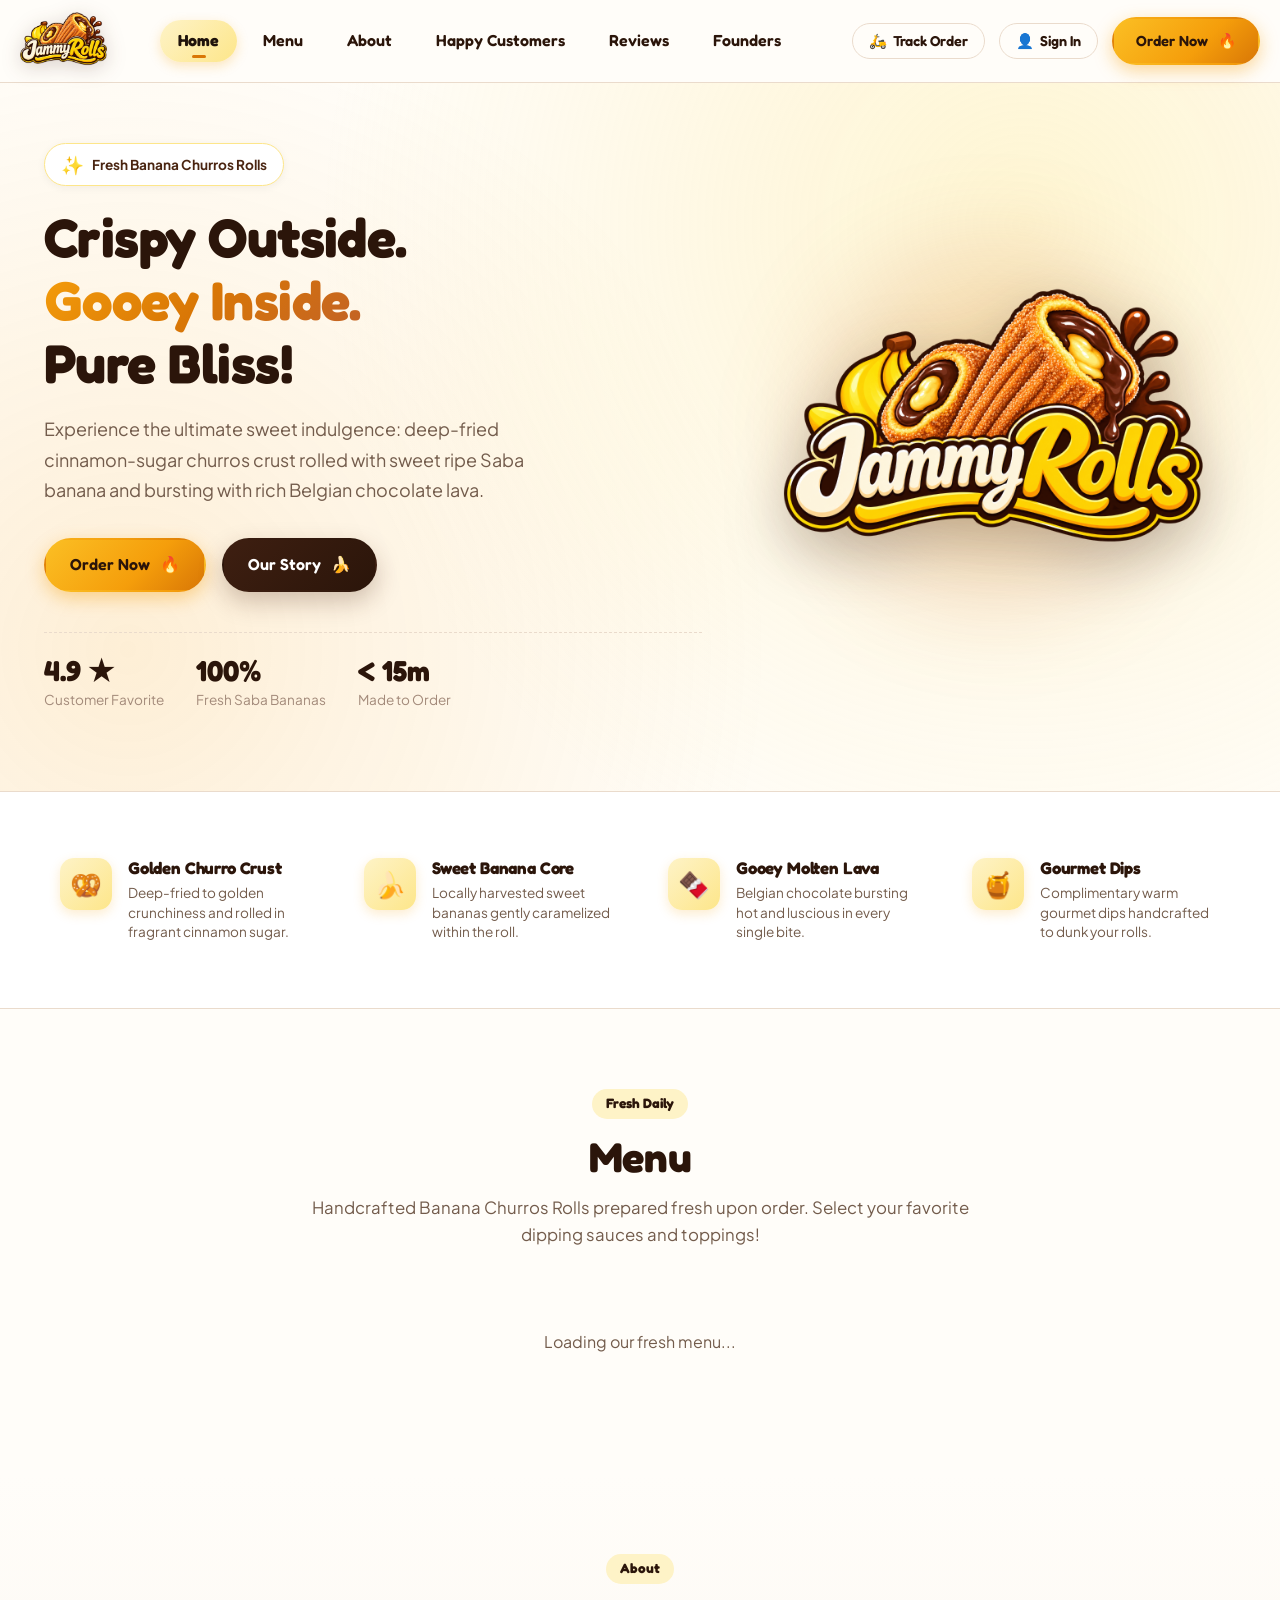
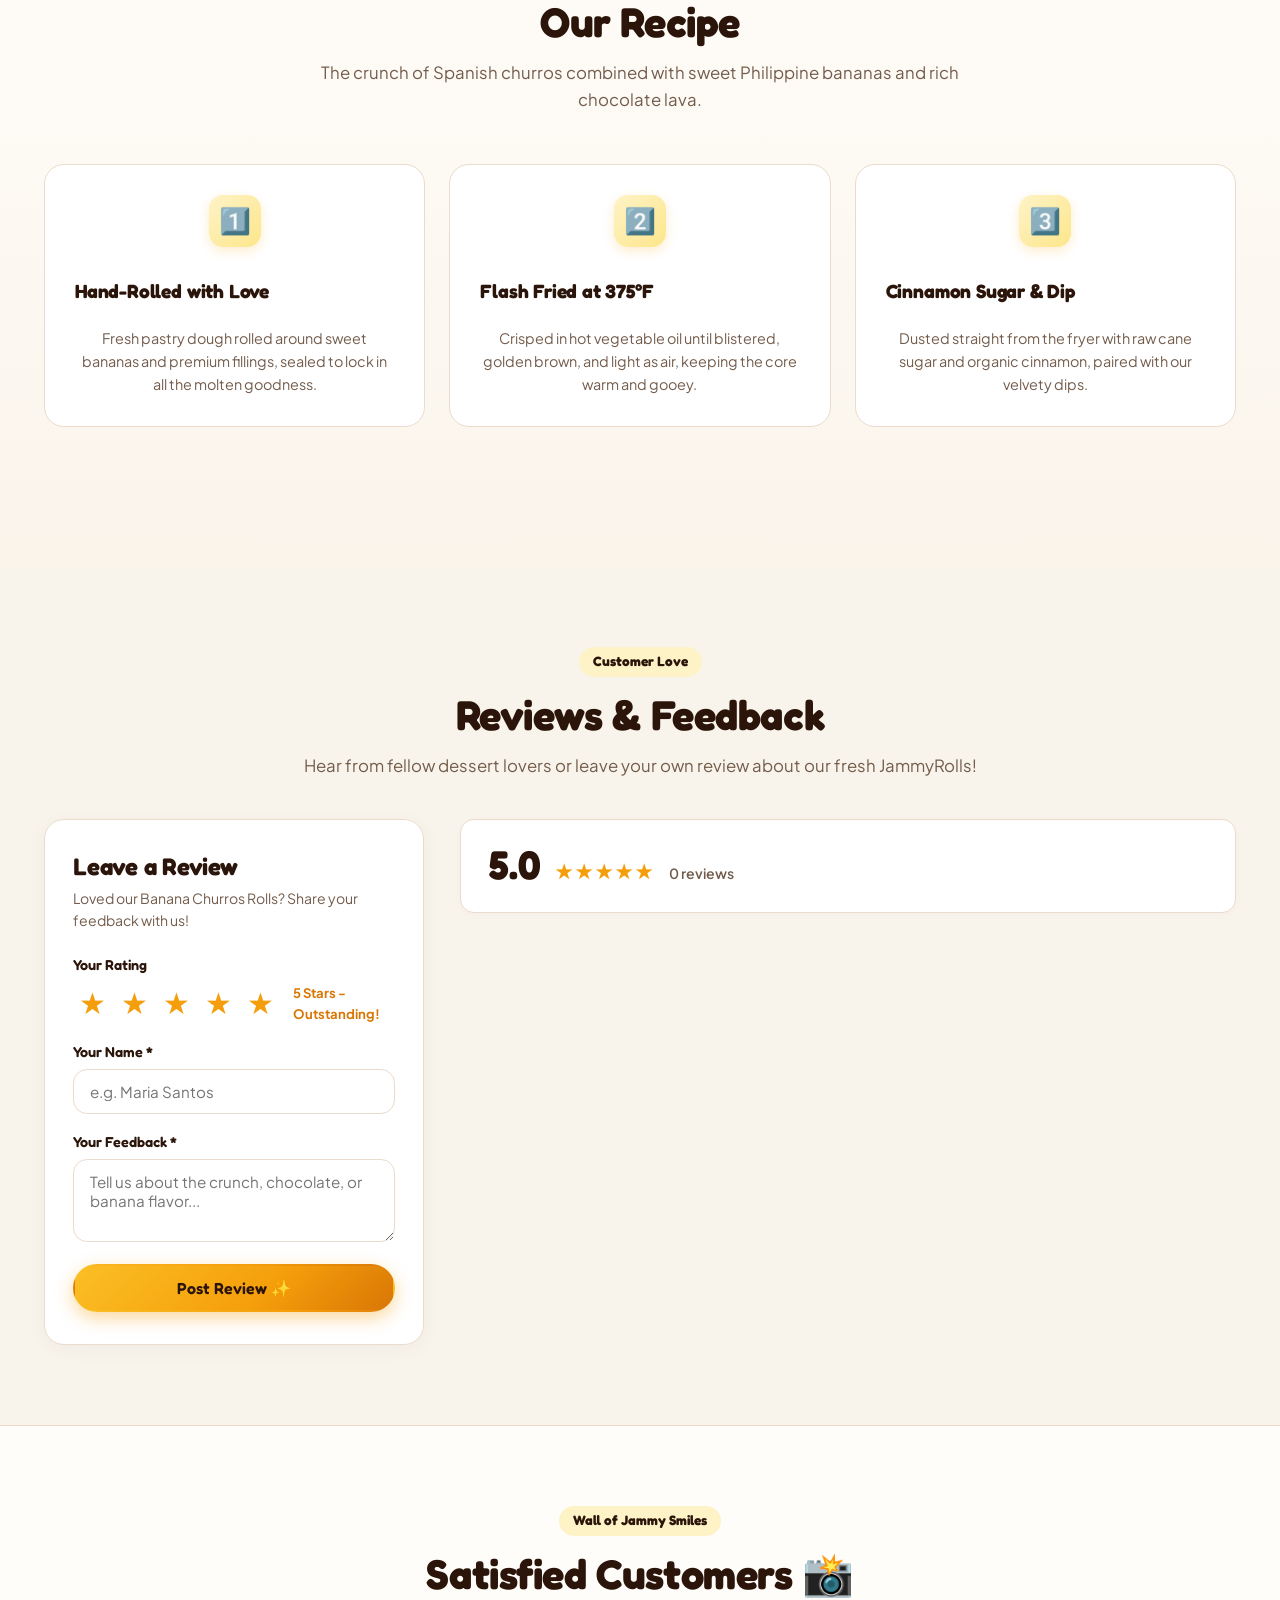
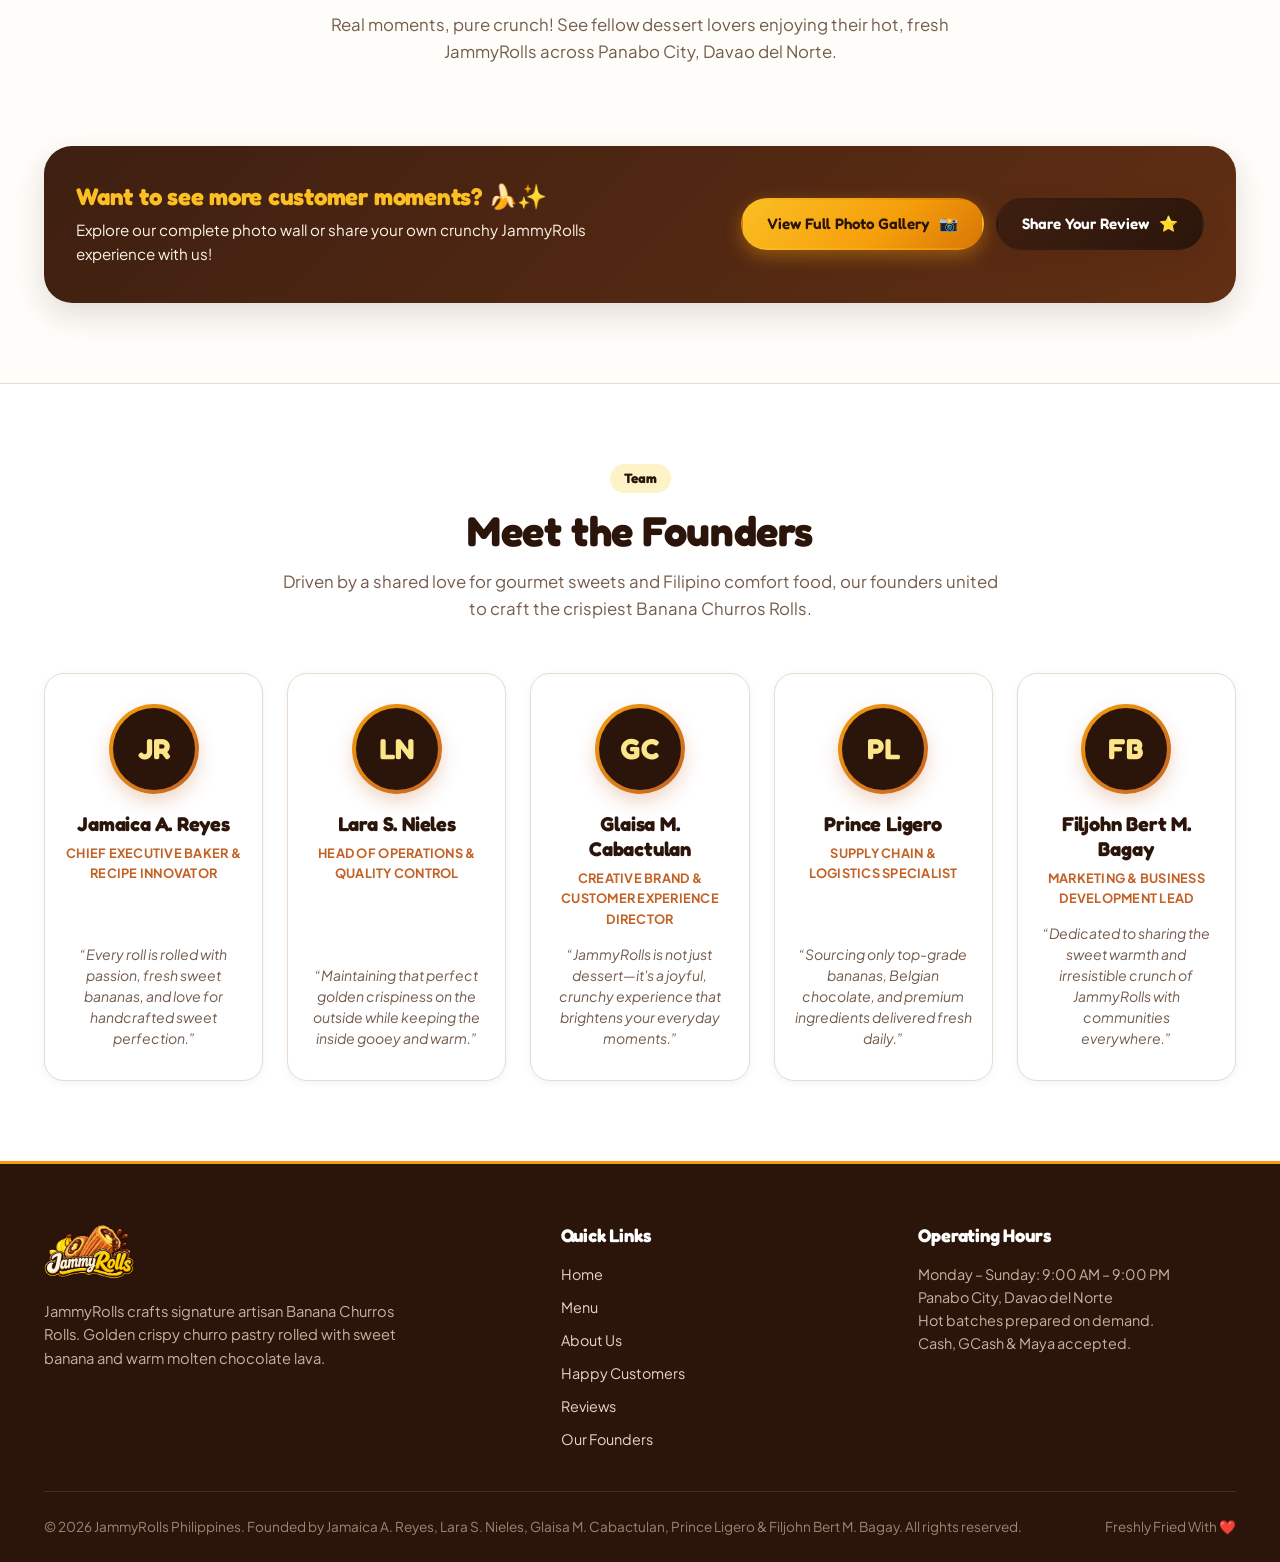
==== commit 3d877f6e: "feat: customer accounts with saved address and live real-time order tracking" ====
--- a/index.html
+++ b/index.html
@@ -41,6 +41,18 @@
       </ul>
 
       <div class="nav-actions">
+        <!-- Live Order Tracker -->
+        <button type="button" class="track-order-nav-btn" id="nav-track-btn" aria-label="Track Order">
+          <span>🛵</span>
+          <span>Track Order</span>
+        </button>
+
+        <!-- Customer Account -->
+        <button type="button" class="customer-account-nav-btn" id="nav-account-btn" aria-label="Customer Account">
+          <span>👤</span>
+          <span id="nav-account-label">Sign In</span>
+        </button>
+
         <!-- Direct Order Link -->
         <a href="#menu" class="btn btn-primary" style="padding: 10px 22px; font-size: 0.92rem;">
           <span>Order Now</span>
--- a/assets/css/style.css
+++ b/assets/css/style.css
@@ -3561,3 +3561,202 @@
     gap: 6px !important;
   }
 }
+
+/* ==========================================================================
+   Customer Account & Live Order Tracking Component Styles
+   ========================================================================== */
+
+/* Navbar Buttons */
+.customer-account-nav-btn {
+  background-color: transparent;
+  border: 1px solid var(--color-border);
+  color: var(--color-choco-dark);
+  border-radius: var(--radius-full);
+  padding: 8px 16px;
+  font-family: var(--font-brand);
+  font-weight: 600;
+  font-size: 0.9rem;
+  cursor: pointer;
+  display: inline-flex;
+  align-items: center;
+  gap: 6px;
+  transition: var(--transition-fast);
+  white-space: nowrap;
+}
+
+.customer-account-nav-btn:hover {
+  border-color: var(--color-choco-dark);
+  background-color: var(--color-surface-soft);
+}
+
+.customer-account-nav-btn.logged-in {
+  background: linear-gradient(135deg, #FEF3C7 0%, #FDE68A 100%);
+  border-color: #F59E0B;
+  color: #1F130B;
+  font-weight: 700;
+}
+
+/* Account Modal Styling */
+.account-modal-card {
+  max-width: 520px;
+  width: 100%;
+}
+
+.account-modal-header {
+  padding: 22px 24px;
+  background: var(--color-surface-soft);
+  border-bottom: 1px solid var(--color-border);
+}
+
+.account-avatar-circle {
+  width: 48px;
+  height: 48px;
+  border-radius: 50%;
+  background: linear-gradient(135deg, #F59E0B 0%, #D97706 100%);
+  color: #FFF;
+  display: flex;
+  align-items: center;
+  justify-content: center;
+  font-family: var(--font-brand);
+  font-size: 1.25rem;
+  font-weight: 700;
+  box-shadow: 0 4px 10px rgba(217, 119, 6, 0.2);
+}
+
+.account-modal-title {
+  font-family: var(--font-brand);
+  font-size: 1.35rem;
+  color: var(--color-choco-dark);
+  margin: 0;
+  line-height: 1.2;
+}
+
+.account-modal-sub {
+  font-size: 0.8rem;
+  color: var(--color-text-muted);
+  margin: 3px 0 0;
+}
+
+.account-tabs-nav {
+  display: flex;
+  background: #FFF;
+  border-bottom: 1px solid var(--color-border);
+  padding: 0 24px;
+  gap: 16px;
+}
+
+.account-tab-btn {
+  background: none;
+  border: none;
+  border-bottom: 3px solid transparent;
+  padding: 12px 6px;
+  font-family: var(--font-brand);
+  font-size: 0.95rem;
+  font-weight: 600;
+  color: var(--color-text-muted);
+  cursor: pointer;
+  transition: all 0.2s ease;
+}
+
+.account-tab-btn:hover {
+  color: var(--color-choco-dark);
+}
+
+.account-tab-btn.active {
+  color: #D97706;
+  border-bottom-color: #D97706;
+  font-weight: 700;
+}
+
+.account-modal-body {
+  padding: 20px 24px;
+  max-height: 68vh;
+  overflow-y: auto;
+}
+
+/* Account Order Card */
+.account-order-card {
+  background: #FFF;
+  border: 1px solid var(--color-border);
+  border-radius: var(--radius-md);
+  padding: 14px 16px;
+  margin-bottom: 12px;
+  transition: transform 0.2s ease, box-shadow 0.2s ease;
+}
+
+.account-order-card:hover {
+  transform: translateY(-2px);
+  box-shadow: var(--shadow-sm);
+  border-color: #D97706;
+}
+
+/* Order Form Auth Banner */
+.order-auth-banner {
+  background: linear-gradient(135deg, #FFFDF8 0%, #FEF3C7 100%);
+  border: 1px solid #FDE68A;
+  border-radius: var(--radius-md);
+  padding: 12px 16px;
+  margin-bottom: 20px;
+}
+
+/* Live Order Tracker Modal */
+.tracker-modal-card {
+  max-width: 560px;
+  width: 100%;
+}
+
+.tracker-modal-header {
+  padding: 20px 24px;
+  border-bottom: 1px solid var(--color-border);
+  background: var(--color-surface-soft);
+}
+
+.tracker-search-box {
+  padding: 16px 24px;
+  background: #FFF;
+  border-bottom: 1px solid var(--color-border);
+}
+
+.tracker-modal-body {
+  padding: 24px;
+  max-height: 70vh;
+  overflow-y: auto;
+}
+
+.tracker-quick-pill:hover {
+  border-color: #D97706 !important;
+  background: #FFFDF8 !important;
+}
+
+/* Mobile specific styling for Account & Tracker */
+@media (max-width: 768px) {
+  .customer-account-nav-btn {
+    padding: 7px 12px;
+    font-size: 0.82rem;
+  }
+
+  .account-modal-header,
+  .tracker-modal-header {
+    padding: 16px 18px;
+  }
+
+  .account-tabs-nav {
+    padding: 0 16px;
+    gap: 10px;
+  }
+
+  .account-tab-btn {
+    font-size: 0.88rem;
+    padding: 10px 4px;
+  }
+
+  .account-modal-body,
+  .tracker-modal-body {
+    padding: 16px;
+    max-height: 75vh;
+  }
+
+  .tracker-search-box {
+    padding: 12px 16px;
+  }
+}
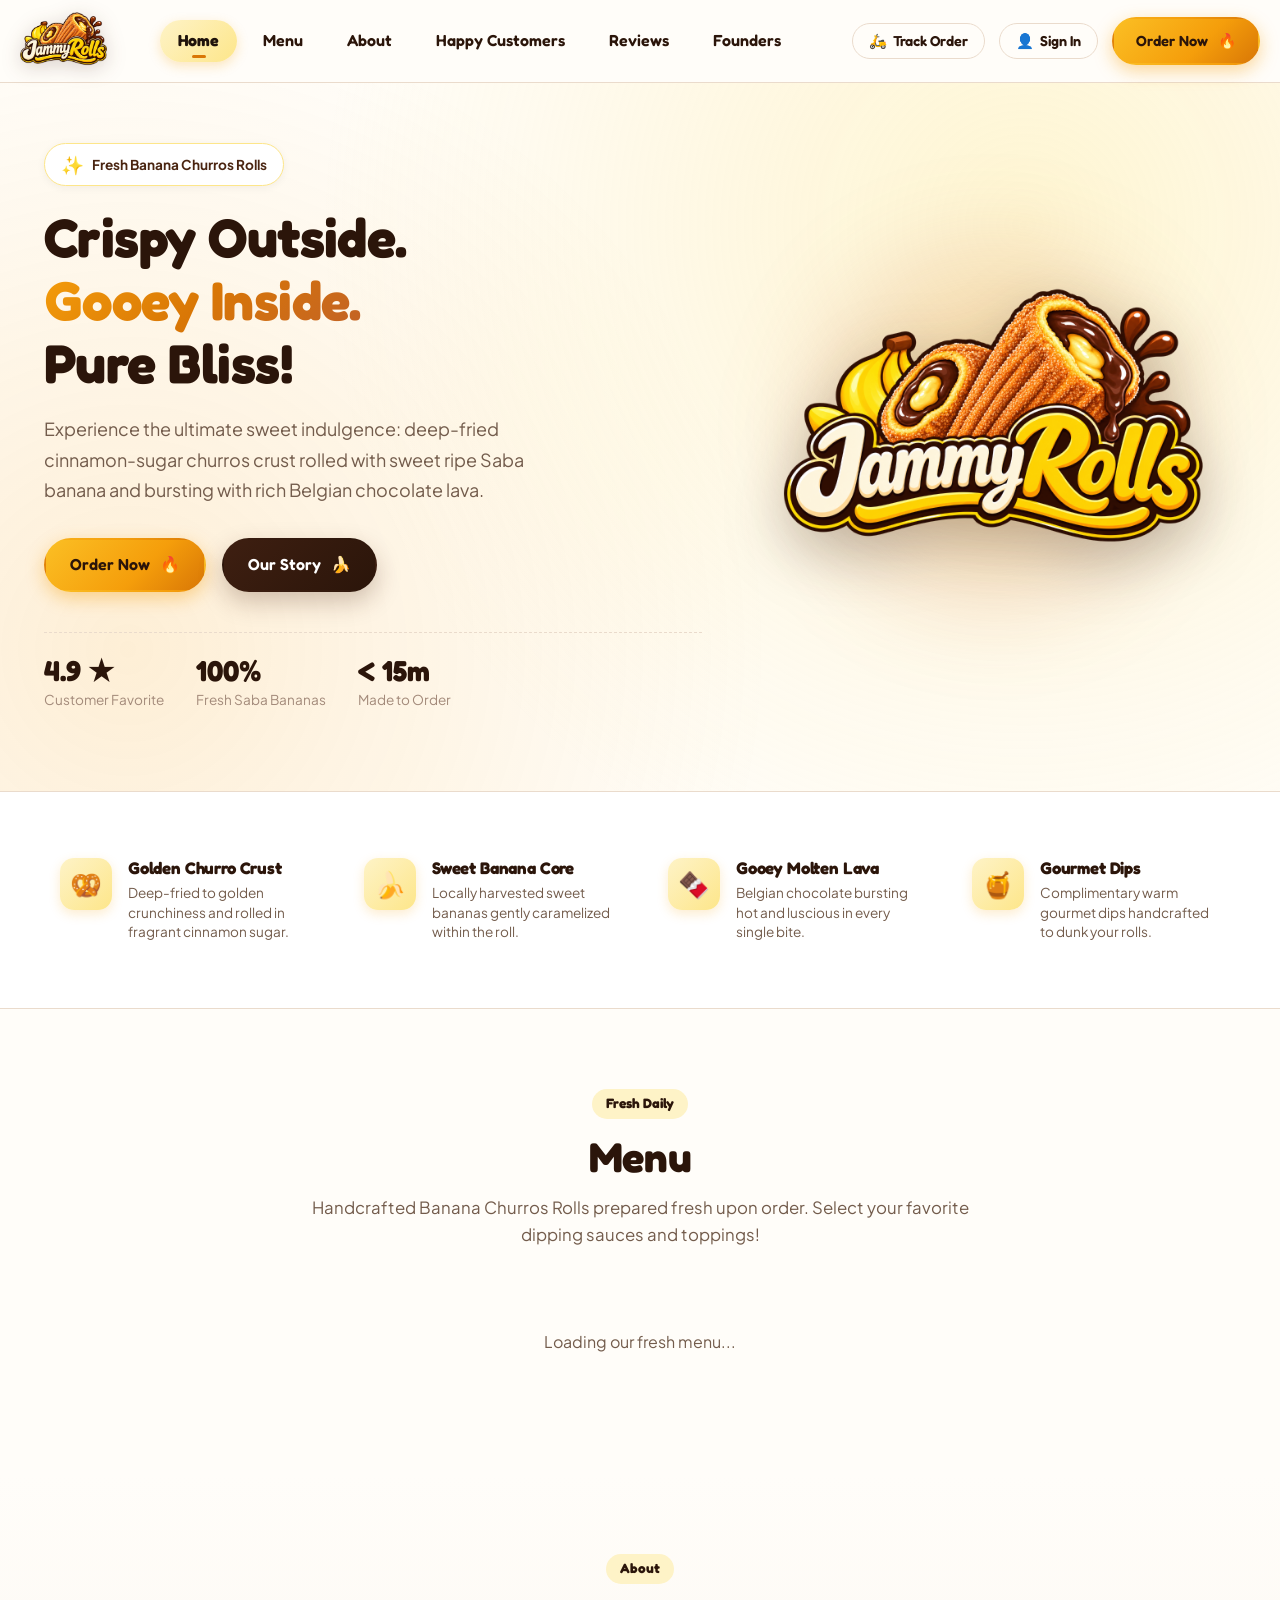
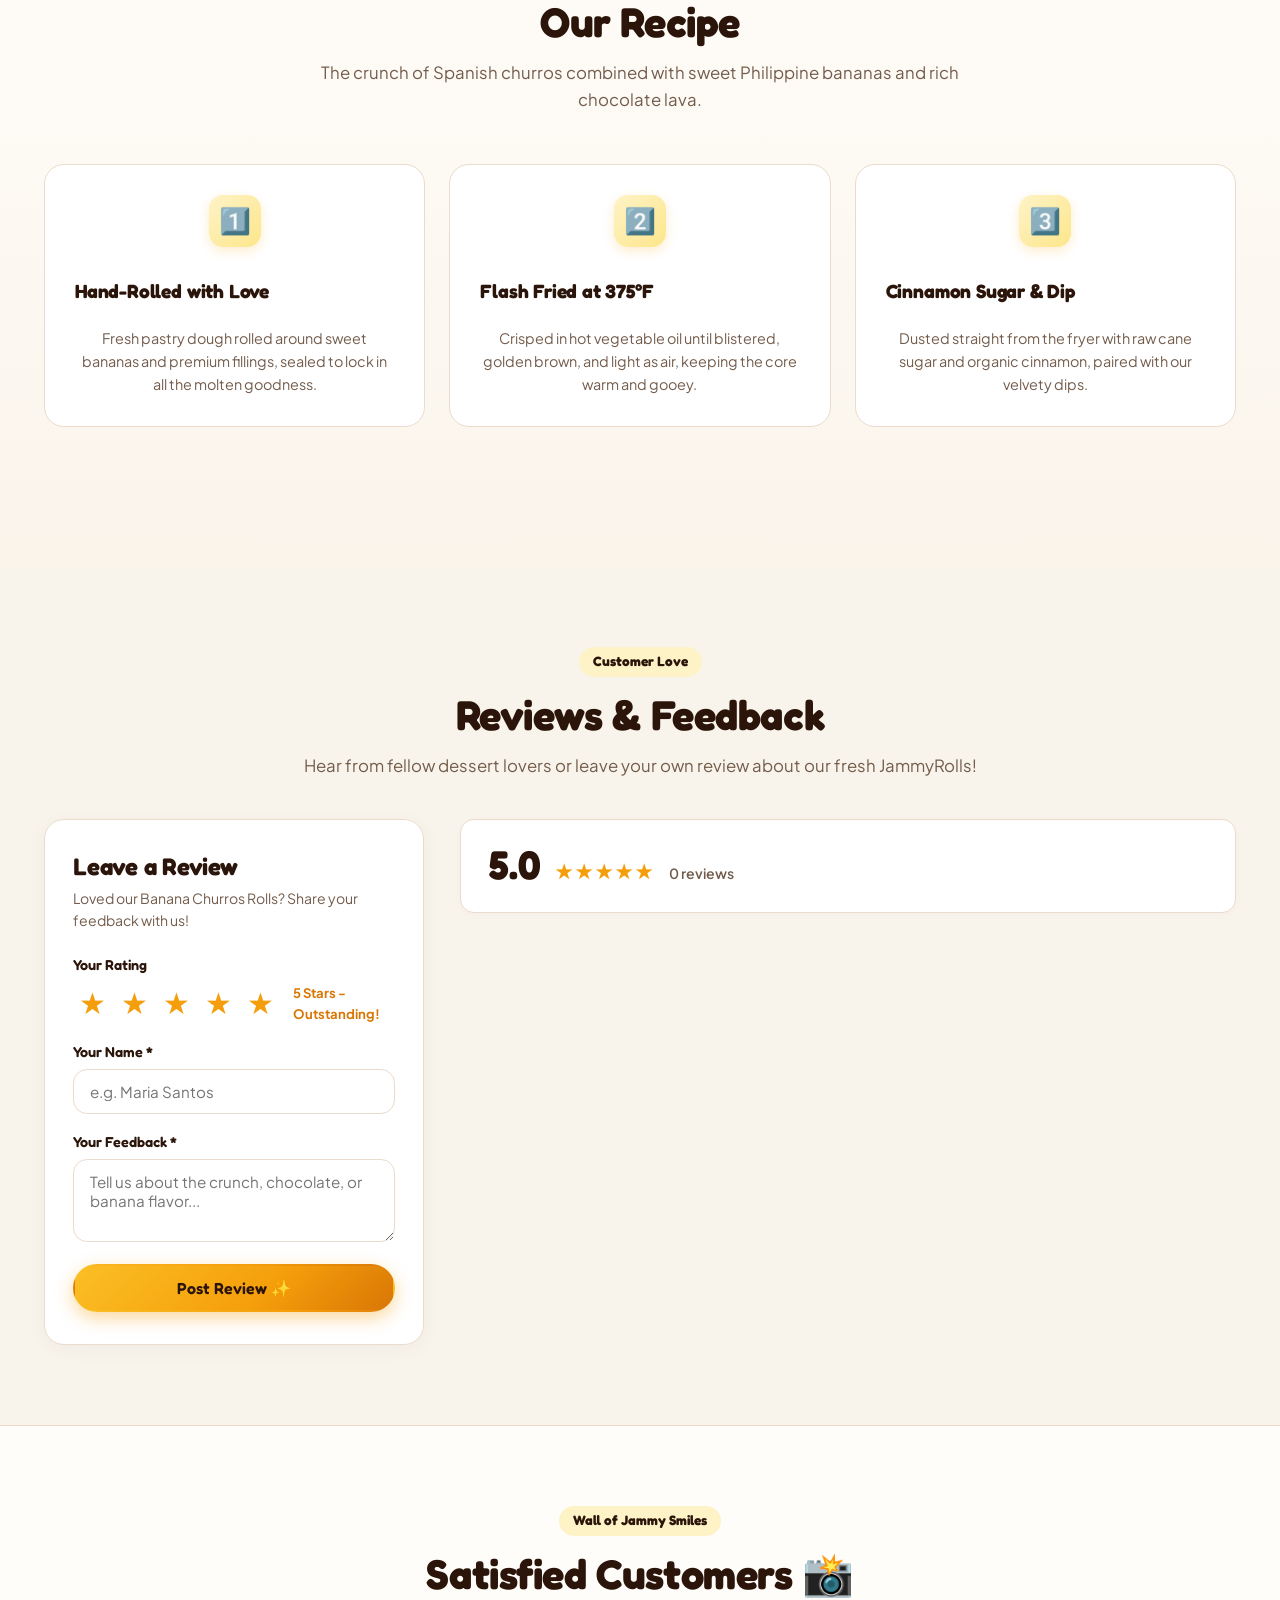
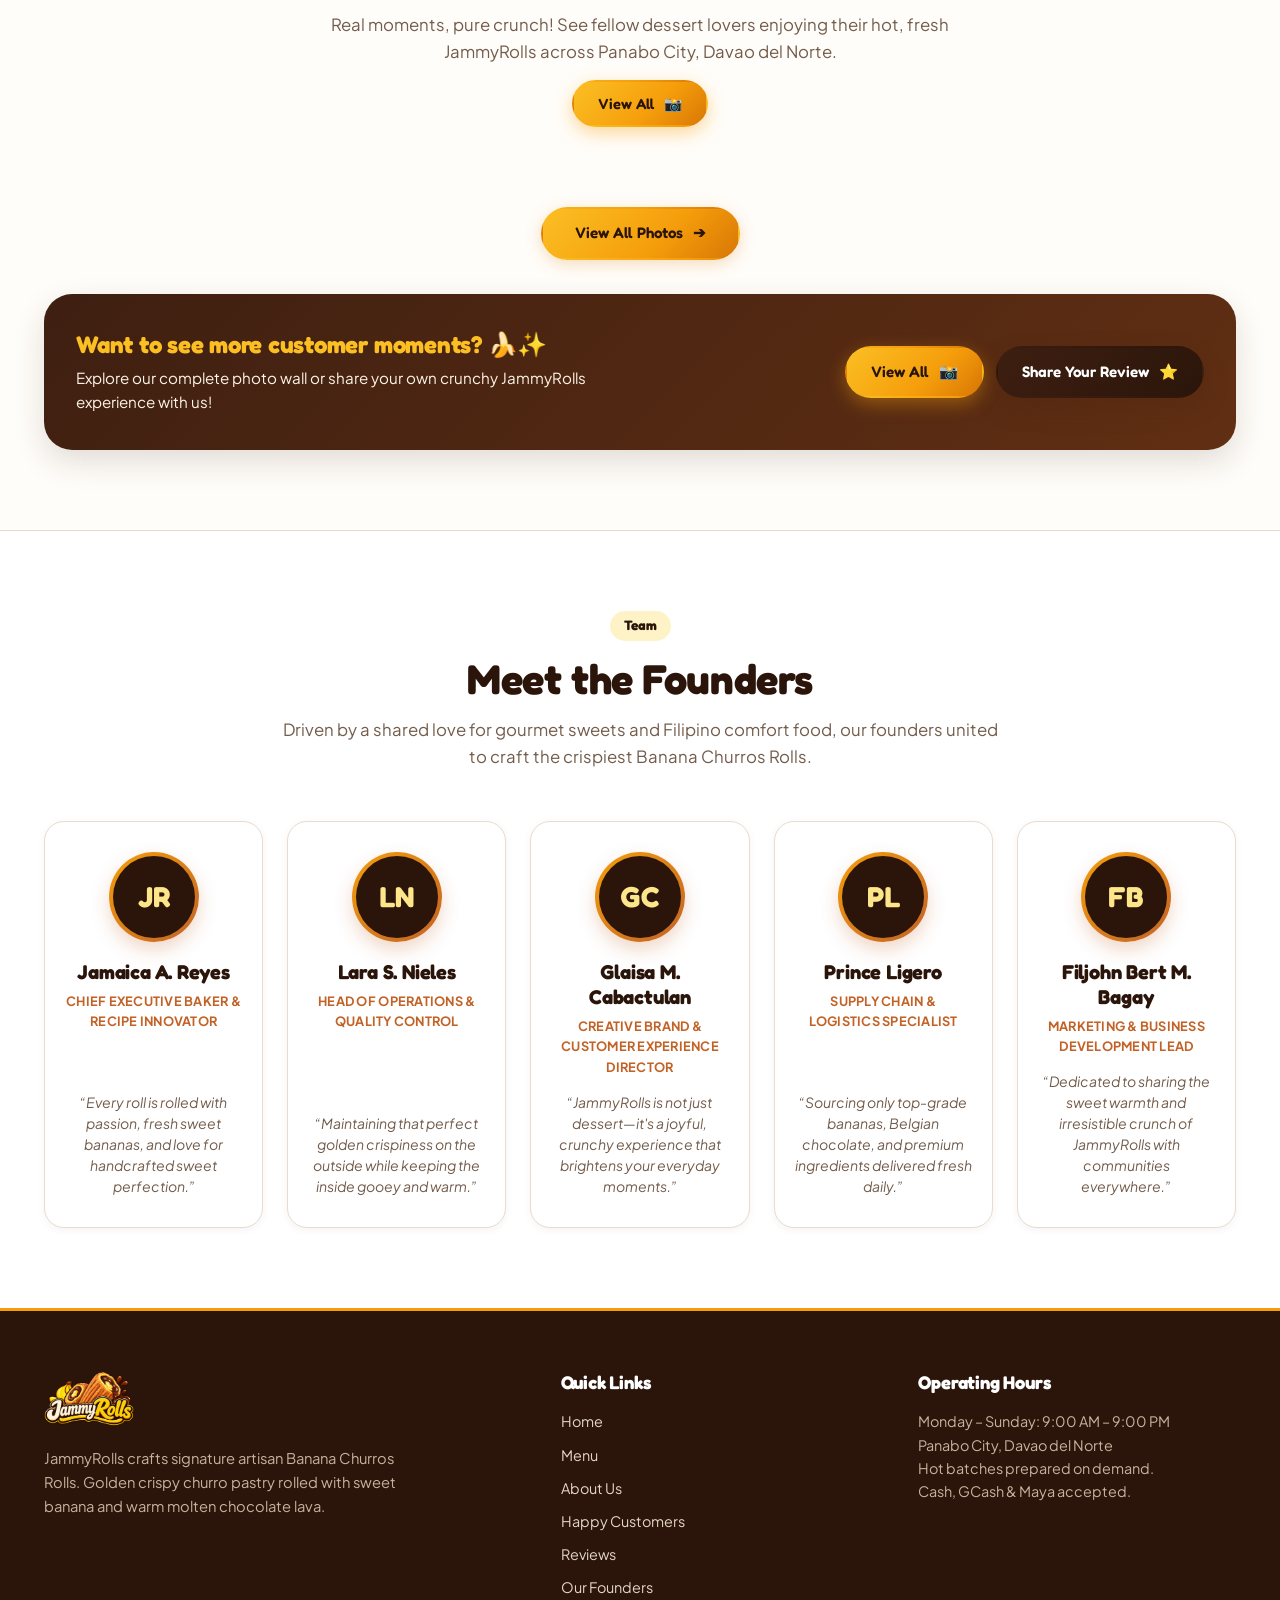
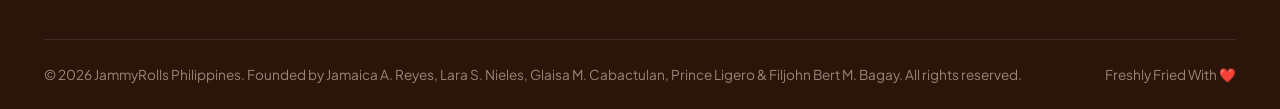
==== commit 8079fc43: "fix: customer sign in and track order button listeners, satisfy customers photos showcase with View " ====
--- a/index.html
+++ b/index.html
@@ -285,13 +285,25 @@
         <p class="section-subtitle">
           Real moments, pure crunch! See fellow dessert lovers enjoying their hot, fresh JammyRolls across Panabo City, Davao del Norte.
         </p>
-      </div>
-
-
+        <div style="margin-top: 14px;">
+          <a href="customers.html" class="btn btn-primary" style="padding: 10px 24px; font-size: 0.92rem; border-radius: 9999px;">
+            <span>View All</span>
+            <span>📸</span>
+          </a>
+        </div>
+      </div>
 
       <!-- Photos Grid Container (Populated via JS) -->
       <div class="customer-photos-grid" id="homepage-customers-grid">
         <!-- Rendered dynamically from live customer photos -->
+      </div>
+
+      <!-- View All Button below grid -->
+      <div style="text-align: center; margin: 26px 0 34px;">
+        <a href="customers.html" class="btn btn-primary" style="padding: 12px 32px; font-size: 0.95rem; border-radius: 9999px; box-shadow: 0 4px 16px rgba(217, 119, 6, 0.25);">
+          <span>View All Photos</span>
+          <span>➔</span>
+        </a>
       </div>
 
       <!-- Banner linking to full page & inviting customers -->
@@ -302,7 +314,7 @@
         </div>
         <div style="display: flex; gap: 12px; flex-wrap: wrap;">
           <a href="customers.html" class="btn btn-primary" style="padding: 12px 24px; font-size: 0.95rem;">
-            <span>View Full Photo Gallery</span>
+            <span>View All</span>
             <span>📸</span>
           </a>
           <a href="#reviews" class="btn btn-choco" style="padding: 12px 24px; font-size: 0.95rem;">
--- a/assets/css/style.css
+++ b/assets/css/style.css
@@ -1410,6 +1410,24 @@
   margin-bottom: 24px;
 }
 
+/* Live pulse dot — shown in real-time tracker panels */
+.live-pulse-dot {
+  display: inline-block;
+  width: 9px;
+  height: 9px;
+  border-radius: 50%;
+  background: #DC2626;
+  box-shadow: 0 0 0 0 rgba(220, 38, 38, 0.5);
+  animation: live-pulse-ring 1.4s ease infinite;
+  flex-shrink: 0;
+}
+
+@keyframes live-pulse-ring {
+  0%   { box-shadow: 0 0 0 0 rgba(220, 38, 38, 0.6); }
+  70%  { box-shadow: 0 0 0 8px rgba(220, 38, 38, 0); }
+  100% { box-shadow: 0 0 0 0 rgba(220, 38, 38, 0); }
+}
+
 .tracker-badge {
   display: inline-flex;
   align-items: center;
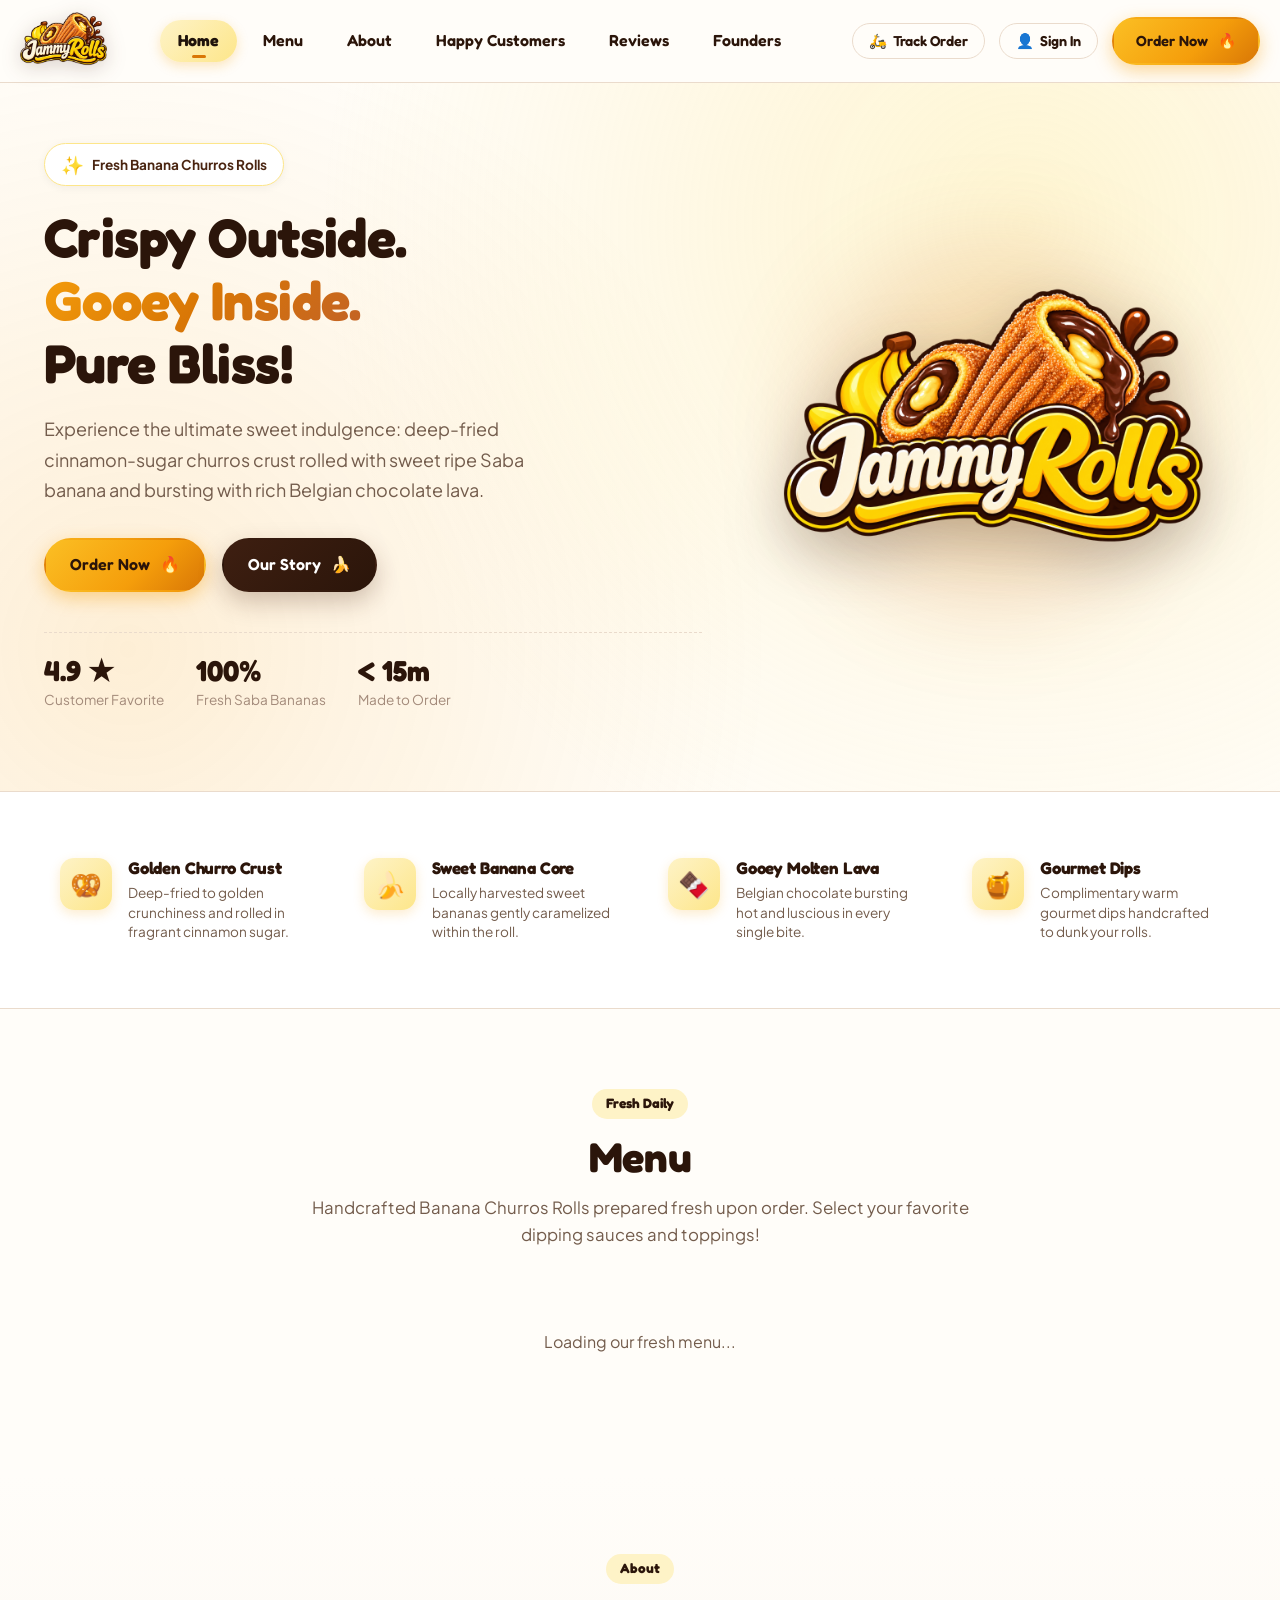
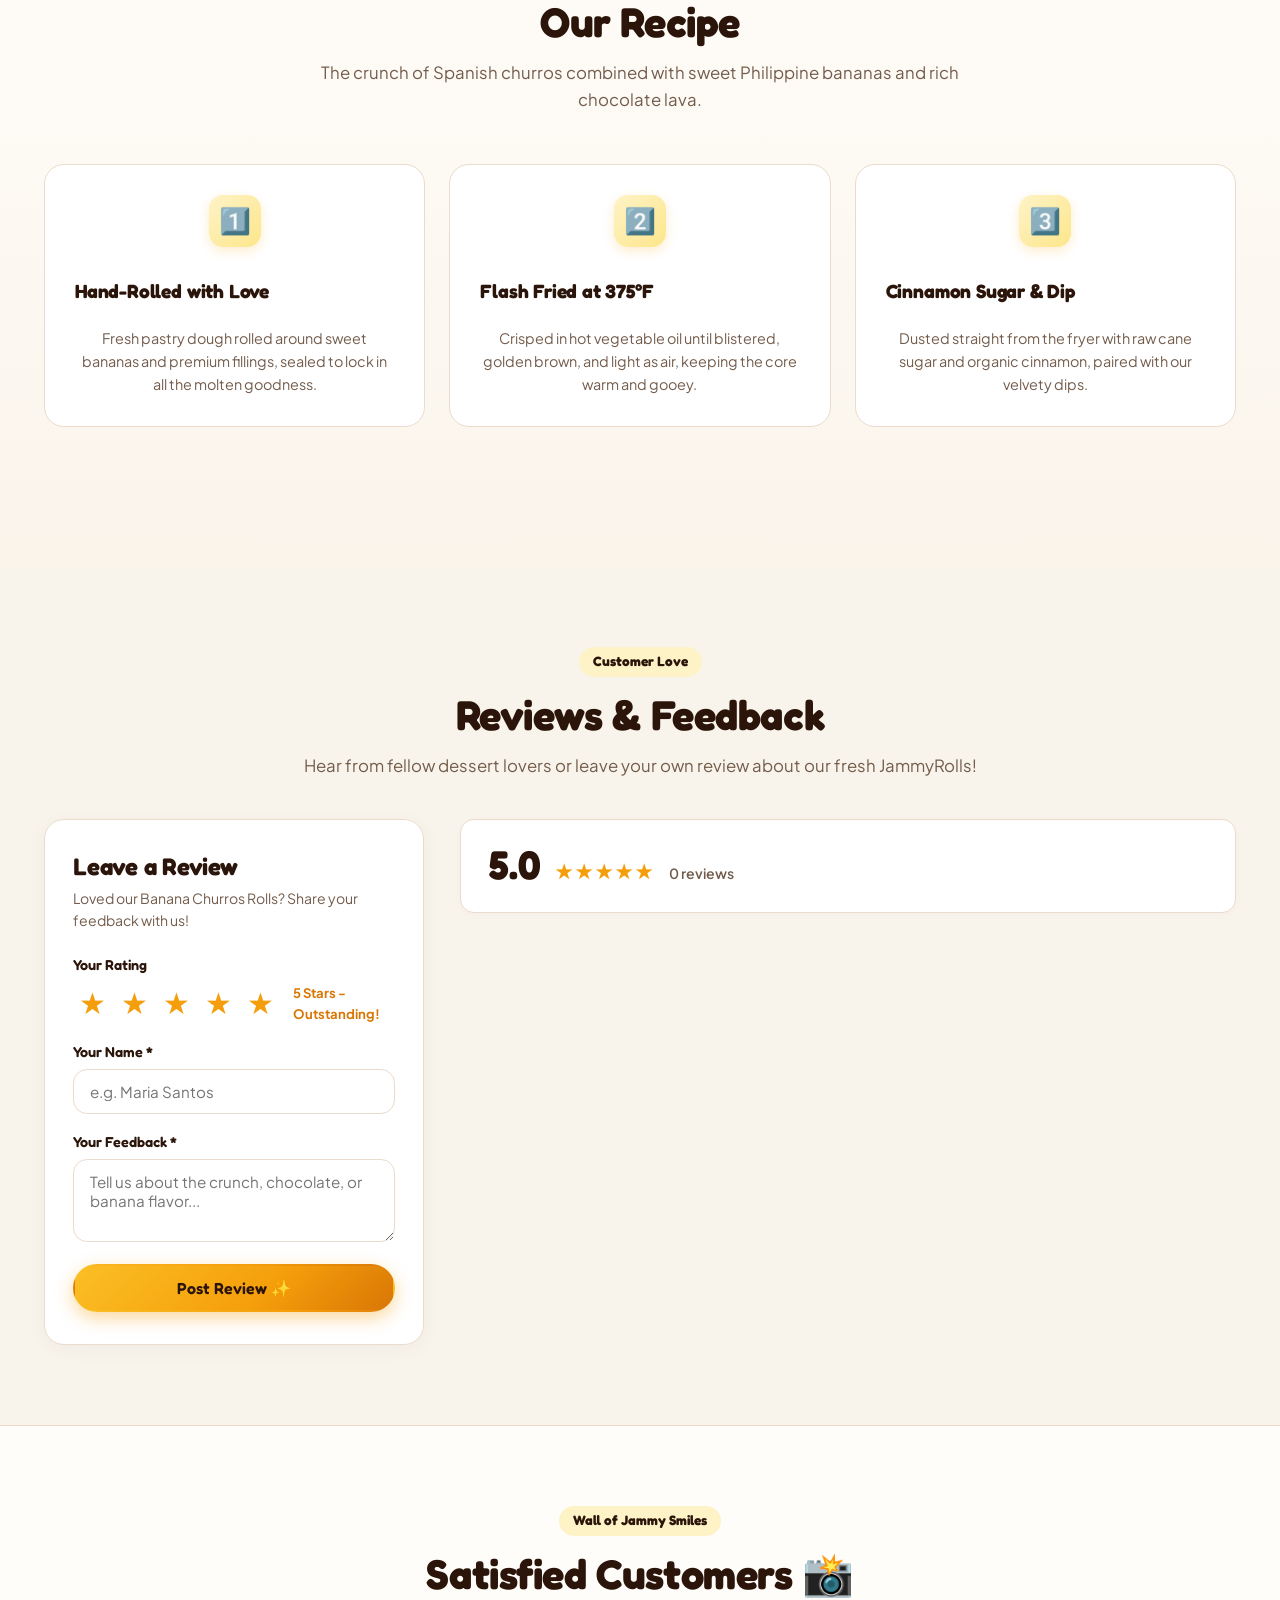
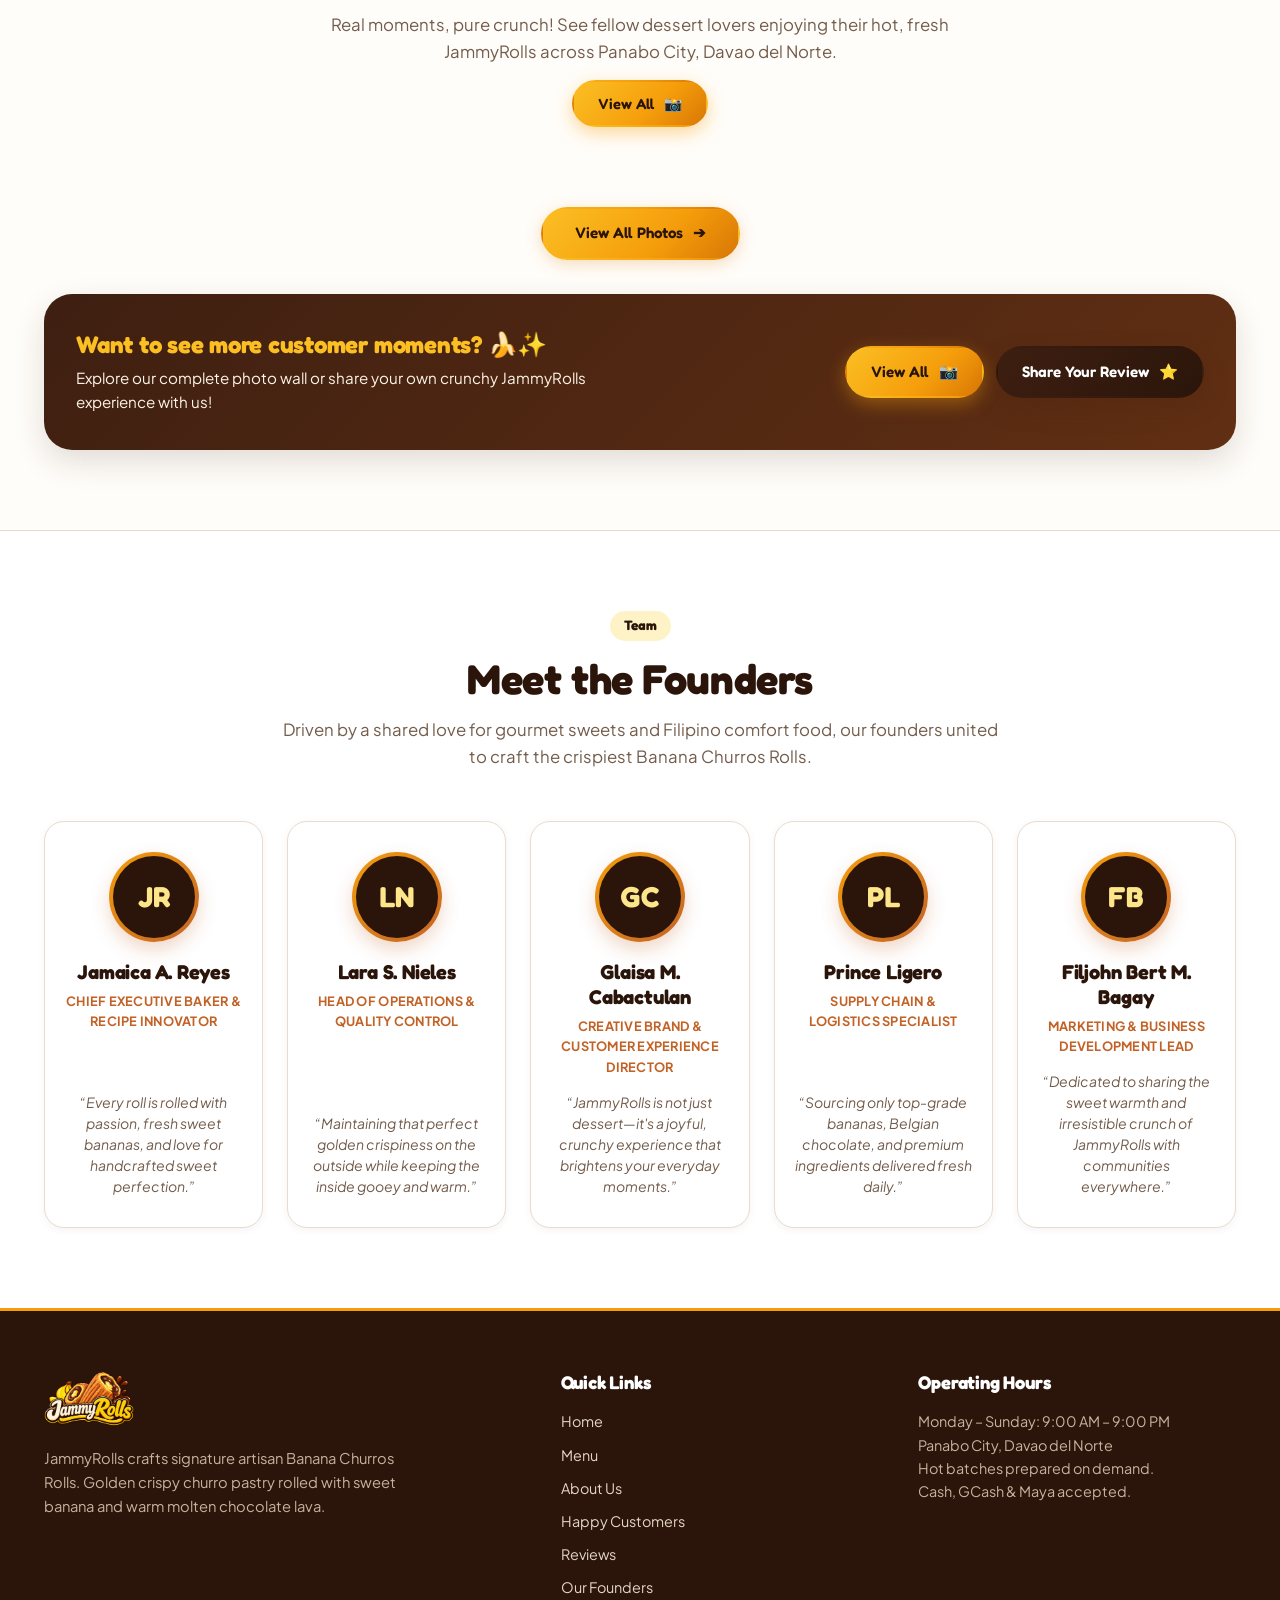
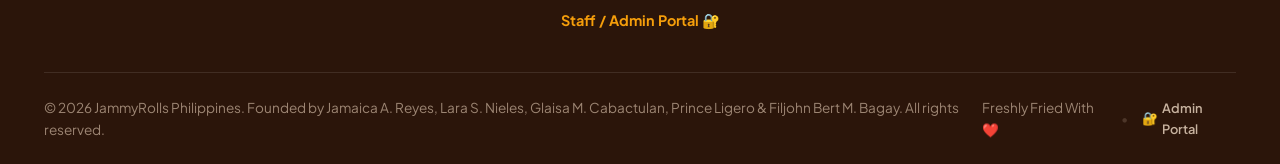
==== commit 68fb9964: "fix: restore direct navigation to admin page, add admin.html redirect, CSS specificity override and " ====
--- a/index.html
+++ b/index.html
@@ -404,6 +404,7 @@
             <li><a href="#customers" class="footer-link">Happy Customers</a></li>
             <li><a href="#reviews" class="footer-link">Reviews</a></li>
             <li><a href="#founders" class="footer-link">Our Founders</a></li>
+            <li><a href="admin/index.html" class="footer-link" style="color: #F59E0B; font-weight: 700;">Staff / Admin Portal 🔐</a></li>
           </ul>
         </div>
 
@@ -422,8 +423,12 @@
         <div>
           © 2026 JammyRolls Philippines. Founded by Jamaica A. Reyes, Lara S. Nieles, Glaisa M. Cabactulan, Prince Ligero & Filjohn Bert M. Bagay. All rights reserved.
         </div>
-        <div style="display: flex; gap: 16px;">
+        <div style="display: flex; gap: 14px; align-items: center;">
           <span>Freshly Fried With ❤️</span>
+          <span style="opacity: 0.3;">•</span>
+          <a href="admin/index.html" style="color: #C7B29F; font-size: 0.8rem; text-decoration: none; font-weight: 600; display: inline-flex; align-items: center; gap: 4px;">
+            <span>🔐</span> <span>Admin Portal</span>
+          </a>
         </div>
       </div>
     </div>
--- a/assets/css/style.css
+++ b/assets/css/style.css
@@ -3029,6 +3029,26 @@
   }
 }
 
+/* ── Multi-Size Item Cards (new) ── */
+.order-size-item-card {
+  border: 2px solid var(--color-border);
+  border-radius: var(--radius-lg);
+  padding: 14px 16px;
+  background: #FFF;
+  transition: all 0.2s ease;
+  position: relative;
+}
+
+.order-size-item-card:hover {
+  border-color: #D97706;
+}
+
+.order-size-item-card.active {
+  border-color: #D97706;
+  background: #FFFDF8;
+  box-shadow: 0 4px 16px rgba(217, 119, 6, 0.15);
+}
+
 .order-size-card {
   border: 2px solid var(--color-border);
   border-radius: var(--radius-lg);
